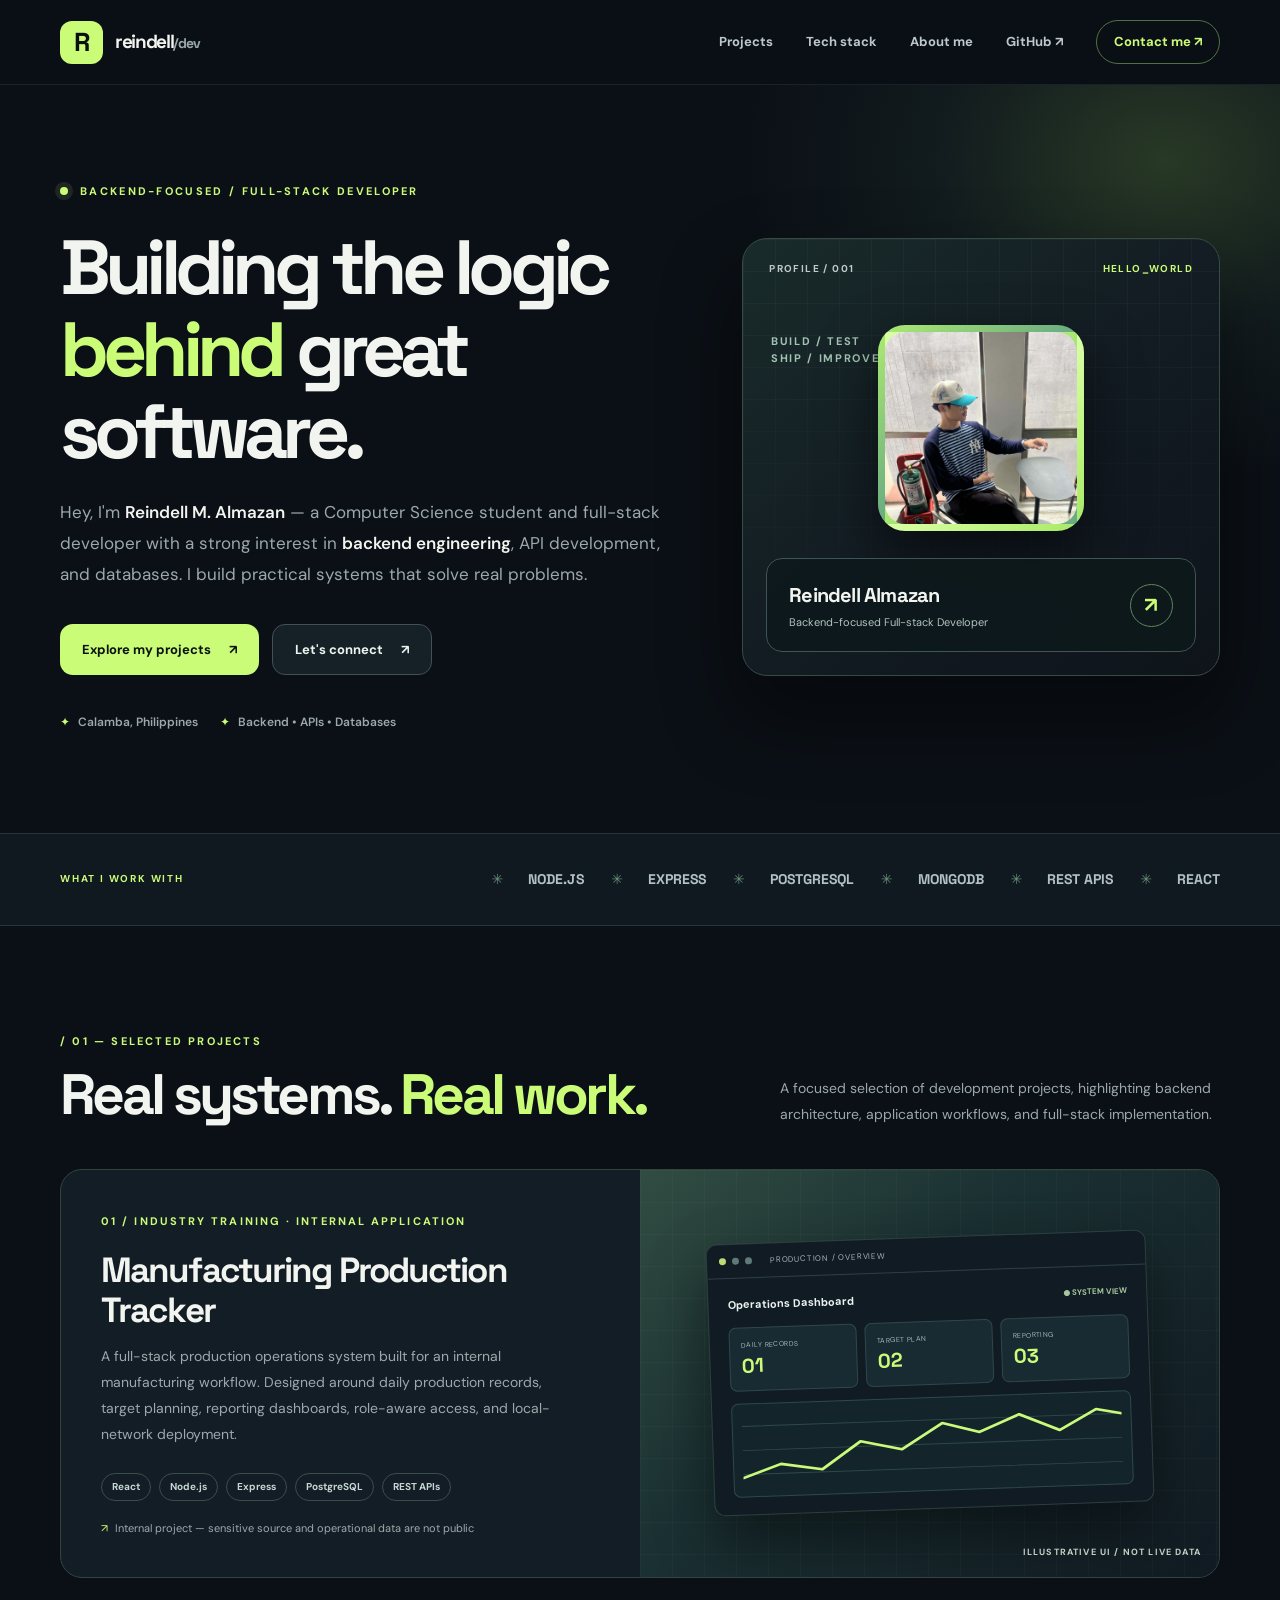
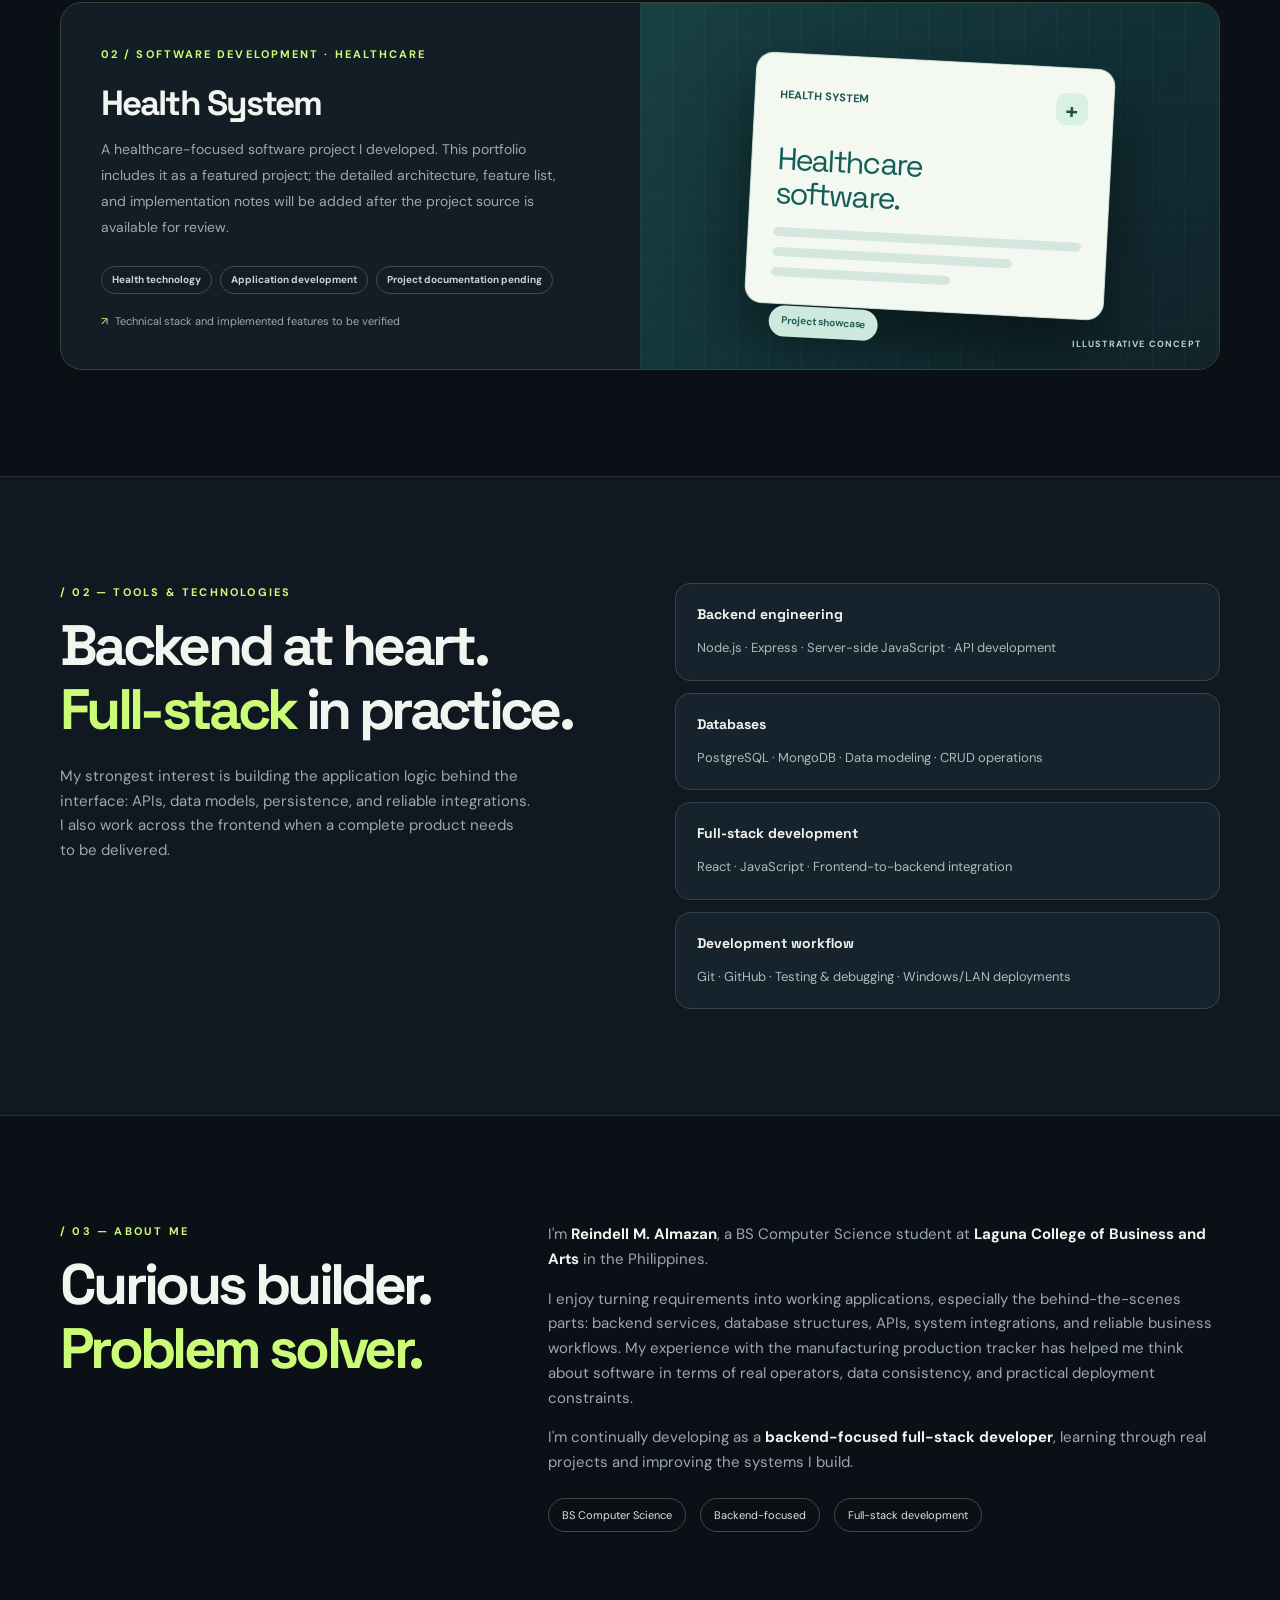
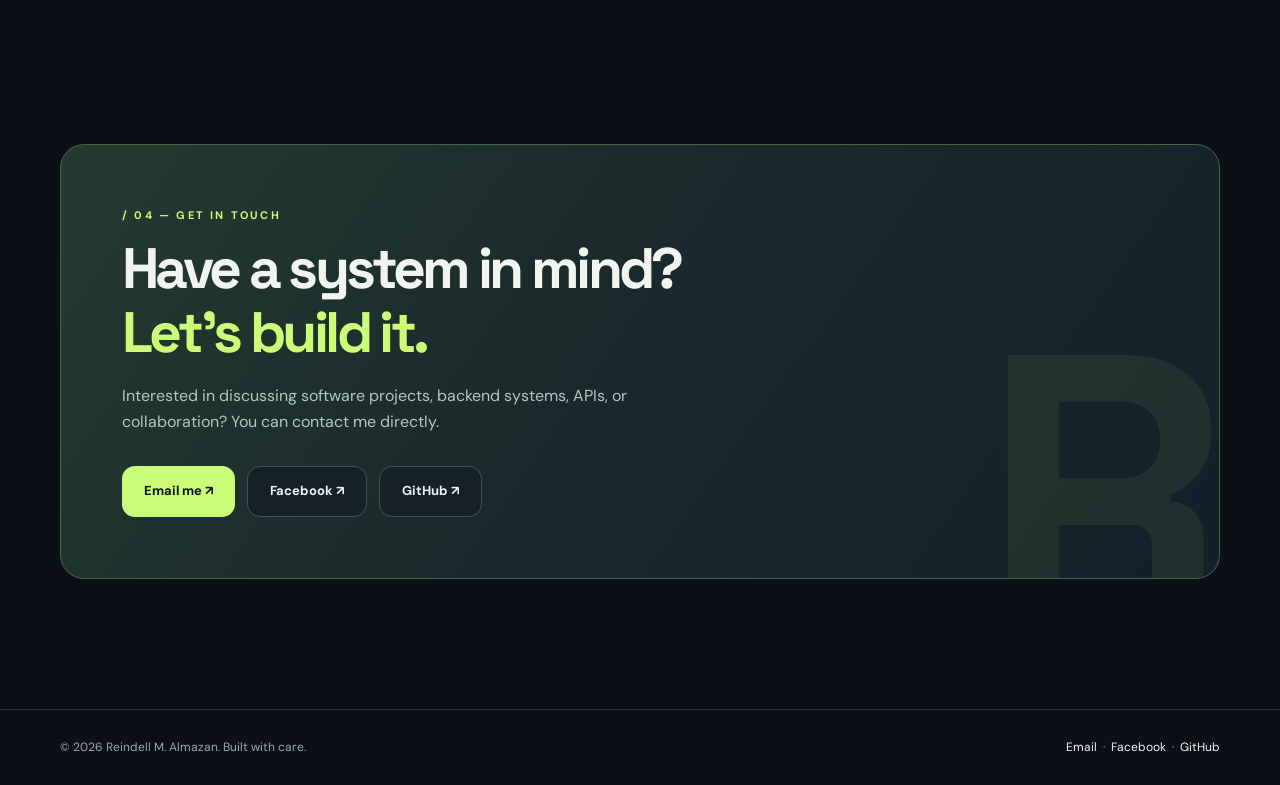
==== index.html @ d836b6d1 "Add files via upload" ====
<!DOCTYPE html>
<html lang="en">
<head>
  <meta charset="utf-8">
  <meta name="viewport" content="width=device-width, initial-scale=1">
  <meta name="theme-color" content="#0b1016">
  <meta name="description" content="Reindell M. Almazan — backend-focused full-stack developer. Explore a manufacturing production tracking system and a health system project.">
  <meta property="og:type" content="website">
  <meta property="og:title" content="Reindell Almazan — Backend-Focused Full-Stack Developer">
  <meta property="og:description" content="Backend engineering. APIs. Databases. Practical full-stack systems.">
  <meta property="og:url" content="https://reindell.github.io/">
  <meta name="color-scheme" content="dark">
  <link rel="canonical" href="https://reindell.github.io/">
  <link rel="preconnect" href="https://fonts.googleapis.com">
  <link rel="preconnect" href="https://fonts.gstatic.com" crossorigin>
  <link href="https://fonts.googleapis.com/css2?family=DM+Sans:wght@400;500;600;700&family=Space+Grotesk:wght@400;500;600;700&display=swap" rel="stylesheet">
  <title>Reindell Almazan — Backend-Focused Full-Stack Developer</title>
  <style>
    :root{--bg:#0b1016;--bg2:#0e161c;--surface:#131d25;--surface2:#18242d;--stroke:#27343c;--ink:#f2f4ef;--muted:#9ba9ac;--lime:#cbfc78;--lime2:#a8e64d;--cyan:#89d8d4;--radius:22px;--font:'DM Sans',system-ui,-apple-system,'Segoe UI',sans-serif;--display:'Space Grotesk',system-ui,sans-serif}
    *,*:before,*:after{box-sizing:border-box}
    html{scroll-behavior:smooth;scroll-padding-top:96px}
    body{margin:0;background:var(--bg);font-family:var(--font);color:var(--ink);line-height:1.65;overflow-x:hidden}
    a{color:inherit}button{font:inherit}img{max-width:100%;display:block}
    ::selection{background:var(--lime);color:var(--bg)}
    :focus-visible{outline:3px solid var(--lime);outline-offset:4px}
    .container{width:min(1160px,calc(100% - 48px));margin:0 auto}
    .skip{position:absolute;top:-70px;left:18px;background:var(--lime);color:var(--bg);padding:12px 16px;z-index:50}.skip:focus{top:14px}
    .site-header{position:sticky;top:0;z-index:30;border-bottom:1px solid rgba(141,170,173,.12);background:rgba(11,16,22,.84);backdrop-filter:blur(18px)}
    .nav{min-height:84px;display:flex;align-items:center;justify-content:space-between;gap:22px}
    .brand{display:inline-flex;align-items:center;gap:12px;text-decoration:none;white-space:nowrap}
    .brand-icon{display:grid;place-items:center;background:var(--lime);color:#08110f;border-radius:12px;width:43px;height:43px;font-family:var(--display);font-size:26px;font-weight:700;line-height:1}
    .brand-text{font-family:var(--display);font-weight:700;font-size:19px;letter-spacing:-.07em}.brand-text span{color:var(--muted);font-size:14px;letter-spacing:-.06em}
    .nav-links{display:flex;align-items:center;gap:33px}.nav-links>a{text-decoration:none;font-size:13px;font-weight:700;color:#bdc9c9;transition:color .2s}.nav-links>a:hover{color:var(--lime)}
    .nav-links .nav-contact{color:var(--lime);border:1px solid #527044;padding:10px 17px;border-radius:100px}
    .menu-toggle{display:none;width:44px;height:44px;color:var(--ink);background:var(--surface);border:1px solid var(--stroke);border-radius:12px;cursor:pointer}
    .menu-toggle svg{width:21px;height:21px;margin:auto}
    .hero{position:relative;padding:97px 0 100px;isolation:isolate;overflow:hidden}
    .hero:before{content:"";position:absolute;z-index:-1;width:850px;height:650px;right:-310px;top:-250px;background:radial-gradient(ellipse,#9ddc6333 0%,#78c49c0f 39%,transparent 70%);pointer-events:none}
    .hero-inner{display:grid;grid-template-columns:minmax(0,1.12fr) minmax(350px,.88fr);gap:74px;align-items:center}
    .eyebrow{font-size:11px;font-weight:700;letter-spacing:.21em;display:flex;align-items:center;gap:12px;color:var(--lime);text-transform:uppercase}
    .signal{width:8px;height:8px;background:var(--lime);border-radius:50%;box-shadow:0 0 0 5px rgba(203,252,120,.1)}
    .hero h1{font-family:var(--display);font-size:clamp(44px,6vw,80px);line-height:1.07;letter-spacing:-.075em;margin:26px 0 24px;font-weight:700}
    .hero h1 span{color:var(--lime)}
    .hero-desc{max-width:600px;font-size:17px;line-height:1.83;color:var(--muted);margin:0}
    .hero-desc strong{color:var(--ink);font-weight:600}
    .hero-actions{display:flex;flex-wrap:wrap;gap:13px;margin-top:34px}
    .btn{display:inline-flex;gap:18px;align-items:center;justify-content:center;min-height:51px;padding:12px 22px;border-radius:13px;text-decoration:none;font-size:13px;font-weight:700;transition:transform .2s,background .2s}
    .btn:hover{transform:translateY(-3px)}.btn-primary{background:var(--lime);color:#0b1311}.btn-primary:hover{background:#d9ff9f}.btn-secondary{border:1px solid #425058;background:#162127;color:#edf4ef}
    .hero-meta{display:flex;flex-wrap:wrap;gap:22px;margin-top:38px;font-size:12px;color:var(--muted);font-weight:600}.hero-meta span:before{content:"✦";color:var(--lime);margin-right:8px}
    .hero-panel{position:relative;min-height:438px;border:1px solid #354b44;border-radius:25px;background:linear-gradient(140deg,#192b2a 0%,#121a22 58%,#0e141a 100%);overflow:hidden;box-shadow:0 38px 80px #0007}
    .hero-panel:before{position:absolute;inset:0;content:"";background-image:linear-gradient(#d5e8dd0a 1px,transparent 1px),linear-gradient(90deg,#d5e8dd0a 1px,transparent 1px);background-size:32px 32px;mask-image:linear-gradient(to bottom,black,transparent);pointer-events:none}
    .panel-top{position:absolute;top:22px;left:26px;right:26px;display:flex;justify-content:space-between;font-size:10px;font-weight:700;letter-spacing:.14em;color:#becbca}
    .panel-top span:nth-child(2){color:var(--lime)}
    .panel-corner{position:absolute;top:94px;left:28px;font-size:11px;color:#a2c3b4;line-height:1.5;letter-spacing:.15em;font-weight:700}
    .profile-photo{position:absolute;top:86px;left:50%;transform:translateX(-50%);width:206px;height:206px;border-radius:27px;overflow:hidden;background:linear-gradient(135deg,#d8ff9f 0%,#a8ec60 44%,#569f76 100%);border:7px solid #e7fae51d;box-shadow:0 24px 55px #0008;display:grid;place-items:center}
    .photo-fallback{font-family:var(--display);font-size:111px;font-weight:700;color:#10261b}
    .profile-photo img{position:absolute;inset:0;width:100%;height:100%;object-fit:cover;opacity:0;transition:opacity .3s}.profile-photo img.loaded{opacity:1}
    .profile-info{position:absolute;bottom:23px;left:23px;right:23px;border:1px solid #3e5551;background:rgba(14,25,28,.90);border-radius:16px;padding:20px 22px;display:flex;align-items:center;justify-content:space-between;gap:16px;backdrop-filter:blur(14px)}
    .profile-info strong{display:block;font-family:var(--display);font-size:20px;letter-spacing:-.04em}.profile-info small{display:block;color:#b0c4be;margin-top:1px;font-size:11px}.profile-info .badge-icon{font-weight:700;border:1px solid #608560;border-radius:50%;display:grid;place-items:center;width:43px;height:43px;color:var(--lime);font-size:21px}
    .expertise-strip{border-block:1px solid var(--stroke);background:#101920}
    .expertise-strip-inner{display:flex;align-items:center;gap:32px;justify-content:space-between;min-height:91px}
    .strip-label{font-size:10px;color:var(--lime);font-weight:700;letter-spacing:.18em;white-space:nowrap}.strip-tags{display:flex;gap:27px;flex-wrap:wrap;justify-content:center}.strip-tags span{font-family:var(--display);font-weight:700;font-size:14px;color:#b2c2c4;white-space:nowrap}.strip-tags span:before{content:"✳";color:#678f76;margin-right:25px}
    section.section{padding:106px 0}
    .section-header{display:flex;gap:40px;justify-content:space-between;align-items:end;margin-bottom:42px}
    .section-label{color:var(--lime);font-size:11px;font-weight:700;letter-spacing:.2em;text-transform:uppercase}
    .section h2{font-family:var(--display);font-weight:700;font-size:clamp(36px,4.5vw,57px);letter-spacing:-.064em;line-height:1.12;margin:13px 0 0}
    .section h2 em{font-style:normal;color:var(--lime)}
    .section-header p{max-width:440px;color:var(--muted);font-size:14px;line-height:1.8;margin:0}
    .work-list{display:grid;gap:24px}
    .project{display:grid;grid-template-columns:1fr 1fr;background:var(--surface);border:1px solid #33443d;border-radius:var(--radius);overflow:hidden;min-height:365px;transition:transform .22s,border-color .22s}
    .project:hover{transform:translateY(-4px);border-color:#86ad60}
    .project-copy{padding:42px 40px 39px;display:flex;flex-direction:column;align-items:start}
    .project-index{color:var(--lime);font-size:11px;letter-spacing:.19em;font-weight:700}.project h3{font-family:var(--display);font-size:clamp(27px,3vw,35px);letter-spacing:-.054em;line-height:1.15;margin:20px 0 14px}.project p{font-size:14px;color:var(--muted);line-height:1.85;margin:0;max-width:470px}
    .chips{display:flex;flex-wrap:wrap;gap:8px;margin-top:auto;padding-top:25px}.chip{border:1px solid #3a4d4d;border-radius:100px;padding:5px 10px;font-size:10px;font-weight:700;color:#c6d7d3}
    .project-note{margin-top:18px;font-size:11px;color:#9aacac}.project-note:before{content:"↗";color:var(--lime);margin-right:7px}
    .project-visual{position:relative;min-height:365px;overflow:hidden;display:grid;place-items:center}
    .production-visual{background:linear-gradient(135deg,#314d42,#1b3133 38%,#111a22)}
    .production-visual:before,.health-visual:before{position:absolute;content:"";inset:0;background-image:linear-gradient(#eaffeb10 1px,transparent 1px),linear-gradient(90deg,#eaffeb10 1px,transparent 1px);background-size:32px 32px;opacity:.45}
    .mock-window{width:min(87%,440px);min-height:252px;z-index:1;background:#101b24;border:1px solid #66847455;border-radius:11px;box-shadow:0 26px 60px #0007;overflow:hidden;transform:rotate(-2deg)}
    .mock-bar{height:34px;border-bottom:1px solid #2c4144;display:flex;gap:6px;align-items:center;padding:0 12px}.mock-bar i{width:7px;height:7px;border-radius:50%;background:#5f7a76}.mock-bar i:first-child{background:#bddc76}.mock-bar small{margin-left:12px;font-size:8px;letter-spacing:.1em;color:#a2b5b3}
    .mock-body{padding:17px 19px}.mock-title{display:flex;justify-content:space-between;gap:8px;align-items:center;color:#ecf2ee;font-size:11px;font-weight:700}.mock-title span{font-size:8px;color:#a6c89c}
    .mock-stats{display:grid;grid-template-columns:repeat(3,1fr);gap:8px;margin-top:14px}.mock-stat{border:1px solid #30474a;background:#182b33;border-radius:7px;padding:11px}.mock-stat small{display:block;color:#9cb5b6;font-size:7px;letter-spacing:.06em}.mock-stat strong{font-family:var(--display);font-size:20px;color:var(--lime);display:block;line-height:1.4}
    .mock-chart{border:1px solid #2d4947;border-radius:7px;margin-top:12px;height:94px;padding:9px;background:#13252b}.mock-chart svg{width:100%;height:100%}
    .visual-caption{position:absolute;bottom:17px;right:18px;font-size:9px;letter-spacing:.13em;color:#c2d2c7;z-index:2;font-weight:700}
    .health-visual{background:linear-gradient(130deg,#183f42 5%,#113036 60%,#122329)}
    .health-window{position:relative;z-index:1;width:min(82%,360px);height:252px;border:1px solid #719b9570;border-radius:18px;background:#f3f8f1;transform:rotate(3deg);box-shadow:0 30px 70px #0008;padding:25px;display:flex;flex-direction:column;gap:18px}
    .health-top{display:flex;align-items:center;justify-content:space-between;color:#1e5451;font-size:11px;font-weight:700}.health-plus{width:32px;height:32px;border-radius:10px;background:#d9f0e4;display:grid;place-items:center;font-size:22px}
    .health-cross{font-family:var(--display);color:#135f58;font-size:31px;letter-spacing:-.06em;line-height:1.1;margin-top:13px}.health-lines i{display:block;background:#d5e5df;height:9px;border-radius:20px;width:100%;margin-bottom:11px}.health-lines i:nth-child(2){width:78%}.health-lines i:nth-child(3){width:58%}
    .health-pill{margin-top:auto;display:inline-block;width:max-content;border-radius:100px;background:#cde8dc;color:#225f58;font-size:10px;font-weight:700;padding:7px 12px}
    .stack-section{background:#101921;border-block:1px solid var(--stroke)}
    .stack-grid{display:grid;grid-template-columns:1fr 1fr;gap:70px}.stack-text p{margin:22px 0 0;color:var(--muted);font-size:15px;max-width:470px}
    .skill-groups{display:grid;gap:12px}.skill-group{border:1px solid #33454a;border-radius:15px;padding:19px 21px;background:#17232c}.skill-group strong{display:block;font-family:var(--display);font-size:14px;margin-bottom:8px}.skill-group span{color:#a8bdbb;font-size:13px}
    .about-grid{display:grid;grid-template-columns:.75fr 1.25fr;gap:85px}.about-text{color:var(--muted);font-size:15px}.about-text p:first-child{margin-top:0}.about-text strong{color:var(--ink)}
    .about-facts{display:flex;flex-wrap:wrap;gap:14px;margin-top:23px}.fact{border:1px solid #3a4b4b;border-radius:100px;color:#d7e5df;font-size:11px;padding:7px 13px}
    .contact-section{padding-bottom:130px!important}.contact-block{position:relative;background:linear-gradient(125deg,#253b31 0%,#1a292b 46%,#141f29 100%);border:1px solid #496349;border-radius:24px;padding:61px;overflow:hidden}.contact-block:after{content:"R";position:absolute;right:30px;bottom:-110px;font:700 390px/1 var(--display);letter-spacing:-.1em;color:#b0e76a12;pointer-events:none}
    .contact-block h2{margin:13px 0 18px;max-width:700px}.contact-block p{color:#b3c8c1;margin:0 0 30px;max-width:600px}.contact-actions{display:flex;flex-wrap:wrap;gap:12px;position:relative;z-index:2}
    .footer{padding:28px 0;border-top:1px solid var(--stroke)}.footer-inner{display:flex;gap:20px;justify-content:space-between;align-items:center;flex-wrap:wrap}.footer p{color:var(--muted);font-size:12px;margin:0}.footer a{color:var(--ink);text-decoration:none}.footer a:hover{color:var(--lime)}
    @media(max-width:900px){.hero-inner{gap:35px;grid-template-columns:1fr 0.87fr}.hero h1{font-size:clamp(40px,6vw,60px)}.hero-panel{min-height:395px}.stack-grid{gap:35px}.about-grid{gap:30px}.project-copy{padding:32px}.expertise-strip-inner{flex-direction:column;align-items:start;gap:10px;padding:22px 0}.strip-tags{justify-content:start;gap:15px}.strip-tags span:before{margin-right:12px}}
    @media(max-width:700px){.container{width:min(100% - 34px,1160px)}.nav{min-height:70px}.menu-toggle{display:grid;place-items:center}.nav-links{display:none;position:absolute;top:69px;left:0;right:0;background:#101a22;padding:21px 24px 24px;border-bottom:1px solid var(--stroke);flex-direction:column;align-items:stretch;gap:17px;box-shadow:0 15px 35px #0006}.nav-links.open{display:flex}.nav-links>a{font-size:15px}.nav-links .nav-contact{width:max-content}.hero{padding:64px 0 65px}.hero-inner{grid-template-columns:1fr;gap:43px}.hero-panel{min-height:395px;width:min(100%,470px);margin:0 auto}.hero h1{font-size:clamp(42px,11vw,62px)}.hero-desc{font-size:15px}.hero-meta{gap:14px}.expertise-strip-inner{min-height:auto}.strip-tags span{font-size:12px}.strip-tags span:before{margin-right:7px}.section-header{display:block}.section-header p{margin-top:17px}.section.section{padding:72px 0}.project{grid-template-columns:1fr}.project-visual{min-height:300px;order:-1}.project-copy{padding:28px}.stack-grid,.about-grid{grid-template-columns:1fr;gap:29px}.contact-block{padding:37px 25px}.contact-section{padding-bottom:70px!important}.contact-block:after{font-size:260px;bottom:-60px}.footer-inner{align-items:flex-start;flex-direction:column;gap:9px}}
    @media(max-width:400px){.brand-text{font-size:17px}.hero-actions .btn{width:100%}.profile-photo{width:190px;height:190px}.hero-panel{min-height:375px}.mock-window{width:90%}.mock-stat{padding:8px}.mock-stat strong{font-size:17px}.contact-actions .btn{width:100%}}
    @media(prefers-reduced-motion:reduce){html{scroll-behavior:auto}*,*:before,*:after{transition:none!important;animation:none!important}}
  </style>
</head>
<body>
  <a class="skip" href="#main">Skip to content</a>
  <header class="site-header" id="top">
    <div class="container nav">
      <a class="brand" href="#top" aria-label="Reindell portfolio home"><span class="brand-icon" aria-hidden="true">R</span><span class="brand-text">reindell<span>/dev</span></span></a>
      <button class="menu-toggle" type="button" aria-expanded="false" aria-controls="nav-links" aria-label="Open navigation menu"><svg viewBox="0 0 24 24" fill="none" stroke="currentColor" stroke-width="2" stroke-linecap="round" aria-hidden="true"><path d="M4 7h16M4 12h16M4 17h16"/></svg></button>
      <nav class="nav-links" id="nav-links" aria-label="Main navigation"><a href="#projects">Projects</a><a href="#tech">Tech stack</a><a href="#about">About me</a><a href="https://github.com/reindell" target="_blank" rel="noopener noreferrer">GitHub ↗</a><a class="nav-contact" href="#contact">Contact me ↗</a></nav>
    </div>
  </header>
  <main id="main">
    <section class="hero" aria-labelledby="hero-heading"><div class="container hero-inner">
      <div>
        <div class="eyebrow"><span class="signal" aria-hidden="true"></span>Backend-focused / Full-stack developer</div>
        <h1 id="hero-heading">Building the logic <span>behind</span> great software.</h1>
        <p class="hero-desc">Hey, I'm <strong>Reindell M. Almazan</strong> — a Computer Science student and full-stack developer with a strong interest in <strong>backend engineering</strong>, API development, and databases. I build practical systems that solve real problems.</p>
        <div class="hero-actions"><a class="btn btn-primary" href="#projects">Explore my projects <span aria-hidden="true">↗</span></a><a class="btn btn-secondary" href="mailto:reindellalmazan29@gmail.com">Let's connect <span aria-hidden="true">↗</span></a></div>
        <div class="hero-meta"><span>Calamba, Philippines</span><span>Backend • APIs • Databases</span></div>
      </div>
      <div class="hero-panel" aria-label="Personal profile visual">
        <div class="panel-top"><span>PROFILE / 001</span><span>HELLO_WORLD</span></div><div class="panel-corner">BUILD / TEST<br>SHIP / IMPROVE</div>
        <div class="profile-photo"><span class="photo-fallback" aria-hidden="true">R</span><img id="profile-photo" src="profile-photo.jpg" alt="Portrait of Reindell M. Almazan" width="206" height="206"></div>
        <div class="profile-info"><div><strong>Reindell Almazan</strong><small>Backend-focused Full-stack Developer</small></div><span class="badge-icon" aria-hidden="true">↗</span></div>
      </div>
    </div></section>
    <div class="expertise-strip"><div class="container expertise-strip-inner"><div class="strip-label">WHAT I WORK WITH</div><div class="strip-tags"><span>NODE.JS</span><span>EXPRESS</span><span>POSTGRESQL</span><span>MONGODB</span><span>REST APIS</span><span>REACT</span></div></div></div>
    <section id="projects" class="section" aria-labelledby="projects-heading"><div class="container">
      <div class="section-header"><div><div class="section-label">/ 01 — Selected projects</div><h2 id="projects-heading">Real systems. <em>Real work.</em></h2></div><p>A focused selection of development projects, highlighting backend architecture, application workflows, and full-stack implementation.</p></div>
      <div class="work-list">
        <article class="project" aria-labelledby="production-title">
          <div class="project-copy"><div class="project-index">01 / INDUSTRY TRAINING · INTERNAL APPLICATION</div><h3 id="production-title">Manufacturing Production Tracker</h3><p>A full-stack production operations system built for an internal manufacturing workflow. Designed around daily production records, target planning, reporting dashboards, role-aware access, and local-network deployment.</p><div class="chips"><span class="chip">React</span><span class="chip">Node.js</span><span class="chip">Express</span><span class="chip">PostgreSQL</span><span class="chip">REST APIs</span></div><div class="project-note">Internal project — sensitive source and operational data are not public</div></div>
          <div class="project-visual production-visual" aria-label="Illustrative dashboard visual, not live operational data">
            <div class="mock-window"><div class="mock-bar"><i></i><i></i><i></i><small>PRODUCTION / OVERVIEW</small></div><div class="mock-body"><div class="mock-title">Operations Dashboard <span>● SYSTEM VIEW</span></div><div class="mock-stats"><div class="mock-stat"><small>DAILY RECORDS</small><strong>01</strong></div><div class="mock-stat"><small>TARGET PLAN</small><strong>02</strong></div><div class="mock-stat"><small>REPORTING</small><strong>03</strong></div></div><div class="mock-chart"><svg viewBox="0 0 360 86" preserveAspectRatio="none" aria-hidden="true"><path d="M0 15H360M0 43H360M0 71H360" stroke="#2d4a4b" stroke-width="1"/><path d="M0 75 L36 60 L75 68 L112 37 L151 48 L190 19 L225 31 L263 12 L301 32 L336 9 L360 15" fill="none" stroke="#c9fa7a" stroke-width="3" stroke-linecap="round" stroke-linejoin="round"/></svg></div></div></div><span class="visual-caption">ILLUSTRATIVE UI / NOT LIVE DATA</span>
          </div>
        </article>
        <article class="project" aria-labelledby="health-title">
          <div class="project-copy"><div class="project-index">02 / SOFTWARE DEVELOPMENT · HEALTHCARE</div><h3 id="health-title">Health System</h3><p>A healthcare-focused software project I developed. This portfolio includes it as a featured project; the detailed architecture, feature list, and implementation notes will be added after the project source is available for review.</p><div class="chips"><span class="chip">Health technology</span><span class="chip">Application development</span><span class="chip">Project documentation pending</span></div><div class="project-note">Technical stack and implemented features to be verified</div></div>
          <div class="project-visual health-visual" aria-label="Illustrative health software visual, not an actual system screenshot"><div class="health-window"><div class="health-top"><span>HEALTH SYSTEM</span><span class="health-plus" aria-hidden="true">+</span></div><div class="health-cross">Healthcare<br>software.</div><div class="health-lines" aria-hidden="true"><i></i><i></i><i></i></div><div class="health-pill">Project showcase</div></div><span class="visual-caption">ILLUSTRATIVE CONCEPT</span></div>
        </article>
      </div>
    </div></section>
    <section class="section stack-section" id="tech" aria-labelledby="tech-heading"><div class="container stack-grid"><div class="stack-text"><div class="section-label">/ 02 — Tools & technologies</div><h2 id="tech-heading">Backend at heart.<br><em>Full-stack</em> in practice.</h2><p>My strongest interest is building the application logic behind the interface: APIs, data models, persistence, and reliable integrations. I also work across the frontend when a complete product needs to be delivered.</p></div><div class="skill-groups"><div class="skill-group"><strong>Backend engineering</strong><span>Node.js · Express · Server-side JavaScript · API development</span></div><div class="skill-group"><strong>Databases</strong><span>PostgreSQL · MongoDB · Data modeling · CRUD operations</span></div><div class="skill-group"><strong>Full-stack development</strong><span>React · JavaScript · Frontend-to-backend integration</span></div><div class="skill-group"><strong>Development workflow</strong><span>Git · GitHub · Testing & debugging · Windows/LAN deployments</span></div></div></div></section>
    <section class="section" id="about" aria-labelledby="about-heading"><div class="container about-grid"><div><div class="section-label">/ 03 — About me</div><h2 id="about-heading">Curious builder.<br><em>Problem solver.</em></h2></div><div class="about-text"><p>I'm <strong>Reindell M. Almazan</strong>, a BS Computer Science student at <strong>Laguna College of Business and Arts</strong> in the Philippines.</p><p>I enjoy turning requirements into working applications, especially the behind-the-scenes parts: backend services, database structures, APIs, system integrations, and reliable business workflows. My experience with the manufacturing production tracker has helped me think about software in terms of real operators, data consistency, and practical deployment constraints.</p><p>I'm continually developing as a <strong>backend-focused full-stack developer</strong>, learning through real projects and improving the systems I build.</p><div class="about-facts"><span class="fact">BS Computer Science</span><span class="fact">Backend-focused</span><span class="fact">Full-stack development</span></div></div></div></section>
    <section class="section contact-section" id="contact" aria-labelledby="contact-heading"><div class="container"><div class="contact-block"><div class="section-label">/ 04 — Get in touch</div><h2 id="contact-heading">Have a system in mind?<br><em>Let's build it.</em></h2><p>Interested in discussing software projects, backend systems, APIs, or collaboration? You can contact me directly.</p><div class="contact-actions"><a class="btn btn-primary" href="mailto:reindellalmazan29@gmail.com">Email me ↗</a><a class="btn btn-secondary" href="https://www.facebook.com/0900209002.r" target="_blank" rel="noopener noreferrer">Facebook ↗</a><a class="btn btn-secondary" href="https://github.com/reindell" target="_blank" rel="noopener noreferrer">GitHub ↗</a></div></div></div></section>
  </main>
  <footer class="footer"><div class="container footer-inner"><p>© <span id="year">2026</span> Reindell M. Almazan. Built with care.</p><p><a href="mailto:reindellalmazan29@gmail.com">Email</a> &nbsp;·&nbsp; <a href="https://www.facebook.com/0900209002.r" target="_blank" rel="noopener noreferrer">Facebook</a> &nbsp;·&nbsp; <a href="https://github.com/reindell" target="_blank" rel="noopener noreferrer">GitHub</a></p></div></footer>
  <script>
    const menuButton = document.querySelector('.menu-toggle');
    const navigation = document.getElementById('nav-links');
    function closeMenu(){navigation.classList.remove('open');menuButton.setAttribute('aria-expanded','false');menuButton.setAttribute('aria-label','Open navigation menu');}
    menuButton.addEventListener('click',()=>{const opened=navigation.classList.toggle('open');menuButton.setAttribute('aria-expanded',String(opened));menuButton.setAttribute('aria-label',opened?'Close navigation menu':'Open navigation menu');});
    navigation.querySelectorAll('a').forEach(link=>link.addEventListener('click',closeMenu));
    document.addEventListener('keydown',e=>{if(e.key==='Escape')closeMenu();});
    const portrait=document.getElementById('profile-photo');
    if(portrait.complete && portrait.naturalWidth>0)portrait.classList.add('loaded');
    portrait.addEventListener('load',()=>portrait.classList.add('loaded'));
    document.getElementById('year').textContent=String(new Date().getFullYear());
  </script>
</body>
</html>
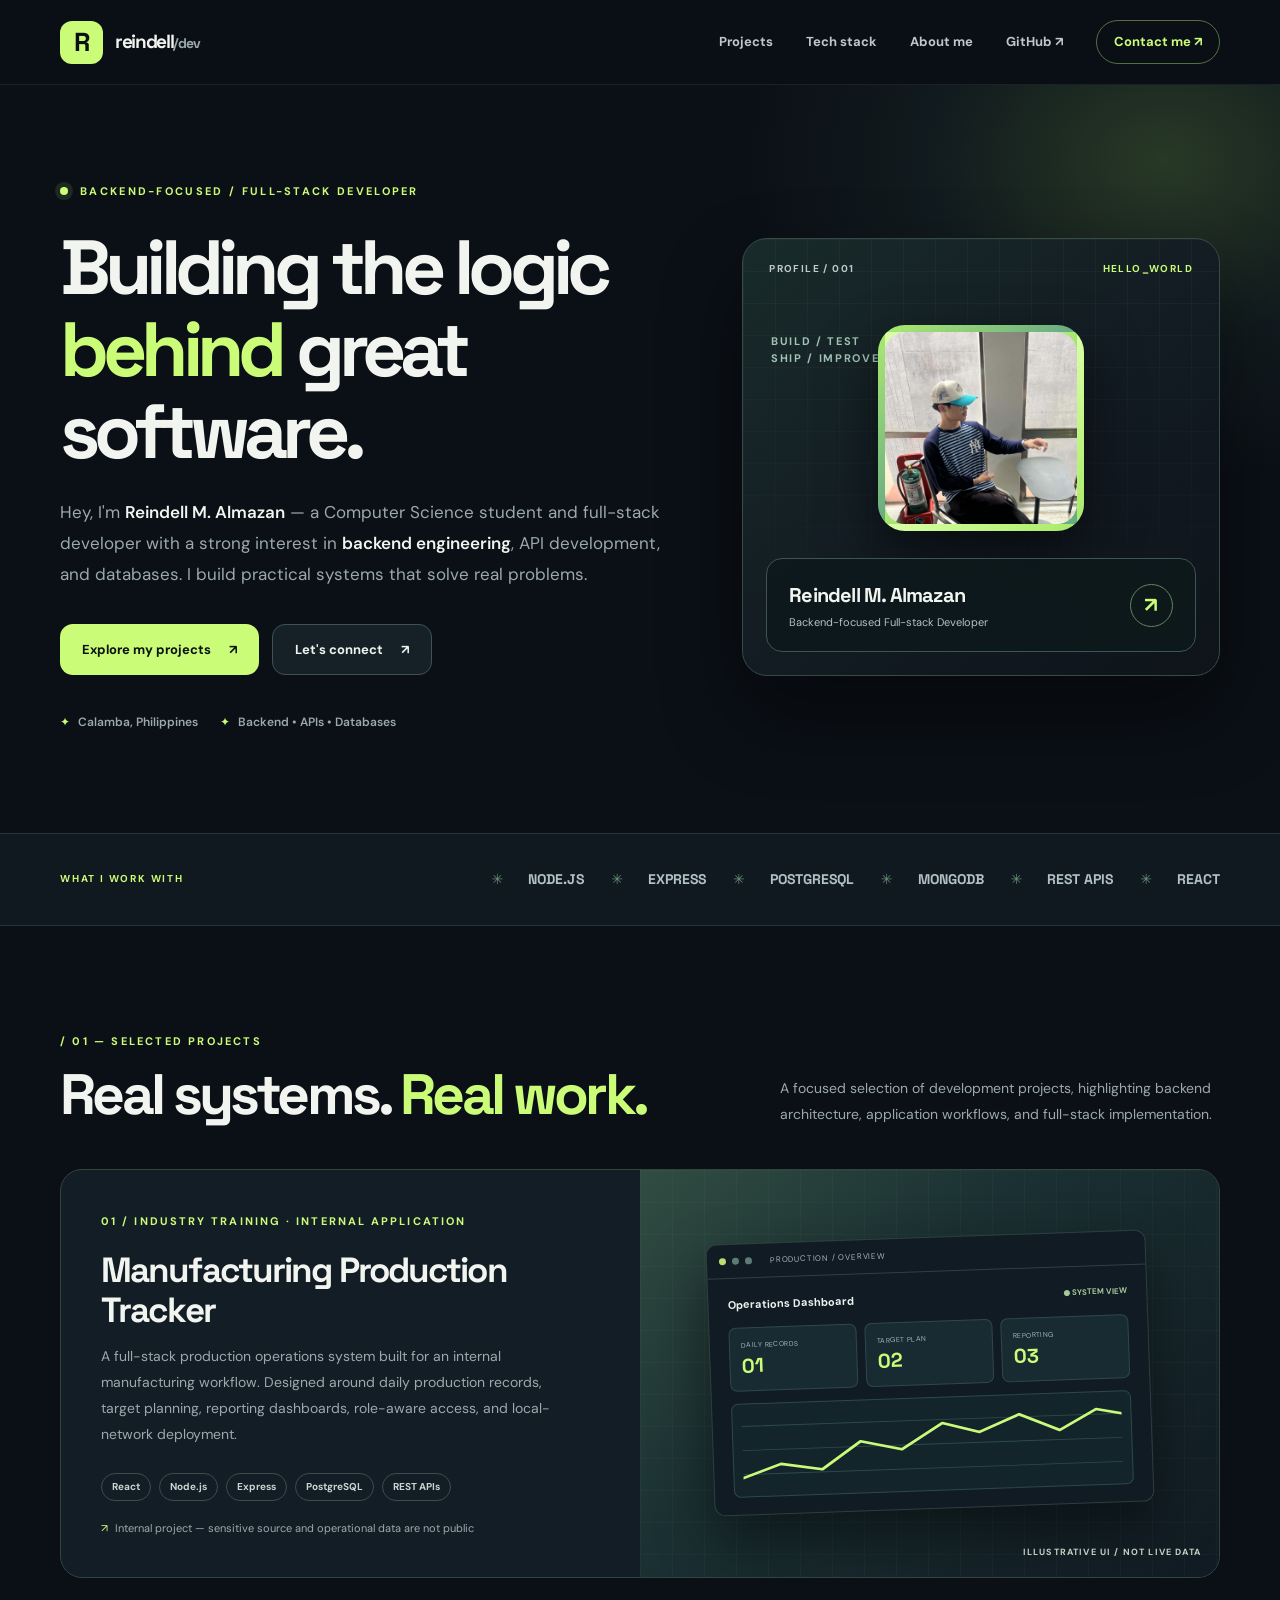
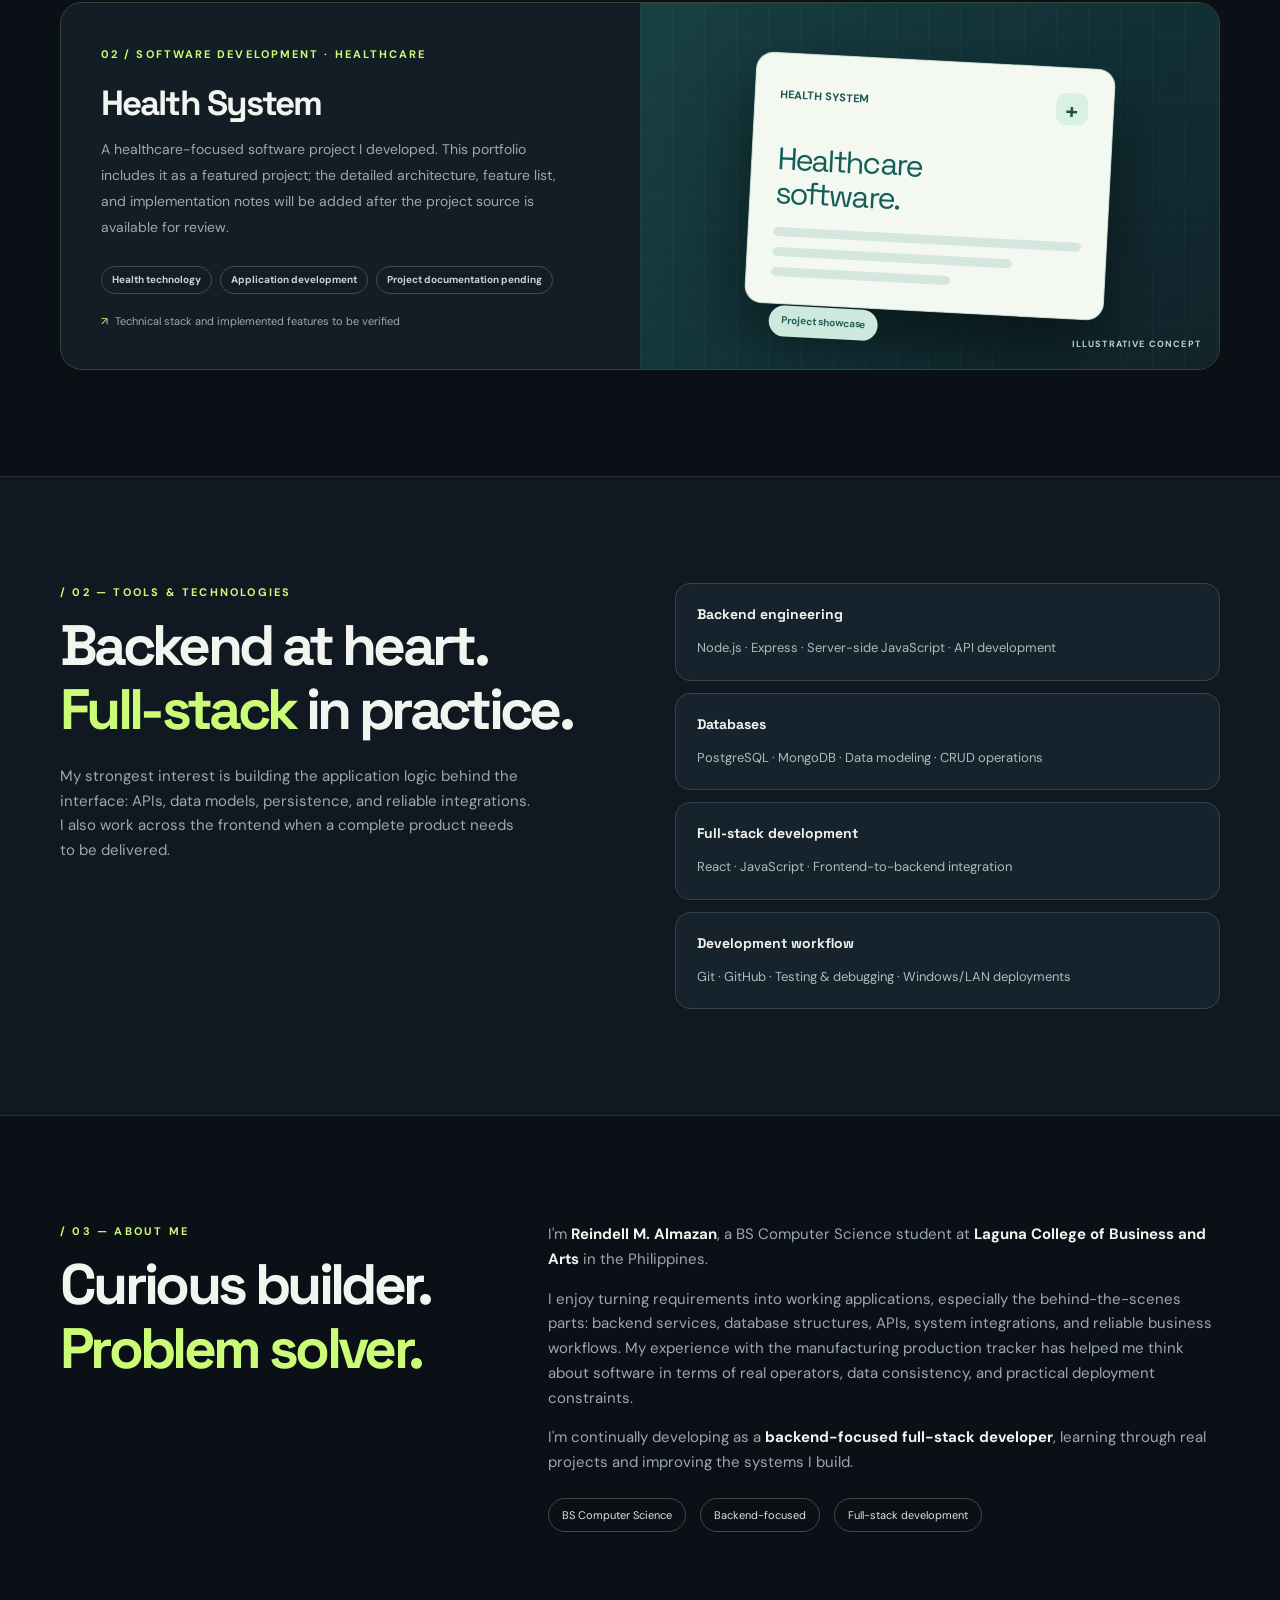
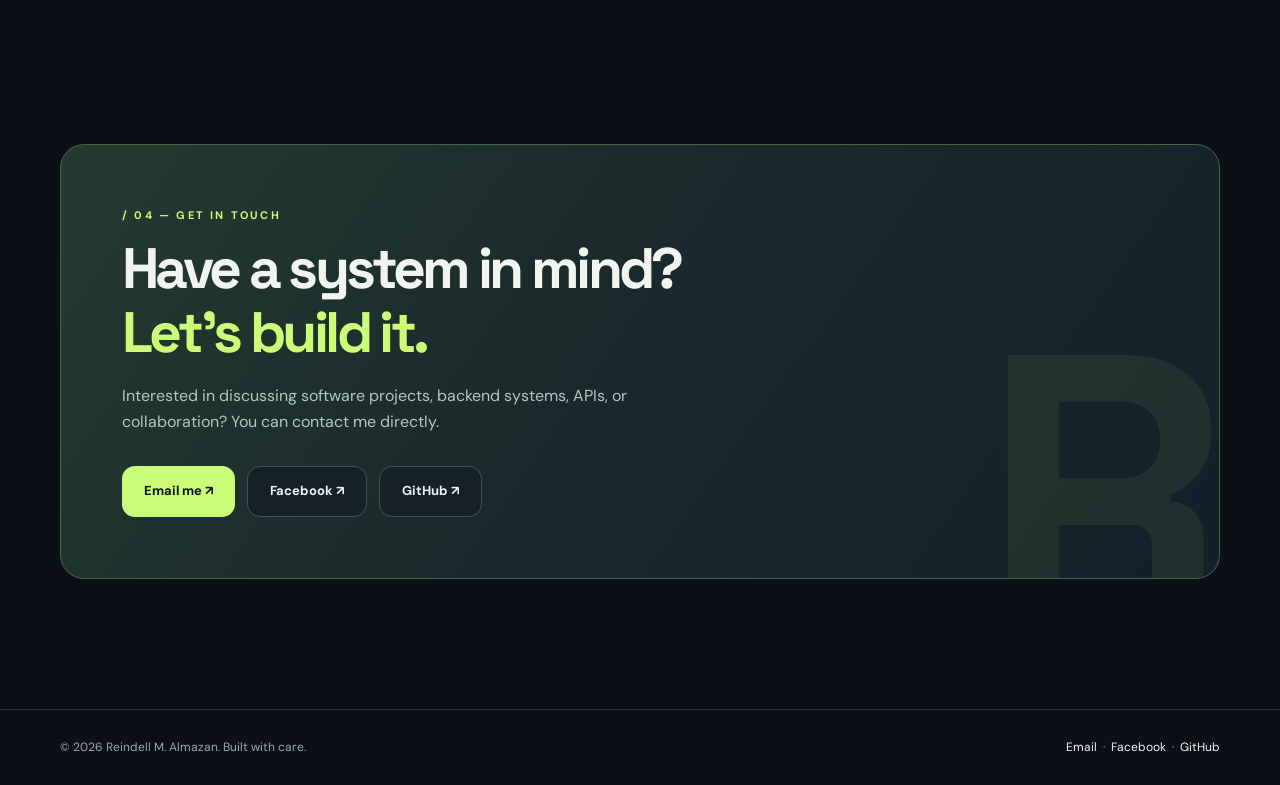
==== commit 59f366de: "Add files via upload" ====
--- a/index.html
+++ b/index.html
@@ -6,7 +6,7 @@
   <meta name="theme-color" content="#0b1016">
   <meta name="description" content="Reindell M. Almazan — backend-focused full-stack developer. Explore a manufacturing production tracking system and a health system project.">
   <meta property="og:type" content="website">
-  <meta property="og:title" content="Reindell Almazan — Backend-Focused Full-Stack Developer">
+  <meta property="og:title" content="Reindell M. Almazan — Backend-Focused Full-Stack Developer">
   <meta property="og:description" content="Backend engineering. APIs. Databases. Practical full-stack systems.">
   <meta property="og:url" content="https://reindell.github.io/">
   <meta name="color-scheme" content="dark">
@@ -14,7 +14,7 @@
   <link rel="preconnect" href="https://fonts.googleapis.com">
   <link rel="preconnect" href="https://fonts.gstatic.com" crossorigin>
   <link href="https://fonts.googleapis.com/css2?family=DM+Sans:wght@400;500;600;700&family=Space+Grotesk:wght@400;500;600;700&display=swap" rel="stylesheet">
-  <title>Reindell Almazan — Backend-Focused Full-Stack Developer</title>
+  <title>Reindell M. Almazan — Backend-Focused Full-Stack Developer</title>
   <style>
     :root{--bg:#0b1016;--bg2:#0e161c;--surface:#131d25;--surface2:#18242d;--stroke:#27343c;--ink:#f2f4ef;--muted:#9ba9ac;--lime:#cbfc78;--lime2:#a8e64d;--cyan:#89d8d4;--radius:22px;--font:'DM Sans',system-ui,-apple-system,'Segoe UI',sans-serif;--display:'Space Grotesk',system-ui,sans-serif}
     *,*:before,*:after{box-sizing:border-box}
@@ -122,7 +122,7 @@
       <div class="hero-panel" aria-label="Personal profile visual">
         <div class="panel-top"><span>PROFILE / 001</span><span>HELLO_WORLD</span></div><div class="panel-corner">BUILD / TEST<br>SHIP / IMPROVE</div>
         <div class="profile-photo"><span class="photo-fallback" aria-hidden="true">R</span><img id="profile-photo" src="profile-photo.jpg" alt="Portrait of Reindell M. Almazan" width="206" height="206"></div>
-        <div class="profile-info"><div><strong>Reindell Almazan</strong><small>Backend-focused Full-stack Developer</small></div><span class="badge-icon" aria-hidden="true">↗</span></div>
+        <div class="profile-info"><div><strong>Reindell M. Almazan</strong><small>Backend-focused Full-stack Developer</small></div><span class="badge-icon" aria-hidden="true">↗</span></div>
       </div>
     </div></section>
     <div class="expertise-strip"><div class="container expertise-strip-inner"><div class="strip-label">WHAT I WORK WITH</div><div class="strip-tags"><span>NODE.JS</span><span>EXPRESS</span><span>POSTGRESQL</span><span>MONGODB</span><span>REST APIS</span><span>REACT</span></div></div></div>
@@ -159,4 +159,4 @@
     document.getElementById('year').textContent=String(new Date().getFullYear());
   </script>
 </body>
-</html>
+</html>
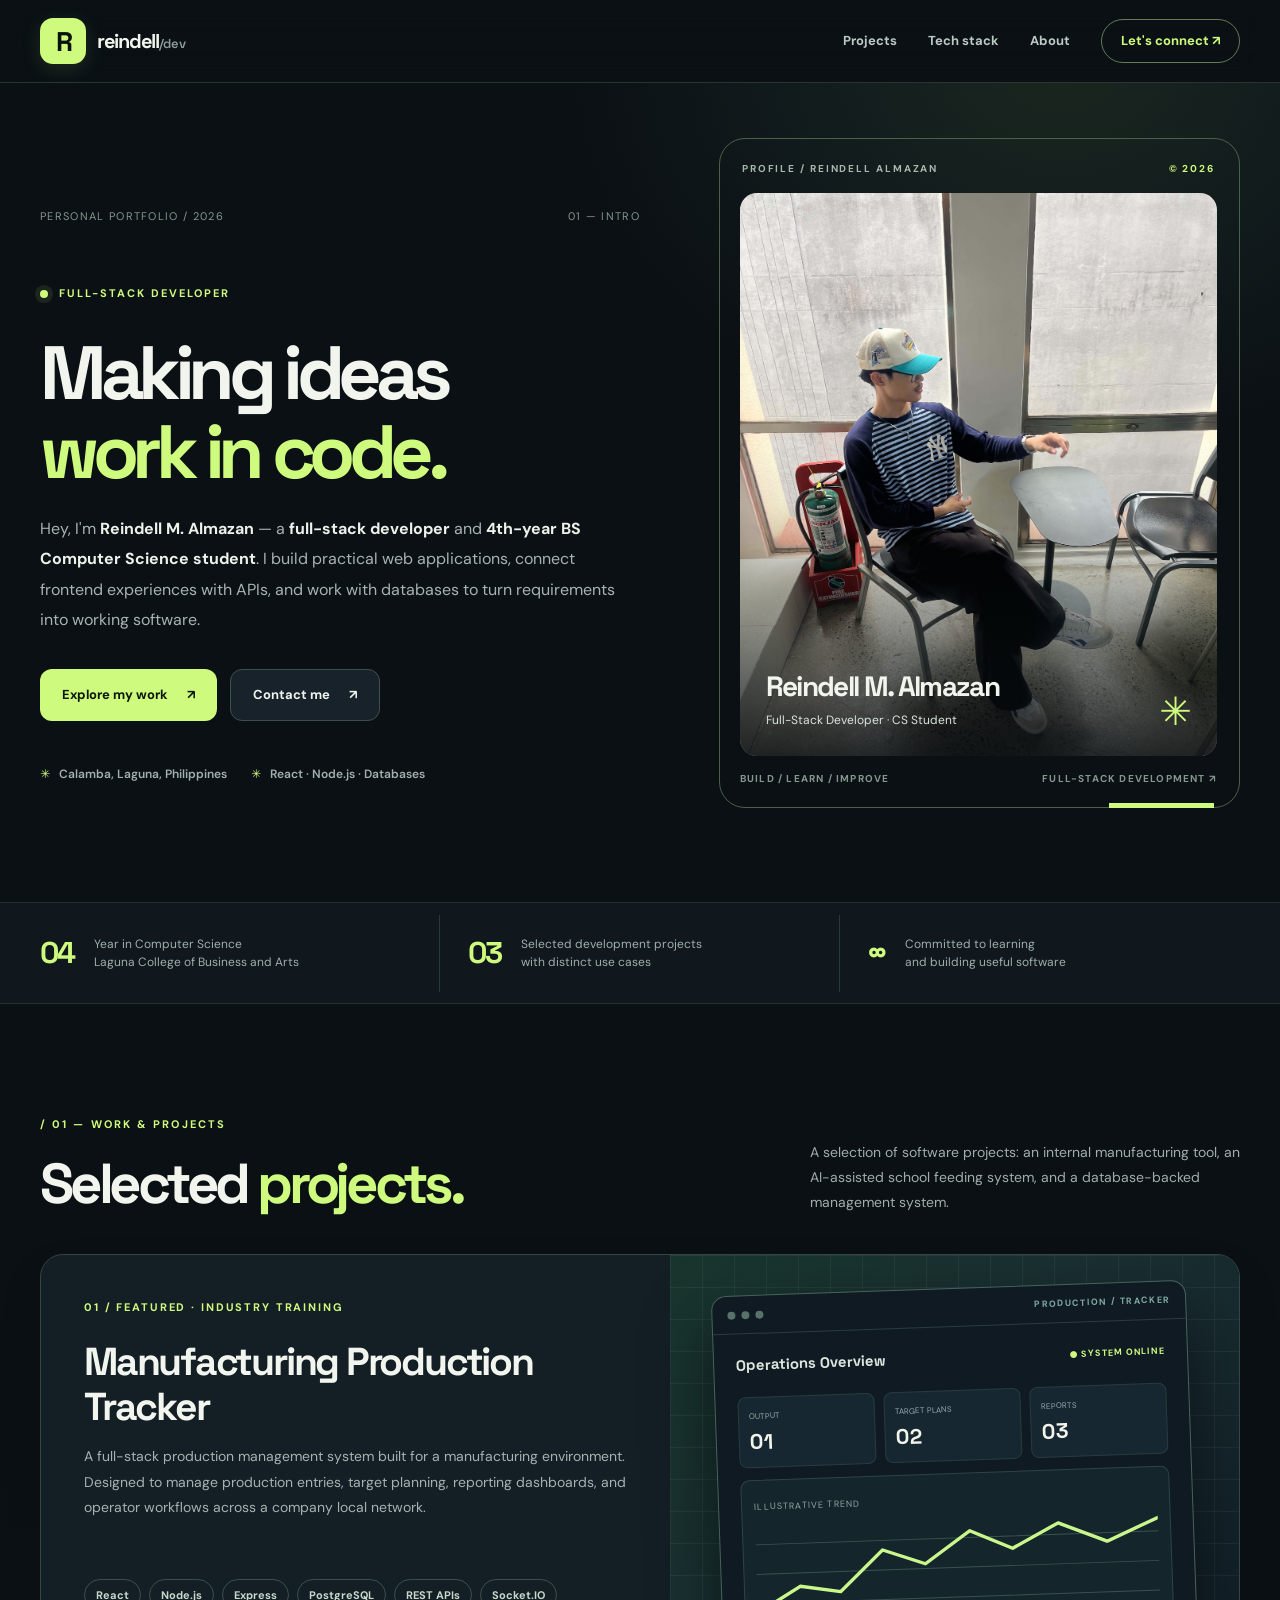
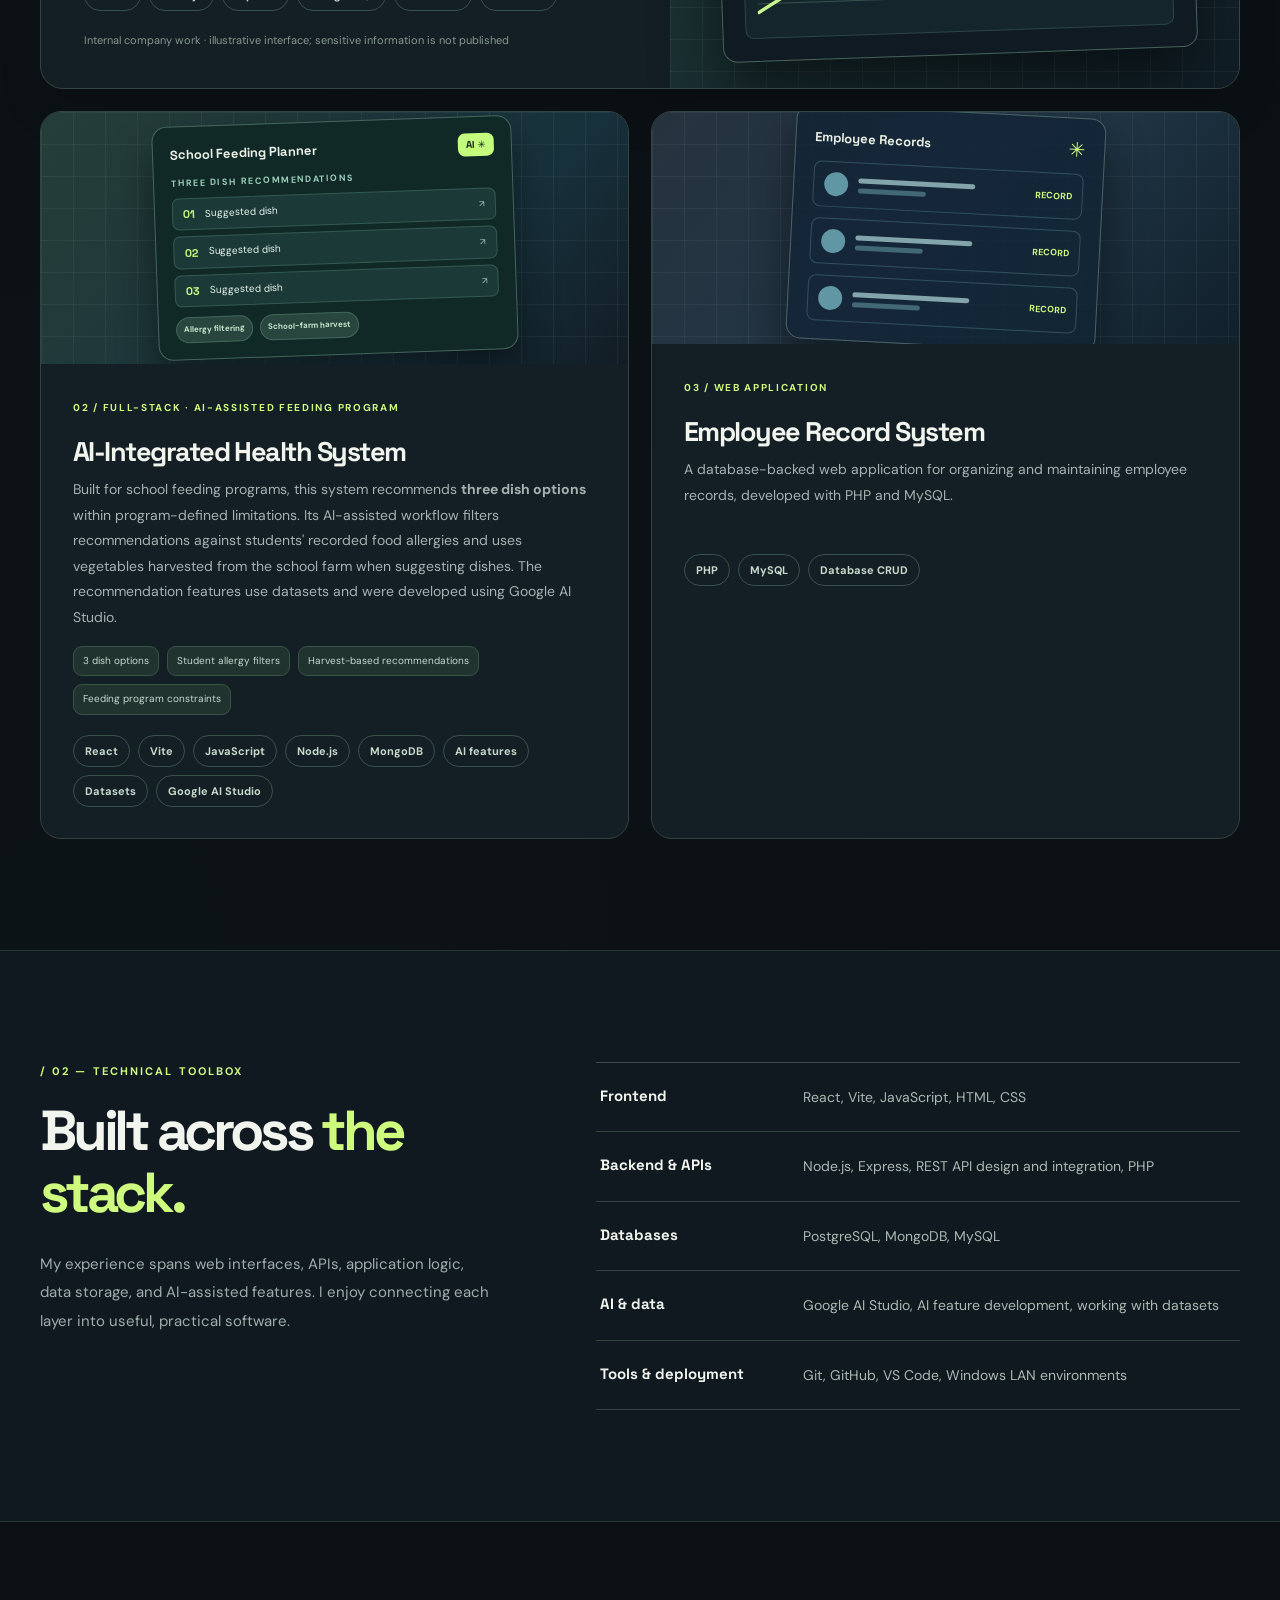
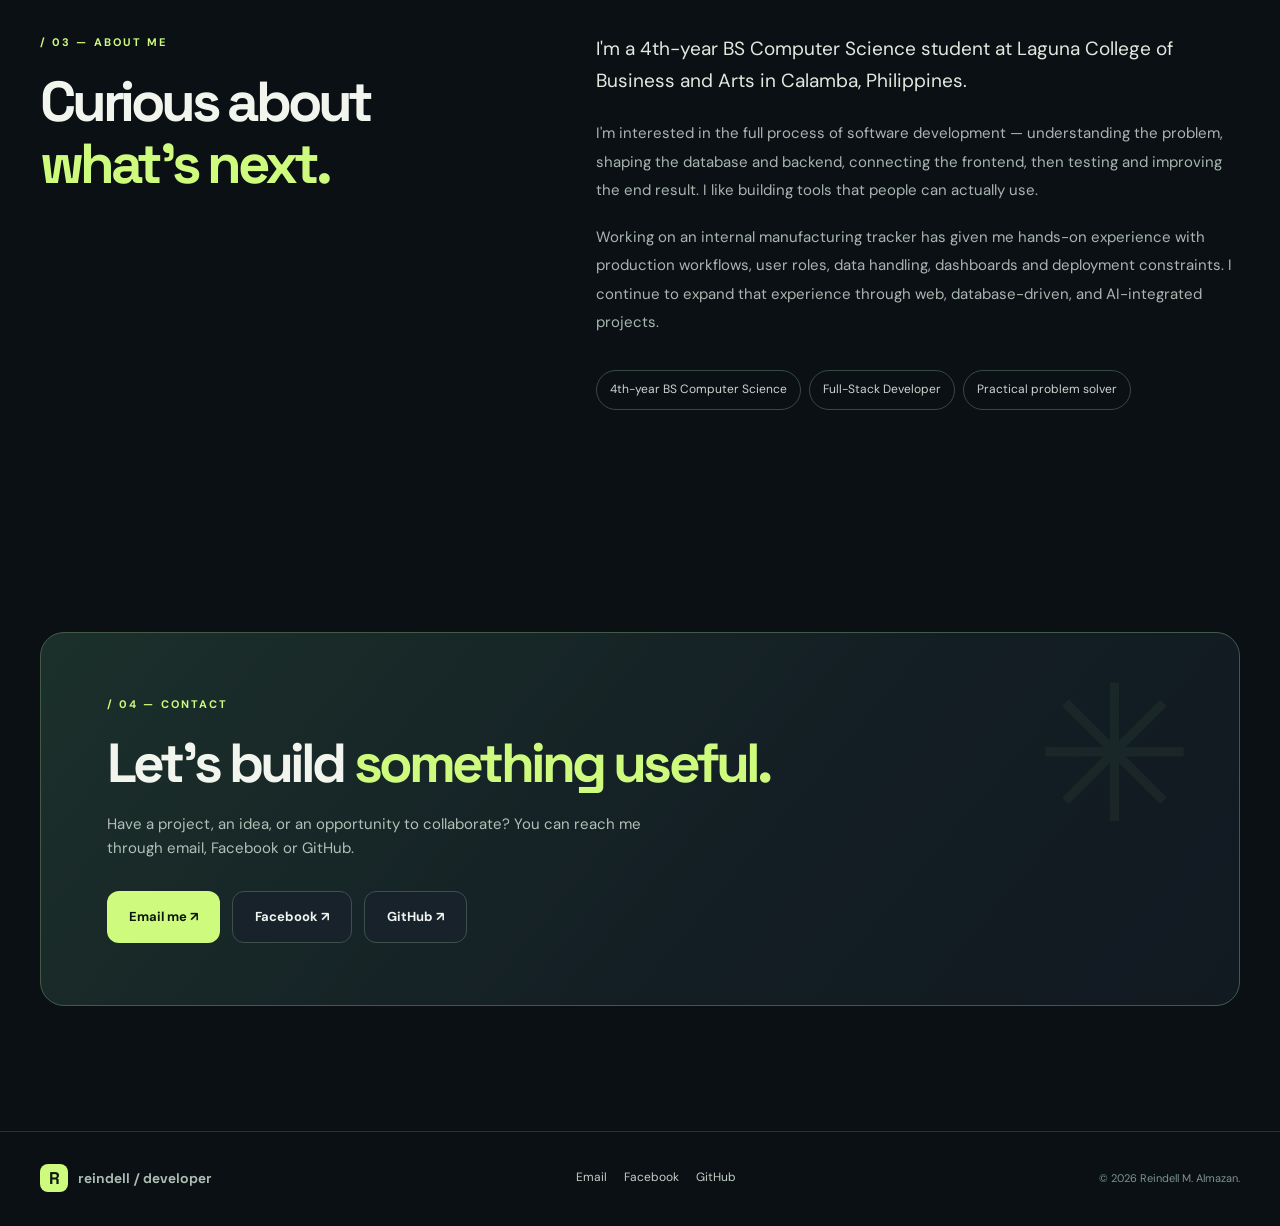
==== commit ba319b18: "Add files via upload" ====
--- a/index.html
+++ b/index.html
@@ -1,162 +1,191 @@
-<!DOCTYPE html>
+<!doctype html>
 <html lang="en">
 <head>
   <meta charset="utf-8">
   <meta name="viewport" content="width=device-width, initial-scale=1">
-  <meta name="theme-color" content="#0b1016">
-  <meta name="description" content="Reindell M. Almazan — backend-focused full-stack developer. Explore a manufacturing production tracking system and a health system project.">
+  <meta name="theme-color" content="#0b1015">
+  <meta name="color-scheme" content="dark">
+  <title>Reindell M. Almazan — Full-Stack Developer</title>
+  <meta name="description" content="Portfolio of Reindell M. Almazan, a full-stack developer and fourth-year BS Computer Science student in the Philippines. Software projects, technology stack, and contact information.">
+  <link rel="canonical" href="https://reindell.github.io/">
   <meta property="og:type" content="website">
-  <meta property="og:title" content="Reindell M. Almazan — Backend-Focused Full-Stack Developer">
-  <meta property="og:description" content="Backend engineering. APIs. Databases. Practical full-stack systems.">
+  <meta property="og:title" content="Reindell M. Almazan — Full-Stack Developer">
+  <meta property="og:description" content="Building practical software, from frontend to APIs and databases.">
   <meta property="og:url" content="https://reindell.github.io/">
-  <meta name="color-scheme" content="dark">
-  <link rel="canonical" href="https://reindell.github.io/">
+  <meta property="og:image" content="https://reindell.github.io/profile-photo.jpg">
   <link rel="preconnect" href="https://fonts.googleapis.com">
   <link rel="preconnect" href="https://fonts.gstatic.com" crossorigin>
   <link href="https://fonts.googleapis.com/css2?family=DM+Sans:wght@400;500;600;700&family=Space+Grotesk:wght@400;500;600;700&display=swap" rel="stylesheet">
-  <title>Reindell M. Almazan — Backend-Focused Full-Stack Developer</title>
   <style>
-    :root{--bg:#0b1016;--bg2:#0e161c;--surface:#131d25;--surface2:#18242d;--stroke:#27343c;--ink:#f2f4ef;--muted:#9ba9ac;--lime:#cbfc78;--lime2:#a8e64d;--cyan:#89d8d4;--radius:22px;--font:'DM Sans',system-ui,-apple-system,'Segoe UI',sans-serif;--display:'Space Grotesk',system-ui,sans-serif}
-    *,*:before,*:after{box-sizing:border-box}
+    :root{--bg:#0b1015;--bg-raised:#111921;--bg-panel:#141e27;--border:#27343a;--border-hi:#40534a;--text:#f1f5ee;--muted:#9faaa8;--muted2:#7f9290;--accent:#cefb7e;--accent-dark:#aee967;--blue:#b3ddd9;--font:'DM Sans',system-ui,-apple-system,'Segoe UI',sans-serif;--heading:'Space Grotesk',system-ui,sans-serif}
+    *,*::before,*::after{box-sizing:border-box}
     html{scroll-behavior:smooth;scroll-padding-top:96px}
-    body{margin:0;background:var(--bg);font-family:var(--font);color:var(--ink);line-height:1.65;overflow-x:hidden}
-    a{color:inherit}button{font:inherit}img{max-width:100%;display:block}
-    ::selection{background:var(--lime);color:var(--bg)}
-    :focus-visible{outline:3px solid var(--lime);outline-offset:4px}
-    .container{width:min(1160px,calc(100% - 48px));margin:0 auto}
-    .skip{position:absolute;top:-70px;left:18px;background:var(--lime);color:var(--bg);padding:12px 16px;z-index:50}.skip:focus{top:14px}
-    .site-header{position:sticky;top:0;z-index:30;border-bottom:1px solid rgba(141,170,173,.12);background:rgba(11,16,22,.84);backdrop-filter:blur(18px)}
-    .nav{min-height:84px;display:flex;align-items:center;justify-content:space-between;gap:22px}
-    .brand{display:inline-flex;align-items:center;gap:12px;text-decoration:none;white-space:nowrap}
-    .brand-icon{display:grid;place-items:center;background:var(--lime);color:#08110f;border-radius:12px;width:43px;height:43px;font-family:var(--display);font-size:26px;font-weight:700;line-height:1}
-    .brand-text{font-family:var(--display);font-weight:700;font-size:19px;letter-spacing:-.07em}.brand-text span{color:var(--muted);font-size:14px;letter-spacing:-.06em}
-    .nav-links{display:flex;align-items:center;gap:33px}.nav-links>a{text-decoration:none;font-size:13px;font-weight:700;color:#bdc9c9;transition:color .2s}.nav-links>a:hover{color:var(--lime)}
-    .nav-links .nav-contact{color:var(--lime);border:1px solid #527044;padding:10px 17px;border-radius:100px}
-    .menu-toggle{display:none;width:44px;height:44px;color:var(--ink);background:var(--surface);border:1px solid var(--stroke);border-radius:12px;cursor:pointer}
-    .menu-toggle svg{width:21px;height:21px;margin:auto}
-    .hero{position:relative;padding:97px 0 100px;isolation:isolate;overflow:hidden}
-    .hero:before{content:"";position:absolute;z-index:-1;width:850px;height:650px;right:-310px;top:-250px;background:radial-gradient(ellipse,#9ddc6333 0%,#78c49c0f 39%,transparent 70%);pointer-events:none}
-    .hero-inner{display:grid;grid-template-columns:minmax(0,1.12fr) minmax(350px,.88fr);gap:74px;align-items:center}
-    .eyebrow{font-size:11px;font-weight:700;letter-spacing:.21em;display:flex;align-items:center;gap:12px;color:var(--lime);text-transform:uppercase}
-    .signal{width:8px;height:8px;background:var(--lime);border-radius:50%;box-shadow:0 0 0 5px rgba(203,252,120,.1)}
-    .hero h1{font-family:var(--display);font-size:clamp(44px,6vw,80px);line-height:1.07;letter-spacing:-.075em;margin:26px 0 24px;font-weight:700}
-    .hero h1 span{color:var(--lime)}
-    .hero-desc{max-width:600px;font-size:17px;line-height:1.83;color:var(--muted);margin:0}
-    .hero-desc strong{color:var(--ink);font-weight:600}
-    .hero-actions{display:flex;flex-wrap:wrap;gap:13px;margin-top:34px}
-    .btn{display:inline-flex;gap:18px;align-items:center;justify-content:center;min-height:51px;padding:12px 22px;border-radius:13px;text-decoration:none;font-size:13px;font-weight:700;transition:transform .2s,background .2s}
-    .btn:hover{transform:translateY(-3px)}.btn-primary{background:var(--lime);color:#0b1311}.btn-primary:hover{background:#d9ff9f}.btn-secondary{border:1px solid #425058;background:#162127;color:#edf4ef}
-    .hero-meta{display:flex;flex-wrap:wrap;gap:22px;margin-top:38px;font-size:12px;color:var(--muted);font-weight:600}.hero-meta span:before{content:"✦";color:var(--lime);margin-right:8px}
-    .hero-panel{position:relative;min-height:438px;border:1px solid #354b44;border-radius:25px;background:linear-gradient(140deg,#192b2a 0%,#121a22 58%,#0e141a 100%);overflow:hidden;box-shadow:0 38px 80px #0007}
-    .hero-panel:before{position:absolute;inset:0;content:"";background-image:linear-gradient(#d5e8dd0a 1px,transparent 1px),linear-gradient(90deg,#d5e8dd0a 1px,transparent 1px);background-size:32px 32px;mask-image:linear-gradient(to bottom,black,transparent);pointer-events:none}
-    .panel-top{position:absolute;top:22px;left:26px;right:26px;display:flex;justify-content:space-between;font-size:10px;font-weight:700;letter-spacing:.14em;color:#becbca}
-    .panel-top span:nth-child(2){color:var(--lime)}
-    .panel-corner{position:absolute;top:94px;left:28px;font-size:11px;color:#a2c3b4;line-height:1.5;letter-spacing:.15em;font-weight:700}
-    .profile-photo{position:absolute;top:86px;left:50%;transform:translateX(-50%);width:206px;height:206px;border-radius:27px;overflow:hidden;background:linear-gradient(135deg,#d8ff9f 0%,#a8ec60 44%,#569f76 100%);border:7px solid #e7fae51d;box-shadow:0 24px 55px #0008;display:grid;place-items:center}
-    .photo-fallback{font-family:var(--display);font-size:111px;font-weight:700;color:#10261b}
-    .profile-photo img{position:absolute;inset:0;width:100%;height:100%;object-fit:cover;opacity:0;transition:opacity .3s}.profile-photo img.loaded{opacity:1}
-    .profile-info{position:absolute;bottom:23px;left:23px;right:23px;border:1px solid #3e5551;background:rgba(14,25,28,.90);border-radius:16px;padding:20px 22px;display:flex;align-items:center;justify-content:space-between;gap:16px;backdrop-filter:blur(14px)}
-    .profile-info strong{display:block;font-family:var(--display);font-size:20px;letter-spacing:-.04em}.profile-info small{display:block;color:#b0c4be;margin-top:1px;font-size:11px}.profile-info .badge-icon{font-weight:700;border:1px solid #608560;border-radius:50%;display:grid;place-items:center;width:43px;height:43px;color:var(--lime);font-size:21px}
-    .expertise-strip{border-block:1px solid var(--stroke);background:#101920}
-    .expertise-strip-inner{display:flex;align-items:center;gap:32px;justify-content:space-between;min-height:91px}
-    .strip-label{font-size:10px;color:var(--lime);font-weight:700;letter-spacing:.18em;white-space:nowrap}.strip-tags{display:flex;gap:27px;flex-wrap:wrap;justify-content:center}.strip-tags span{font-family:var(--display);font-weight:700;font-size:14px;color:#b2c2c4;white-space:nowrap}.strip-tags span:before{content:"✳";color:#678f76;margin-right:25px}
-    section.section{padding:106px 0}
-    .section-header{display:flex;gap:40px;justify-content:space-between;align-items:end;margin-bottom:42px}
-    .section-label{color:var(--lime);font-size:11px;font-weight:700;letter-spacing:.2em;text-transform:uppercase}
-    .section h2{font-family:var(--display);font-weight:700;font-size:clamp(36px,4.5vw,57px);letter-spacing:-.064em;line-height:1.12;margin:13px 0 0}
-    .section h2 em{font-style:normal;color:var(--lime)}
-    .section-header p{max-width:440px;color:var(--muted);font-size:14px;line-height:1.8;margin:0}
-    .work-list{display:grid;gap:24px}
-    .project{display:grid;grid-template-columns:1fr 1fr;background:var(--surface);border:1px solid #33443d;border-radius:var(--radius);overflow:hidden;min-height:365px;transition:transform .22s,border-color .22s}
-    .project:hover{transform:translateY(-4px);border-color:#86ad60}
-    .project-copy{padding:42px 40px 39px;display:flex;flex-direction:column;align-items:start}
-    .project-index{color:var(--lime);font-size:11px;letter-spacing:.19em;font-weight:700}.project h3{font-family:var(--display);font-size:clamp(27px,3vw,35px);letter-spacing:-.054em;line-height:1.15;margin:20px 0 14px}.project p{font-size:14px;color:var(--muted);line-height:1.85;margin:0;max-width:470px}
-    .chips{display:flex;flex-wrap:wrap;gap:8px;margin-top:auto;padding-top:25px}.chip{border:1px solid #3a4d4d;border-radius:100px;padding:5px 10px;font-size:10px;font-weight:700;color:#c6d7d3}
-    .project-note{margin-top:18px;font-size:11px;color:#9aacac}.project-note:before{content:"↗";color:var(--lime);margin-right:7px}
-    .project-visual{position:relative;min-height:365px;overflow:hidden;display:grid;place-items:center}
-    .production-visual{background:linear-gradient(135deg,#314d42,#1b3133 38%,#111a22)}
-    .production-visual:before,.health-visual:before{position:absolute;content:"";inset:0;background-image:linear-gradient(#eaffeb10 1px,transparent 1px),linear-gradient(90deg,#eaffeb10 1px,transparent 1px);background-size:32px 32px;opacity:.45}
-    .mock-window{width:min(87%,440px);min-height:252px;z-index:1;background:#101b24;border:1px solid #66847455;border-radius:11px;box-shadow:0 26px 60px #0007;overflow:hidden;transform:rotate(-2deg)}
-    .mock-bar{height:34px;border-bottom:1px solid #2c4144;display:flex;gap:6px;align-items:center;padding:0 12px}.mock-bar i{width:7px;height:7px;border-radius:50%;background:#5f7a76}.mock-bar i:first-child{background:#bddc76}.mock-bar small{margin-left:12px;font-size:8px;letter-spacing:.1em;color:#a2b5b3}
-    .mock-body{padding:17px 19px}.mock-title{display:flex;justify-content:space-between;gap:8px;align-items:center;color:#ecf2ee;font-size:11px;font-weight:700}.mock-title span{font-size:8px;color:#a6c89c}
-    .mock-stats{display:grid;grid-template-columns:repeat(3,1fr);gap:8px;margin-top:14px}.mock-stat{border:1px solid #30474a;background:#182b33;border-radius:7px;padding:11px}.mock-stat small{display:block;color:#9cb5b6;font-size:7px;letter-spacing:.06em}.mock-stat strong{font-family:var(--display);font-size:20px;color:var(--lime);display:block;line-height:1.4}
-    .mock-chart{border:1px solid #2d4947;border-radius:7px;margin-top:12px;height:94px;padding:9px;background:#13252b}.mock-chart svg{width:100%;height:100%}
-    .visual-caption{position:absolute;bottom:17px;right:18px;font-size:9px;letter-spacing:.13em;color:#c2d2c7;z-index:2;font-weight:700}
-    .health-visual{background:linear-gradient(130deg,#183f42 5%,#113036 60%,#122329)}
-    .health-window{position:relative;z-index:1;width:min(82%,360px);height:252px;border:1px solid #719b9570;border-radius:18px;background:#f3f8f1;transform:rotate(3deg);box-shadow:0 30px 70px #0008;padding:25px;display:flex;flex-direction:column;gap:18px}
-    .health-top{display:flex;align-items:center;justify-content:space-between;color:#1e5451;font-size:11px;font-weight:700}.health-plus{width:32px;height:32px;border-radius:10px;background:#d9f0e4;display:grid;place-items:center;font-size:22px}
-    .health-cross{font-family:var(--display);color:#135f58;font-size:31px;letter-spacing:-.06em;line-height:1.1;margin-top:13px}.health-lines i{display:block;background:#d5e5df;height:9px;border-radius:20px;width:100%;margin-bottom:11px}.health-lines i:nth-child(2){width:78%}.health-lines i:nth-child(3){width:58%}
-    .health-pill{margin-top:auto;display:inline-block;width:max-content;border-radius:100px;background:#cde8dc;color:#225f58;font-size:10px;font-weight:700;padding:7px 12px}
-    .stack-section{background:#101921;border-block:1px solid var(--stroke)}
-    .stack-grid{display:grid;grid-template-columns:1fr 1fr;gap:70px}.stack-text p{margin:22px 0 0;color:var(--muted);font-size:15px;max-width:470px}
-    .skill-groups{display:grid;gap:12px}.skill-group{border:1px solid #33454a;border-radius:15px;padding:19px 21px;background:#17232c}.skill-group strong{display:block;font-family:var(--display);font-size:14px;margin-bottom:8px}.skill-group span{color:#a8bdbb;font-size:13px}
-    .about-grid{display:grid;grid-template-columns:.75fr 1.25fr;gap:85px}.about-text{color:var(--muted);font-size:15px}.about-text p:first-child{margin-top:0}.about-text strong{color:var(--ink)}
-    .about-facts{display:flex;flex-wrap:wrap;gap:14px;margin-top:23px}.fact{border:1px solid #3a4b4b;border-radius:100px;color:#d7e5df;font-size:11px;padding:7px 13px}
-    .contact-section{padding-bottom:130px!important}.contact-block{position:relative;background:linear-gradient(125deg,#253b31 0%,#1a292b 46%,#141f29 100%);border:1px solid #496349;border-radius:24px;padding:61px;overflow:hidden}.contact-block:after{content:"R";position:absolute;right:30px;bottom:-110px;font:700 390px/1 var(--display);letter-spacing:-.1em;color:#b0e76a12;pointer-events:none}
-    .contact-block h2{margin:13px 0 18px;max-width:700px}.contact-block p{color:#b3c8c1;margin:0 0 30px;max-width:600px}.contact-actions{display:flex;flex-wrap:wrap;gap:12px;position:relative;z-index:2}
-    .footer{padding:28px 0;border-top:1px solid var(--stroke)}.footer-inner{display:flex;gap:20px;justify-content:space-between;align-items:center;flex-wrap:wrap}.footer p{color:var(--muted);font-size:12px;margin:0}.footer a{color:var(--ink);text-decoration:none}.footer a:hover{color:var(--lime)}
-    @media(max-width:900px){.hero-inner{gap:35px;grid-template-columns:1fr 0.87fr}.hero h1{font-size:clamp(40px,6vw,60px)}.hero-panel{min-height:395px}.stack-grid{gap:35px}.about-grid{gap:30px}.project-copy{padding:32px}.expertise-strip-inner{flex-direction:column;align-items:start;gap:10px;padding:22px 0}.strip-tags{justify-content:start;gap:15px}.strip-tags span:before{margin-right:12px}}
-    @media(max-width:700px){.container{width:min(100% - 34px,1160px)}.nav{min-height:70px}.menu-toggle{display:grid;place-items:center}.nav-links{display:none;position:absolute;top:69px;left:0;right:0;background:#101a22;padding:21px 24px 24px;border-bottom:1px solid var(--stroke);flex-direction:column;align-items:stretch;gap:17px;box-shadow:0 15px 35px #0006}.nav-links.open{display:flex}.nav-links>a{font-size:15px}.nav-links .nav-contact{width:max-content}.hero{padding:64px 0 65px}.hero-inner{grid-template-columns:1fr;gap:43px}.hero-panel{min-height:395px;width:min(100%,470px);margin:0 auto}.hero h1{font-size:clamp(42px,11vw,62px)}.hero-desc{font-size:15px}.hero-meta{gap:14px}.expertise-strip-inner{min-height:auto}.strip-tags span{font-size:12px}.strip-tags span:before{margin-right:7px}.section-header{display:block}.section-header p{margin-top:17px}.section.section{padding:72px 0}.project{grid-template-columns:1fr}.project-visual{min-height:300px;order:-1}.project-copy{padding:28px}.stack-grid,.about-grid{grid-template-columns:1fr;gap:29px}.contact-block{padding:37px 25px}.contact-section{padding-bottom:70px!important}.contact-block:after{font-size:260px;bottom:-60px}.footer-inner{align-items:flex-start;flex-direction:column;gap:9px}}
-    @media(max-width:400px){.brand-text{font-size:17px}.hero-actions .btn{width:100%}.profile-photo{width:190px;height:190px}.hero-panel{min-height:375px}.mock-window{width:90%}.mock-stat{padding:8px}.mock-stat strong{font-size:17px}.contact-actions .btn{width:100%}}
-    @media(prefers-reduced-motion:reduce){html{scroll-behavior:auto}*,*:before,*:after{transition:none!important;animation:none!important}}
+    body{margin:0;background:var(--bg);color:var(--text);font:400 15px/1.65 var(--font);-webkit-font-smoothing:antialiased;overflow-x:hidden}
+    a{color:inherit}button{font:inherit}img{display:block;max-width:100%} ::selection{background:var(--accent);color:var(--bg)}
+    :focus-visible{outline:3px solid var(--accent);outline-offset:4px}
+    .container{width:min(1220px,calc(100% - 80px));margin-inline:auto}
+    .skip-link{position:absolute;left:16px;top:-80px;background:var(--accent);color:var(--bg);padding:12px 17px;z-index:80;text-decoration:none;font-weight:700}.skip-link:focus{top:12px}
+    .header{position:sticky;top:0;z-index:40;background:rgba(11,16,21,.88);backdrop-filter:blur(18px);border-bottom:1px solid #28362f}
+    .nav{display:flex;align-items:center;justify-content:space-between;gap:24px;height:82px}
+    .brand{display:inline-flex;align-items:center;gap:11px;text-decoration:none;min-width:max-content}
+    .brand-mark{display:grid;place-items:center;width:46px;height:46px;background:var(--accent);color:#09130e;border-radius:13px;font:700 27px/1 var(--heading);letter-spacing:-.08em;box-shadow:0 5px 20px #baff7420}
+    .brand-name{font:700 20px/1 var(--heading);letter-spacing:-.065em}.brand-name span{color:#8e9d9c;font-size:13px;font-weight:600;letter-spacing:-.025em}
+    .nav-links{display:flex;align-items:center;gap:31px}.nav-links a{font-size:13px;font-weight:700;text-decoration:none;color:#bdc9c5;transition:color .2s}.nav-links a:hover{color:var(--accent)}
+    .nav-links .nav-cta{border:1px solid #657a57;border-radius:100px;padding:10px 19px;color:var(--accent)}
+    .nav-toggle{display:none;align-items:center;justify-content:center;width:44px;height:44px;background:#162128;color:var(--text);border:1px solid #34483e;border-radius:12px;cursor:pointer}
+    .nav-toggle svg{height:22px;width:22px}
+    .eyebrow{display:inline-flex;align-items:center;gap:11px;letter-spacing:.18em;text-transform:uppercase;font:700 11px/1.5 var(--font);color:var(--accent)}
+    .eyebrow-dot{width:8px;height:8px;background:var(--accent);border-radius:50%;box-shadow:0 0 0 5px rgba(206,251,126,.09)}
+    .hero{position:relative;isolation:isolate;padding:55px 0 94px;overflow:hidden}
+    .hero::before{content:"";position:absolute;z-index:-1;width:1000px;height:780px;top:-410px;right:-280px;background:radial-gradient(ellipse at center,#57774736 0%,#4d82601a 35%,transparent 69%);pointer-events:none}
+    .hero-grid{display:grid;grid-template-columns:minmax(0,1.08fr) minmax(0,.92fr);align-items:center;gap:67px}
+    .hero-copy{padding-top:45px}
+    .hero-index{display:flex;align-items:center;justify-content:space-between;max-width:600px;color:#85968f;font-size:11px;letter-spacing:.12em;text-transform:uppercase;margin-bottom:56px}
+    .hero h1{font:700 clamp(56px,5.9vw,90px)/1.035 var(--heading);letter-spacing:-.085em;margin:29px 0 23px;max-width:720px}
+    .hero h1 .line{display:block}.hero h1 .accent{color:var(--accent)}
+    .hero-description{font-size:16px;line-height:1.91;color:#a7b3b1;max-width:580px;margin:0}
+    .hero-description strong{color:#ecf1e9;font-weight:700}
+    .hero-actions{display:flex;align-items:center;flex-wrap:wrap;gap:13px;margin-top:33px}
+    .button{display:inline-flex;align-items:center;justify-content:center;gap:19px;min-height:52px;padding:13px 22px;border-radius:12px;font:700 13px/1.5 var(--font);text-decoration:none;transition:transform .2s,background .2s,border-color .2s}
+    .button:hover{transform:translateY(-3px)}.button-primary{background:var(--accent);color:#0c170d}.button-primary:hover{background:#dfffaa}.button-secondary{background:#18222a;color:#eff4f0;border:1px solid #3e504d}.button-secondary:hover{border-color:#91b975}
+    .hero-details{display:flex;flex-wrap:wrap;gap:24px;margin-top:44px;color:#a2b1ae;font-size:12px;font-weight:600}.hero-details span::before{content:"✳";color:var(--accent);margin-right:9px}
+    .portrait-wrap{position:relative;padding:23px 23px 21px 21px;margin-left:auto;width:100%;max-width:540px}
+    .portrait-wrap::before{content:"";position:absolute;inset:0;border:1px solid #49614a;border-radius:26px;pointer-events:none}
+    .portrait-wrap::after{content:"";position:absolute;bottom:0;right:26px;width:105px;height:5px;background:var(--accent)}
+    .portrait-label{display:flex;justify-content:space-between;align-items:center;gap:15px;margin-bottom:15px;padding:0 2px;font-size:10px;font-weight:700;letter-spacing:.19em;color:#a7b8ad}
+    .portrait-label span:last-child{color:var(--accent)}
+    .portrait-frame{position:relative;border-radius:17px;overflow:hidden;height:clamp(440px,44vw,594px);background:#27312d}
+    .portrait-frame::after{content:"";position:absolute;inset:45% 0 0;background:linear-gradient(transparent,rgba(9,14,17,.06) 20%,rgba(8,13,16,.85) 100%);pointer-events:none}
+    .portrait-frame img{width:100%;height:100%;object-fit:cover;object-position:center 45%}
+    .portrait-text{position:absolute;z-index:2;bottom:25px;left:26px;right:25px;display:flex;justify-content:space-between;align-items:end;gap:8px}
+    .portrait-text strong{font:700 28px/1 var(--heading);letter-spacing:-.06em}.portrait-text span{display:block;font-size:12px;color:#dbe5de;margin-top:7px}.portrait-text .portrait-star{font:400 39px/1 var(--heading);color:var(--accent)}
+    .portrait-bottom{display:flex;justify-content:space-between;gap:15px;padding-top:15px;color:#85988c;font-size:10px;font-weight:700;letter-spacing:.12em}
+    .stat-strip{background:#10171d;border-top:1px solid #23312d;border-bottom:1px solid #23312d}
+    .stat-grid{min-height:100px;display:grid;grid-template-columns:1fr 1fr 1fr;align-items:center}
+    .stat-cell{padding:20px 28px;display:flex;align-items:center;gap:20px;border-right:1px solid #2b3937}.stat-cell:first-child{padding-left:0}.stat-cell:last-child{border-right:0}
+    .stat-figure{font:700 30px/1 var(--heading);letter-spacing:-.065em;color:var(--accent);white-space:nowrap}.stat-detail{font-size:12px;line-height:1.55;color:#9fafaa}
+    .section{padding:111px 0}.section-heading{margin:0;font:700 clamp(36px,4.4vw,58px)/1.1 var(--heading);letter-spacing:-.075em}.section-heading span{color:var(--accent)}
+    .section-label{display:block;font-weight:700;letter-spacing:.19em;text-transform:uppercase;color:var(--accent);font-size:11px;margin-bottom:20px}
+    .section-top{display:flex;align-items:end;justify-content:space-between;gap:45px;margin-bottom:39px}.section-intro{max-width:430px;color:#a0adaa;font-size:14px;line-height:1.8;margin:0}
+    .projects{background:radial-gradient(ellipse at 8% 100%,#1b30261a,transparent 54%)}
+    .project-featured{display:grid;grid-template-columns:minmax(0,1.05fr) minmax(0,.95fr);background:#141e25;border:1px solid #344641;border-radius:23px;overflow:hidden;min-height:414px;box-shadow:0 22px 45px #0000001a}
+    .project-copy{padding:43px 43px 39px;display:flex;flex-direction:column;align-items:start}
+    .project-number{font-size:11px;font-weight:700;letter-spacing:.17em;text-transform:uppercase;color:var(--accent)}
+    .project-copy h3,.compact-copy h3{font:700 clamp(27px,3.15vw,39px)/1.15 var(--heading);letter-spacing:-.057em;margin:24px 0 14px}
+    .project-copy p,.compact-copy p{color:#a4b3b1;line-height:1.83;font-size:14px;margin:0}
+    .tags{display:flex;flex-wrap:wrap;gap:8px;margin-top:auto;padding-top:27px}.tag{border:1px solid #385148;padding:6px 11px;border-radius:100px;color:#c6d9cb;font-size:11px;font-weight:700}
+    .project-subtext{font-size:11px;color:#85988e;margin-top:20px}
+    .production-art{display:flex;align-items:center;justify-content:center;position:relative;min-height:414px;padding:33px;background:linear-gradient(135deg,#18352d,#1a2f32 46%,#101d26)}
+    .production-art::before,.health-art::before,.employee-art::before{position:absolute;inset:0;content:"";background-image:linear-gradient(#ffffff0d 1px,transparent 1px),linear-gradient(90deg,#ffffff0d 1px,transparent 1px);background-size:32px 32px}
+    .dashboard-preview{position:relative;width:100%;max-width:475px;transform:rotate(-2deg);background:#101a23;border:1px solid #466359;border-radius:15px;box-shadow:0 30px 65px #0008;overflow:hidden}
+    .browser-top{height:38px;border-bottom:1px solid #263e3c;display:flex;align-items:center;gap:6px;padding:0 15px}.browser-top i{display:block;width:8px;height:8px;background:#57726b;border-radius:50%}.browser-top span{margin-left:auto;color:#7faaa3;font-size:9px;letter-spacing:.15em;font-weight:700}
+    .dash-body{padding:22px}.dash-title{display:flex;align-items:center;justify-content:space-between;gap:8px;color:#dde7df;font:700 15px/1.2 var(--heading)}.dash-title small{font:700 9px var(--font);letter-spacing:.1em;color:var(--accent)}
+    .dash-stats{display:grid;grid-template-columns:repeat(3,1fr);gap:9px;margin-top:23px}.dash-stat{background:#172731;border:1px solid #263b42;border-radius:8px;padding:12px 10px}.dash-stat small{display:block;font-size:8px;color:#94a9ab}.dash-stat b{display:block;font:700 21px var(--heading);color:#f2f4ea;margin-top:5px}
+    .chart-panel{margin-top:12px;padding:12px;border:1px solid #2c4445;background:#14262b;border-radius:9px}.chart-title{font-size:9px;letter-spacing:.13em;color:#90a7a3}.chart-panel svg{width:100%;height:105px;display:block;margin-top:3px}
+    .secondary-projects{display:grid;grid-template-columns:repeat(2,minmax(0,1fr));gap:22px;margin-top:22px}
+    .compact-card{overflow:hidden;background:#141e25;border:1px solid #33443e;border-radius:21px;transition:transform .2s,border-color .2s}.compact-card:hover{transform:translateY(-4px);border-color:#7caa76}
+    .compact-art{height:232px;display:flex;align-items:center;justify-content:center;position:relative;overflow:hidden}.health-art{background:linear-gradient(130deg,#263e38,#17313c 70%,#121c24)}.employee-art{background:linear-gradient(130deg,#26333f,#203444 60%,#10202b)}
+    .health-ui,.employee-ui{position:relative;border:1px solid #77988e88;background:#112a2dcf;box-shadow:0 22px 40px #0007;border-radius:15px;width:min(75%,310px);padding:18px 19px;transform:rotate(-3deg)}
+    .health-ui-head,.employee-ui-head{display:flex;align-items:center;justify-content:space-between;color:#e9eee5;font:700 13px var(--heading)}.health-ui-head span{display:grid;place-items:center;width:28px;height:28px;border-radius:8px;background:#c4fc7d;color:#14271a;font-size:19px}
+    .health-ui{transform:rotate(-2deg);width:min(82%,360px);padding:16px 17px;border-color:#8bb9a36b;background:#102927}
+    .health-ui-head span{width:auto;height:auto;display:inline-flex;gap:4px;font-size:10px;padding:5px 8px;border-radius:7px;white-space:nowrap}
+    .health-visual-caption{font-size:9px;letter-spacing:.16em;font-weight:700;color:#9bcfb9;margin:10px 0 7px}
+    .health-options{display:grid;gap:6px}
+    .health-option{display:flex;align-items:center;gap:10px;padding:7px 10px;background:#1b3a37;border:1px solid #335952;border-radius:7px;font-size:10px;color:#e7f4eb}
+    .health-option b{font:700 11px var(--heading);color:var(--accent)}
+    .health-option span{margin-left:auto;color:#a3c7b3;font-size:9px}
+    .health-filters{display:flex;gap:7px;margin-top:10px;flex-wrap:wrap}
+    .health-filters span{border:1px solid #44675a;background:#28463e;border-radius:99px;color:#c5e6cd;font-size:8px;font-weight:700;padding:5px 7px}
+    .health-feature-list{display:flex;flex-wrap:wrap;gap:8px;margin-top:15px}
+    .health-feature-list span{font-size:10px;color:#c4d9d1;padding:6px 9px;background:#21332e;border:1px solid #365346;border-radius:9px}
+    .health-art{min-height:252px;height:252px}
+    .employee-ui{transform:rotate(3deg);background:#122536d9}.employee-ui-head span{font-size:20px;color:var(--accent)}.employee-row{margin-top:11px;display:flex;gap:10px;align-items:center;padding:10px;border:1px solid #31505d;border-radius:8px}.employee-row .avatar{width:24px;height:24px;border-radius:50%;background:#6196a5}.employee-row .lines{display:grid;gap:5px;flex:1}.employee-row .lines i{display:block;width:70%;height:5px;border-radius:8px;background:#82a4aa}.employee-row .lines i:last-child{width:41%;background:#426876}.employee-row b{color:var(--accent);font:700 9px var(--font)}
+    .compact-copy{padding:30px 32px 31px}.compact-copy .project-number{font-size:10px}.compact-copy h3{font-size:27px;margin:17px 0 10px}.compact-copy p{min-height:77px}.compact-copy .tags{padding-top:20px}
+    .stack{border-block:1px solid #243731;background:#101920}.stack-layout{display:grid;grid-template-columns:.85fr 1.15fr;gap:80px}.stack-copy p{color:#9eaeab;line-height:1.9;max-width:455px;margin-top:26px}.skill-table{border-top:1px solid #385047}.skill-row{display:grid;grid-template-columns:175px 1fr;gap:28px;border-bottom:1px solid #33453c;padding:23px 4px}.skill-row strong{font:700 15px var(--heading)}.skill-row span{font-size:14px;line-height:1.6;color:#aab9b2}
+    .about-layout{display:grid;grid-template-columns:.85fr 1.15fr;gap:80px}.about-lead{color:#e1e9df;font-size:19px;line-height:1.7;margin:0 0 22px}.about-body p:not(.about-lead){color:#a9b6b0;line-height:1.9;margin:0 0 18px}.about-chips{display:flex;flex-wrap:wrap;gap:8px;padding-top:15px}.about-chips span{border:1px solid #344b44;color:#c8d6ce;padding:9px 13px;font-size:12px;border-radius:999px}
+    .contact{padding-bottom:125px}.contact-box{position:relative;overflow:hidden;background:linear-gradient(130deg,#1c302b,#131e24 60%,#111921);border:1px solid #425b49;border-radius:24px;padding:62px 66px}.contact-box::after{content:"✳";position:absolute;right:45px;top:27px;font:400 190px/1 var(--heading);color:#a3e57b0e;pointer-events:none}.contact-box h2{margin:9px 0 17px;font:700 clamp(38px,4.3vw,58px)/1.12 var(--heading);letter-spacing:-.07em}.contact-box h2 span{color:var(--accent)}.contact-box p{max-width:560px;color:#b3c0b7;margin:0}.contact-actions{display:flex;flex-wrap:wrap;gap:12px;margin-top:30px;position:relative;z-index:1}
+    .footer{border-top:1px solid #283630;padding:32px 0 34px}.footer-inner{display:flex;align-items:center;justify-content:space-between;gap:20px}.footer-brand{display:inline-flex;align-items:center;gap:10px;text-decoration:none;font:700 14px var(--heading);color:#adbdb1}.footer-logo{display:grid;place-items:center;width:28px;height:28px;border-radius:8px;background:var(--accent);color:#0c1911;font:700 17px var(--heading)}.footer-copy{font-size:11px;color:#7c948b}.footer-links{display:flex;gap:17px}.footer-links a{color:#c1d0c6;text-decoration:none;font-size:12px}.footer-links a:hover{color:var(--accent)}
+    @media(max-width:1100px){.container{width:min(1220px,calc(100% - 54px))}.hero-grid{gap:30px}.hero h1{font-size:clamp(49px,6vw,72px)}.hero-index{margin-bottom:29px}.portrait-wrap{max-width:465px}.portrait-frame{height:525px}.project-copy{padding:32px}.stack-layout,.about-layout{gap:45px}}
+    @media(max-width:830px){.hero{padding:37px 0 75px}.hero-grid{grid-template-columns:1fr;gap:55px}.hero-copy{padding-top:10px}.hero h1{max-width:780px;font-size:clamp(48px,9vw,82px)}.hero-index{max-width:none}.portrait-wrap{max-width:570px;width:100%;margin:0 auto}.portrait-frame{height:min(77vw,640px)}.project-featured{grid-template-columns:1fr}.production-art{min-height:330px;order:-1}.section-top{align-items:start;flex-direction:column;gap:17px}.stack-layout,.about-layout{grid-template-columns:1fr;gap:35px}.contact-box{padding:47px}.stat-cell{gap:11px;padding:19px}.stat-figure{font-size:27px}}
+    @media(max-width:680px){.container{width:calc(100% - 36px)}.nav{height:72px}.brand-mark{width:41px;height:41px;font-size:25px}.brand-name{font-size:18px}.nav-toggle{display:flex}.nav-links{display:none;position:absolute;top:72px;left:0;right:0;background:#111b21;border-bottom:1px solid #365246;padding:22px 18px 27px;box-shadow:0 18px 30px #0008;flex-direction:column;gap:20px;align-items:stretch}.nav-links.is-open{display:flex}.nav-links a{font-size:15px}.nav-links .nav-cta{text-align:center}.hero{padding:24px 0 61px}.hero-index{margin-bottom:26px;font-size:9px}.hero h1{font-size:clamp(46px,11vw,65px);margin:22px 0}.hero-description{font-size:15px}.hero-details{gap:9px 21px;margin-top:30px}.portrait-wrap{padding:14px}.portrait-label{font-size:9px}.portrait-frame{height:min(110vw,580px)}.portrait-text strong{font-size:24px}.stat-grid{grid-template-columns:1fr}.stat-cell{border-right:0;border-bottom:1px solid #293c34;padding:15px 0}.stat-cell:last-child{border-bottom:0}.stat-figure{width:54px;font-size:27px}.section{padding:76px 0}.section-top{margin-bottom:28px}.section-heading{font-size:clamp(35px,9vw,47px)}.secondary-projects{grid-template-columns:1fr;gap:17px}.compact-copy p{min-height:0}.skill-row{grid-template-columns:1fr;gap:9px;padding:17px 2px}.contact{padding-bottom:80px}.contact-box{padding:36px 26px}.contact-box h2{font-size:clamp(35px,9vw,48px)}.contact-actions .button{flex:1 1 auto}.footer-inner{flex-wrap:wrap}.footer-copy{order:3;width:100%}.footer-links{margin-left:auto}}
+    @media(max-width:420px){.hero h1{font-size:46px}.hero-actions .button{width:100%}.hero-details{display:grid}.portrait-frame{height:450px}.portrait-text{left:17px;bottom:18px}.portrait-text strong{font-size:21px}.project-copy{padding:28px 23px}.project-copy h3{font-size:30px}.compact-copy{padding:25px 23px}.dashboard-preview{transform:none}.dash-body{padding:12px}.dash-title{font-size:12px}.dash-stat b{font-size:17px}.production-art{padding:19px;min-height:290px}.contact-box{padding:34px 23px}}
+    @media(prefers-reduced-motion:reduce){html{scroll-behavior:auto}.button,.compact-card{transition:none}}
   </style>
 </head>
 <body>
-  <a class="skip" href="#main">Skip to content</a>
-  <header class="site-header" id="top">
+  <a href="#main" class="skip-link">Skip to main content</a>
+  <header class="header" id="top">
     <div class="container nav">
-      <a class="brand" href="#top" aria-label="Reindell portfolio home"><span class="brand-icon" aria-hidden="true">R</span><span class="brand-text">reindell<span>/dev</span></span></a>
-      <button class="menu-toggle" type="button" aria-expanded="false" aria-controls="nav-links" aria-label="Open navigation menu"><svg viewBox="0 0 24 24" fill="none" stroke="currentColor" stroke-width="2" stroke-linecap="round" aria-hidden="true"><path d="M4 7h16M4 12h16M4 17h16"/></svg></button>
-      <nav class="nav-links" id="nav-links" aria-label="Main navigation"><a href="#projects">Projects</a><a href="#tech">Tech stack</a><a href="#about">About me</a><a href="https://github.com/reindell" target="_blank" rel="noopener noreferrer">GitHub ↗</a><a class="nav-contact" href="#contact">Contact me ↗</a></nav>
+      <a class="brand" href="#top" aria-label="Reindell M. Almazan — home"><span class="brand-mark" aria-hidden="true">R</span><span class="brand-name">reindell<span>/dev</span></span></a>
+      <button class="nav-toggle" id="nav-toggle" type="button" aria-controls="nav-links" aria-expanded="false" aria-label="Open navigation menu"><svg viewBox="0 0 24 24" fill="none" stroke="currentColor" stroke-width="1.8" stroke-linecap="round" aria-hidden="true"><path d="M4 7h16M4 12h16M4 17h16"/></svg></button>
+      <nav class="nav-links" id="nav-links" aria-label="Main navigation"><a href="#projects">Projects</a><a href="#stack">Tech stack</a><a href="#about">About</a><a class="nav-cta" href="#contact">Let's connect ↗</a></nav>
     </div>
   </header>
   <main id="main">
-    <section class="hero" aria-labelledby="hero-heading"><div class="container hero-inner">
-      <div>
-        <div class="eyebrow"><span class="signal" aria-hidden="true"></span>Backend-focused / Full-stack developer</div>
-        <h1 id="hero-heading">Building the logic <span>behind</span> great software.</h1>
-        <p class="hero-desc">Hey, I'm <strong>Reindell M. Almazan</strong> — a Computer Science student and full-stack developer with a strong interest in <strong>backend engineering</strong>, API development, and databases. I build practical systems that solve real problems.</p>
-        <div class="hero-actions"><a class="btn btn-primary" href="#projects">Explore my projects <span aria-hidden="true">↗</span></a><a class="btn btn-secondary" href="mailto:reindellalmazan29@gmail.com">Let's connect <span aria-hidden="true">↗</span></a></div>
-        <div class="hero-meta"><span>Calamba, Philippines</span><span>Backend • APIs • Databases</span></div>
+    <section class="hero" aria-labelledby="hero-heading">
+      <div class="container hero-grid">
+        <div class="hero-copy">
+          <div class="hero-index"><span>PERSONAL PORTFOLIO / 2026</span><span>01 — INTRO</span></div>
+          <div class="eyebrow"><span class="eyebrow-dot" aria-hidden="true"></span>FULL-STACK DEVELOPER</div>
+          <h1 id="hero-heading"><span class="line">Making ideas</span><span class="line accent">work in code.</span></h1>
+          <p class="hero-description">Hey, I'm <strong>Reindell M. Almazan</strong> — a <strong>full-stack developer</strong> and <strong>4th-year BS Computer Science student</strong>. I build practical web applications, connect frontend experiences with APIs, and work with databases to turn requirements into working software.</p>
+          <div class="hero-actions"><a class="button button-primary" href="#projects">Explore my work <span aria-hidden="true">↗</span></a><a class="button button-secondary" href="mailto:reindellalmazan29@gmail.com">Contact me <span aria-hidden="true">↗</span></a></div>
+          <div class="hero-details"><span>Calamba, Laguna, Philippines</span><span>React · Node.js · Databases</span></div>
+        </div>
+        <div class="portrait-wrap" aria-label="Profile photo of Reindell M. Almazan">
+          <div class="portrait-label"><span>PROFILE / REINDELL ALMAZAN</span><span>© 2026</span></div>
+          <div class="portrait-frame"><img src="profile-photo.jpg" width="1200" height="1600" alt="Reindell M. Almazan seated by a window, wearing a cap and striped shirt" fetchpriority="high"><div class="portrait-text"><div><strong>Reindell M. Almazan</strong><span>Full-Stack Developer · CS Student</span></div><span class="portrait-star" aria-hidden="true">✳</span></div></div>
+          <div class="portrait-bottom"><span>BUILD / LEARN / IMPROVE</span><span>FULL-STACK DEVELOPMENT ↗</span></div>
+        </div>
       </div>
-      <div class="hero-panel" aria-label="Personal profile visual">
-        <div class="panel-top"><span>PROFILE / 001</span><span>HELLO_WORLD</span></div><div class="panel-corner">BUILD / TEST<br>SHIP / IMPROVE</div>
-        <div class="profile-photo"><span class="photo-fallback" aria-hidden="true">R</span><img id="profile-photo" src="profile-photo.jpg" alt="Portrait of Reindell M. Almazan" width="206" height="206"></div>
-        <div class="profile-info"><div><strong>Reindell M. Almazan</strong><small>Backend-focused Full-stack Developer</small></div><span class="badge-icon" aria-hidden="true">↗</span></div>
-      </div>
-    </div></section>
-    <div class="expertise-strip"><div class="container expertise-strip-inner"><div class="strip-label">WHAT I WORK WITH</div><div class="strip-tags"><span>NODE.JS</span><span>EXPRESS</span><span>POSTGRESQL</span><span>MONGODB</span><span>REST APIS</span><span>REACT</span></div></div></div>
-    <section id="projects" class="section" aria-labelledby="projects-heading"><div class="container">
-      <div class="section-header"><div><div class="section-label">/ 01 — Selected projects</div><h2 id="projects-heading">Real systems. <em>Real work.</em></h2></div><p>A focused selection of development projects, highlighting backend architecture, application workflows, and full-stack implementation.</p></div>
-      <div class="work-list">
-        <article class="project" aria-labelledby="production-title">
-          <div class="project-copy"><div class="project-index">01 / INDUSTRY TRAINING · INTERNAL APPLICATION</div><h3 id="production-title">Manufacturing Production Tracker</h3><p>A full-stack production operations system built for an internal manufacturing workflow. Designed around daily production records, target planning, reporting dashboards, role-aware access, and local-network deployment.</p><div class="chips"><span class="chip">React</span><span class="chip">Node.js</span><span class="chip">Express</span><span class="chip">PostgreSQL</span><span class="chip">REST APIs</span></div><div class="project-note">Internal project — sensitive source and operational data are not public</div></div>
-          <div class="project-visual production-visual" aria-label="Illustrative dashboard visual, not live operational data">
-            <div class="mock-window"><div class="mock-bar"><i></i><i></i><i></i><small>PRODUCTION / OVERVIEW</small></div><div class="mock-body"><div class="mock-title">Operations Dashboard <span>● SYSTEM VIEW</span></div><div class="mock-stats"><div class="mock-stat"><small>DAILY RECORDS</small><strong>01</strong></div><div class="mock-stat"><small>TARGET PLAN</small><strong>02</strong></div><div class="mock-stat"><small>REPORTING</small><strong>03</strong></div></div><div class="mock-chart"><svg viewBox="0 0 360 86" preserveAspectRatio="none" aria-hidden="true"><path d="M0 15H360M0 43H360M0 71H360" stroke="#2d4a4b" stroke-width="1"/><path d="M0 75 L36 60 L75 68 L112 37 L151 48 L190 19 L225 31 L263 12 L301 32 L336 9 L360 15" fill="none" stroke="#c9fa7a" stroke-width="3" stroke-linecap="round" stroke-linejoin="round"/></svg></div></div></div><span class="visual-caption">ILLUSTRATIVE UI / NOT LIVE DATA</span>
+    </section>
+    <div class="stat-strip" aria-label="Portfolio focus"><div class="container stat-grid"><div class="stat-cell"><span class="stat-figure">04</span><span class="stat-detail">Year in Computer Science<br>Laguna College of Business and Arts</span></div><div class="stat-cell"><span class="stat-figure">03</span><span class="stat-detail">Selected development projects<br>with distinct use cases</span></div><div class="stat-cell"><span class="stat-figure">∞</span><span class="stat-detail">Committed to learning<br>and building useful software</span></div></div></div>
+    <section class="section projects" id="projects" aria-labelledby="projects-heading"><div class="container">
+      <div class="section-top"><div><span class="section-label">/ 01 — Work & projects</span><h2 class="section-heading" id="projects-heading">Selected <span>projects.</span></h2></div><p class="section-intro">A selection of software projects: an internal manufacturing tool, an AI-assisted school feeding system, and a database-backed management system.</p></div>
+      <article class="project-featured" aria-labelledby="project-manufacturing"><div class="project-copy"><span class="project-number">01 / FEATURED · INDUSTRY TRAINING</span><h3 id="project-manufacturing">Manufacturing Production Tracker</h3><p>A full-stack production management system built for a manufacturing environment. Designed to manage production entries, target planning, reporting dashboards, and operator workflows across a company local network.</p><div class="tags"><span class="tag">React</span><span class="tag">Node.js</span><span class="tag">Express</span><span class="tag">PostgreSQL</span><span class="tag">REST APIs</span><span class="tag">Socket.IO</span></div><div class="project-subtext">Internal company work · illustrative interface; sensitive information is not published</div></div>
+      <div class="production-art" aria-label="Illustrative preview of a production operations dashboard"><div class="dashboard-preview"><div class="browser-top"><i></i><i></i><i></i><span>PRODUCTION / TRACKER</span></div><div class="dash-body"><div class="dash-title">Operations Overview <small>● SYSTEM ONLINE</small></div><div class="dash-stats"><div class="dash-stat"><small>OUTPUT</small><b>01</b></div><div class="dash-stat"><small>TARGET PLANS</small><b>02</b></div><div class="dash-stat"><small>REPORTS</small><b>03</b></div></div><div class="chart-panel"><span class="chart-title">ILLUSTRATIVE TREND</span><svg viewBox="0 0 400 110" fill="none" preserveAspectRatio="none" aria-hidden="true"><path d="M0 25H400M0 56H400M0 87H400" stroke="#39514d" stroke-width="1"/><path d="M1 96L43 70L83 77L126 35L168 51L213 18L255 38L301 13L349 34L400 11" stroke="#c9f78b" stroke-width="3.5" stroke-linecap="round" stroke-linejoin="round"/></svg></div></div></div></div></article>
+      <div class="secondary-projects">
+        <article class="compact-card" aria-labelledby="project-health">
+          <div class="compact-art health-art" aria-label="Illustrative three-dish school feeding planner interface; not a real system screenshot">
+            <div class="health-ui">
+              <div class="health-ui-head">School Feeding Planner <span>AI ✳</span></div>
+              <div class="health-visual-caption">THREE DISH RECOMMENDATIONS</div>
+              <div class="health-options" aria-hidden="true">
+                <div class="health-option"><b>01</b> Suggested dish <span>↗</span></div>
+                <div class="health-option"><b>02</b> Suggested dish <span>↗</span></div>
+                <div class="health-option"><b>03</b> Suggested dish <span>↗</span></div>
+              </div>
+              <div class="health-filters"><span>Allergy filtering</span><span>School-farm harvest</span></div>
+            </div>
+          </div>
+          <div class="compact-copy">
+            <span class="project-number">02 / FULL-STACK · AI-ASSISTED FEEDING PROGRAM</span>
+            <h3 id="project-health">AI-Integrated Health System</h3>
+            <p>Built for school feeding programs, this system recommends <strong>three dish options</strong> within program-defined limitations. Its AI-assisted workflow filters recommendations against students' recorded food allergies and uses vegetables harvested from the school farm when suggesting dishes. The recommendation features use datasets and were developed using Google AI Studio.</p>
+            <div class="health-feature-list" aria-label="Health System features"><span>3 dish options</span><span>Student allergy filters</span><span>Harvest-based recommendations</span><span>Feeding program constraints</span></div>
+            <div class="tags"><span class="tag">React</span><span class="tag">Vite</span><span class="tag">JavaScript</span><span class="tag">Node.js</span><span class="tag">MongoDB</span><span class="tag">AI features</span><span class="tag">Datasets</span><span class="tag">Google AI Studio</span></div>
           </div>
         </article>
-        <article class="project" aria-labelledby="health-title">
-          <div class="project-copy"><div class="project-index">02 / SOFTWARE DEVELOPMENT · HEALTHCARE</div><h3 id="health-title">Health System</h3><p>A healthcare-focused software project I developed. This portfolio includes it as a featured project; the detailed architecture, feature list, and implementation notes will be added after the project source is available for review.</p><div class="chips"><span class="chip">Health technology</span><span class="chip">Application development</span><span class="chip">Project documentation pending</span></div><div class="project-note">Technical stack and implemented features to be verified</div></div>
-          <div class="project-visual health-visual" aria-label="Illustrative health software visual, not an actual system screenshot"><div class="health-window"><div class="health-top"><span>HEALTH SYSTEM</span><span class="health-plus" aria-hidden="true">+</span></div><div class="health-cross">Healthcare<br>software.</div><div class="health-lines" aria-hidden="true"><i></i><i></i><i></i></div><div class="health-pill">Project showcase</div></div><span class="visual-caption">ILLUSTRATIVE CONCEPT</span></div>
-        </article>
-      </div>
-    </div></section>
-    <section class="section stack-section" id="tech" aria-labelledby="tech-heading"><div class="container stack-grid"><div class="stack-text"><div class="section-label">/ 02 — Tools & technologies</div><h2 id="tech-heading">Backend at heart.<br><em>Full-stack</em> in practice.</h2><p>My strongest interest is building the application logic behind the interface: APIs, data models, persistence, and reliable integrations. I also work across the frontend when a complete product needs to be delivered.</p></div><div class="skill-groups"><div class="skill-group"><strong>Backend engineering</strong><span>Node.js · Express · Server-side JavaScript · API development</span></div><div class="skill-group"><strong>Databases</strong><span>PostgreSQL · MongoDB · Data modeling · CRUD operations</span></div><div class="skill-group"><strong>Full-stack development</strong><span>React · JavaScript · Frontend-to-backend integration</span></div><div class="skill-group"><strong>Development workflow</strong><span>Git · GitHub · Testing & debugging · Windows/LAN deployments</span></div></div></div></section>
-    <section class="section" id="about" aria-labelledby="about-heading"><div class="container about-grid"><div><div class="section-label">/ 03 — About me</div><h2 id="about-heading">Curious builder.<br><em>Problem solver.</em></h2></div><div class="about-text"><p>I'm <strong>Reindell M. Almazan</strong>, a BS Computer Science student at <strong>Laguna College of Business and Arts</strong> in the Philippines.</p><p>I enjoy turning requirements into working applications, especially the behind-the-scenes parts: backend services, database structures, APIs, system integrations, and reliable business workflows. My experience with the manufacturing production tracker has helped me think about software in terms of real operators, data consistency, and practical deployment constraints.</p><p>I'm continually developing as a <strong>backend-focused full-stack developer</strong>, learning through real projects and improving the systems I build.</p><div class="about-facts"><span class="fact">BS Computer Science</span><span class="fact">Backend-focused</span><span class="fact">Full-stack development</span></div></div></div></section>
-    <section class="section contact-section" id="contact" aria-labelledby="contact-heading"><div class="container"><div class="contact-block"><div class="section-label">/ 04 — Get in touch</div><h2 id="contact-heading">Have a system in mind?<br><em>Let's build it.</em></h2><p>Interested in discussing software projects, backend systems, APIs, or collaboration? You can contact me directly.</p><div class="contact-actions"><a class="btn btn-primary" href="mailto:reindellalmazan29@gmail.com">Email me ↗</a><a class="btn btn-secondary" href="https://www.facebook.com/0900209002.r" target="_blank" rel="noopener noreferrer">Facebook ↗</a><a class="btn btn-secondary" href="https://github.com/reindell" target="_blank" rel="noopener noreferrer">GitHub ↗</a></div></div></div></section>
+        <article class="compact-card" aria-labelledby="project-employee"><div class="compact-art employee-art" aria-label="Illustrative employee management interface"><div class="employee-ui"><div class="employee-ui-head">Employee Records <span aria-hidden="true">✳</span></div><div class="employee-row"><i class="avatar"></i><div class="lines"><i></i><i></i></div><b>RECORD</b></div><div class="employee-row"><i class="avatar"></i><div class="lines"><i></i><i></i></div><b>RECORD</b></div><div class="employee-row"><i class="avatar"></i><div class="lines"><i></i><i></i></div><b>RECORD</b></div></div></div><div class="compact-copy"><span class="project-number">03 / WEB APPLICATION</span><h3 id="project-employee">Employee Record System</h3><p>A database-backed web application for organizing and maintaining employee records, developed with PHP and MySQL.</p><div class="tags"><span class="tag">PHP</span><span class="tag">MySQL</span><span class="tag">Database CRUD</span></div></div></article>
+      </div></div></section>
+    <section class="section stack" id="stack" aria-labelledby="stack-heading"><div class="container stack-layout"><div class="stack-copy"><span class="section-label">/ 02 — Technical toolbox</span><h2 class="section-heading" id="stack-heading">Built across <span>the stack.</span></h2><p>My experience spans web interfaces, APIs, application logic, data storage, and AI-assisted features. I enjoy connecting each layer into useful, practical software.</p></div><div class="skill-table" aria-label="Technologies I use"><div class="skill-row"><strong>Frontend</strong><span>React, Vite, JavaScript, HTML, CSS</span></div><div class="skill-row"><strong>Backend & APIs</strong><span>Node.js, Express, REST API design and integration, PHP</span></div><div class="skill-row"><strong>Databases</strong><span>PostgreSQL, MongoDB, MySQL</span></div><div class="skill-row"><strong>AI & data</strong><span>Google AI Studio, AI feature development, working with datasets</span></div><div class="skill-row"><strong>Tools & deployment</strong><span>Git, GitHub, VS Code, Windows LAN environments</span></div></div></div></section>
+    <section class="section" id="about" aria-labelledby="about-heading"><div class="container about-layout"><div><span class="section-label">/ 03 — About me</span><h2 class="section-heading" id="about-heading">Curious about <span>what's next.</span></h2></div><div class="about-body"><p class="about-lead">I'm a 4th-year BS Computer Science student at Laguna College of Business and Arts in Calamba, Philippines.</p><p>I'm interested in the full process of software development — understanding the problem, shaping the database and backend, connecting the frontend, then testing and improving the end result. I like building tools that people can actually use.</p><p>Working on an internal manufacturing tracker has given me hands-on experience with production workflows, user roles, data handling, dashboards and deployment constraints. I continue to expand that experience through web, database-driven, and AI-integrated projects.</p><div class="about-chips"><span>4th-year BS Computer Science</span><span>Full-Stack Developer</span><span>Practical problem solver</span></div></div></div></section>
+    <section class="section contact" id="contact" aria-labelledby="contact-heading"><div class="container"><div class="contact-box"><span class="section-label">/ 04 — Contact</span><h2 id="contact-heading">Let's build <span>something useful.</span></h2><p>Have a project, an idea, or an opportunity to collaborate? You can reach me through email, Facebook or GitHub.</p><div class="contact-actions"><a class="button button-primary" href="mailto:reindellalmazan29@gmail.com">Email me ↗</a><a class="button button-secondary" href="https://www.facebook.com/0900209002.r" target="_blank" rel="noopener noreferrer">Facebook ↗</a><a class="button button-secondary" href="https://github.com/reindell" target="_blank" rel="noopener noreferrer">GitHub ↗</a></div></div></div></section>
   </main>
-  <footer class="footer"><div class="container footer-inner"><p>© <span id="year">2026</span> Reindell M. Almazan. Built with care.</p><p><a href="mailto:reindellalmazan29@gmail.com">Email</a> &nbsp;·&nbsp; <a href="https://www.facebook.com/0900209002.r" target="_blank" rel="noopener noreferrer">Facebook</a> &nbsp;·&nbsp; <a href="https://github.com/reindell" target="_blank" rel="noopener noreferrer">GitHub</a></p></div></footer>
+  <footer class="footer"><div class="container footer-inner"><a href="#top" class="footer-brand"><span class="footer-logo" aria-hidden="true">R</span> reindell / developer</a><div class="footer-links"><a href="mailto:reindellalmazan29@gmail.com">Email</a><a href="https://www.facebook.com/0900209002.r" target="_blank" rel="noopener noreferrer">Facebook</a><a href="https://github.com/reindell" target="_blank" rel="noopener noreferrer">GitHub</a></div><span class="footer-copy">© <span id="year">2026</span> Reindell M. Almazan.</span></div></footer>
   <script>
-    const menuButton = document.querySelector('.menu-toggle');
-    const navigation = document.getElementById('nav-links');
-    function closeMenu(){navigation.classList.remove('open');menuButton.setAttribute('aria-expanded','false');menuButton.setAttribute('aria-label','Open navigation menu');}
-    menuButton.addEventListener('click',()=>{const opened=navigation.classList.toggle('open');menuButton.setAttribute('aria-expanded',String(opened));menuButton.setAttribute('aria-label',opened?'Close navigation menu':'Open navigation menu');});
-    navigation.querySelectorAll('a').forEach(link=>link.addEventListener('click',closeMenu));
-    document.addEventListener('keydown',e=>{if(e.key==='Escape')closeMenu();});
-    const portrait=document.getElementById('profile-photo');
-    if(portrait.complete && portrait.naturalWidth>0)portrait.classList.add('loaded');
-    portrait.addEventListener('load',()=>portrait.classList.add('loaded'));
-    document.getElementById('year').textContent=String(new Date().getFullYear());
+    (()=>{
+      const toggle=document.getElementById('nav-toggle');
+      const nav=document.getElementById('nav-links');
+      if(toggle&&nav){
+        const close=()=>{nav.classList.remove('is-open');toggle.setAttribute('aria-expanded','false');toggle.setAttribute('aria-label','Open navigation menu');};
+        toggle.addEventListener('click',()=>{const opened=nav.classList.toggle('is-open');toggle.setAttribute('aria-expanded',String(opened));toggle.setAttribute('aria-label',opened?'Close navigation menu':'Open navigation menu');});
+        nav.querySelectorAll('a').forEach(a=>a.addEventListener('click',close));
+        document.addEventListener('keydown',e=>{if(e.key==='Escape')close();});
+        document.addEventListener('click',e=>{if(nav.classList.contains('is-open')&&!nav.contains(e.target)&&!toggle.contains(e.target))close();});
+      }
+      const year=document.getElementById('year');if(year)year.textContent=String(new Date().getFullYear());
+    })();
   </script>
 </body>
-</html>+</html>
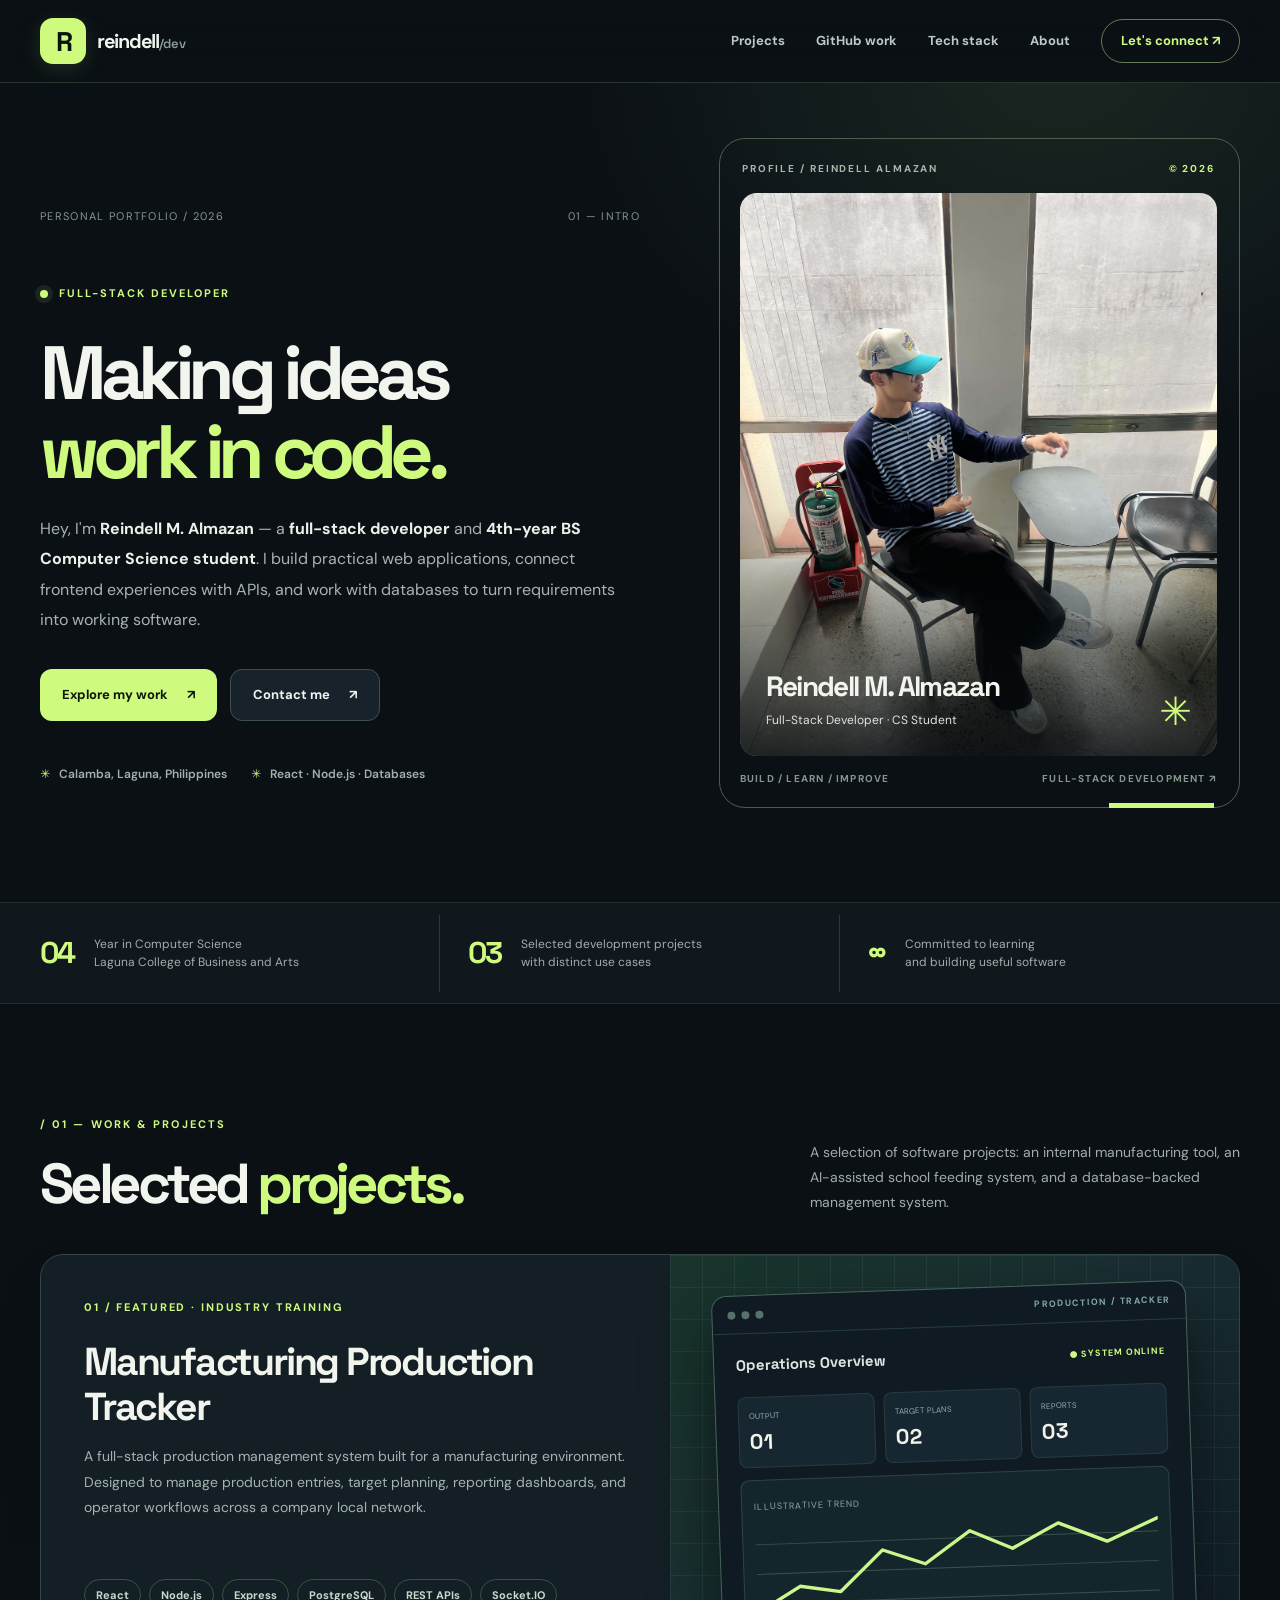
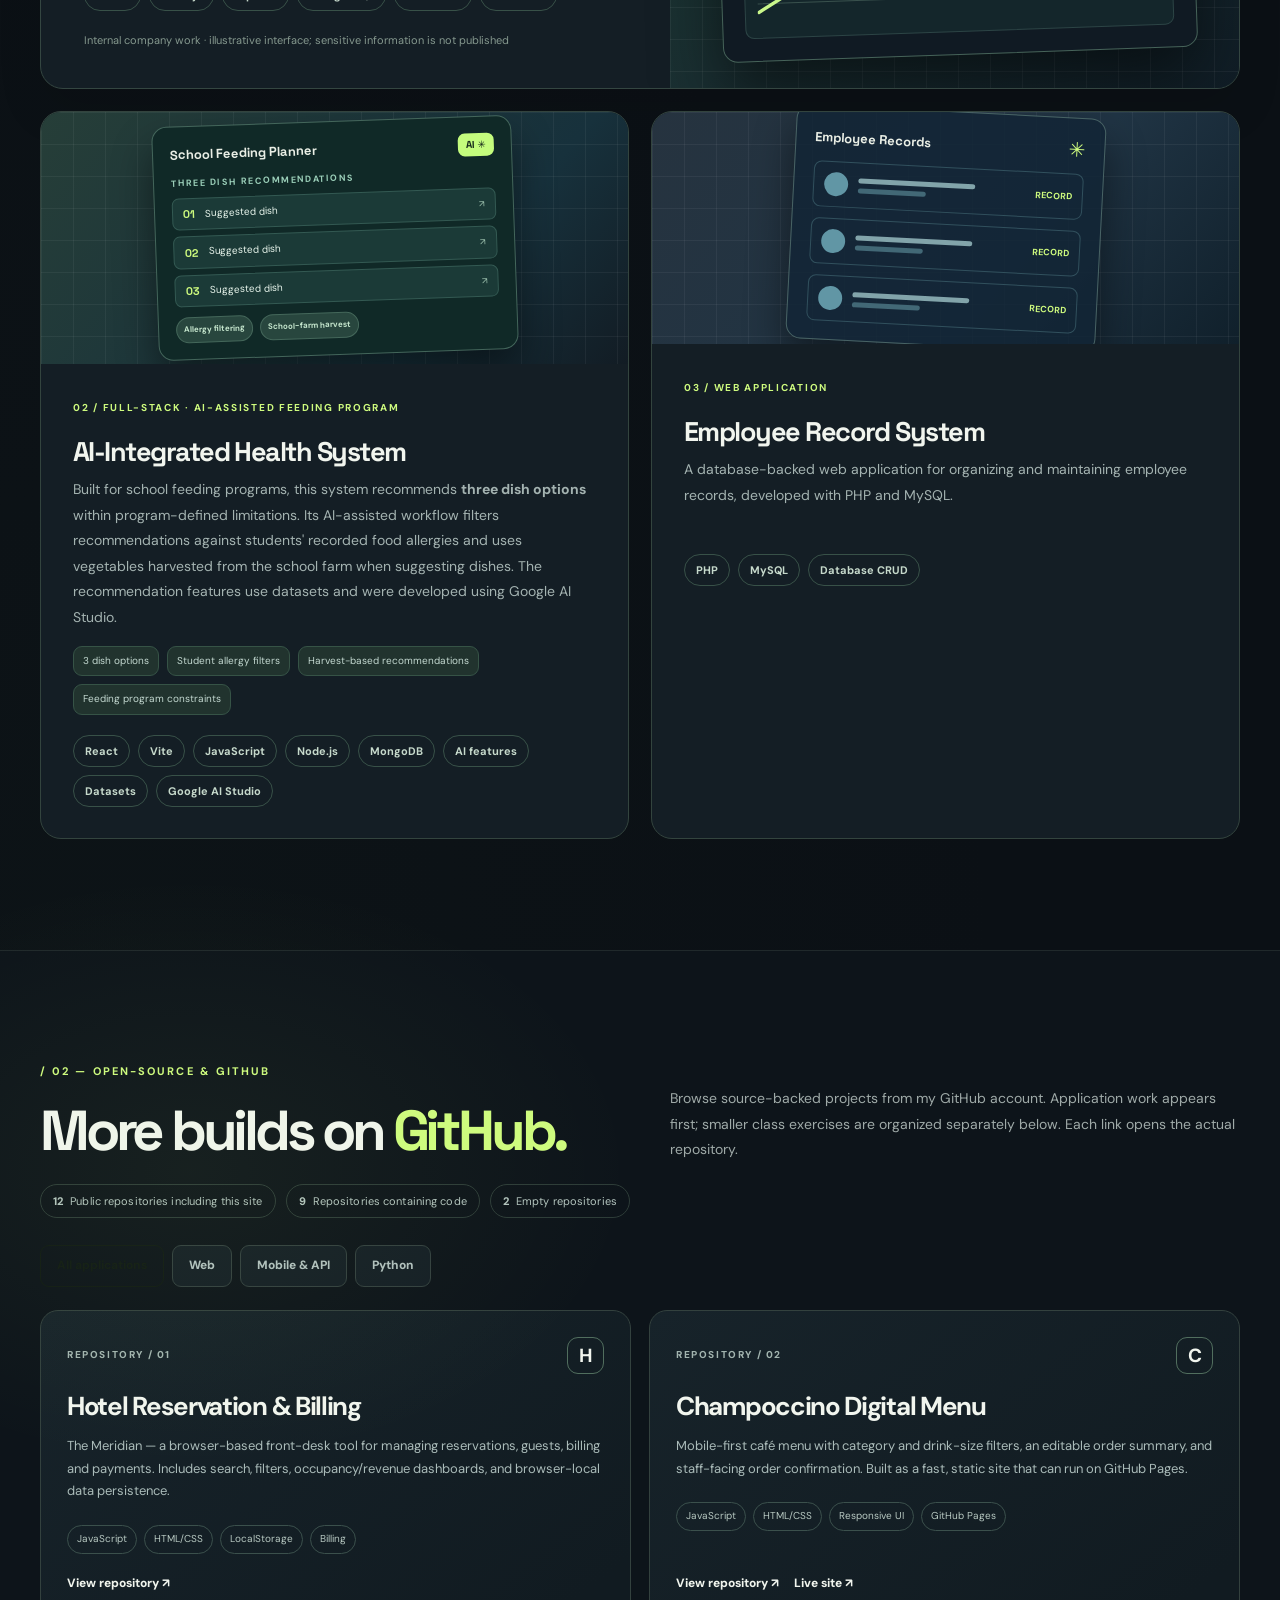
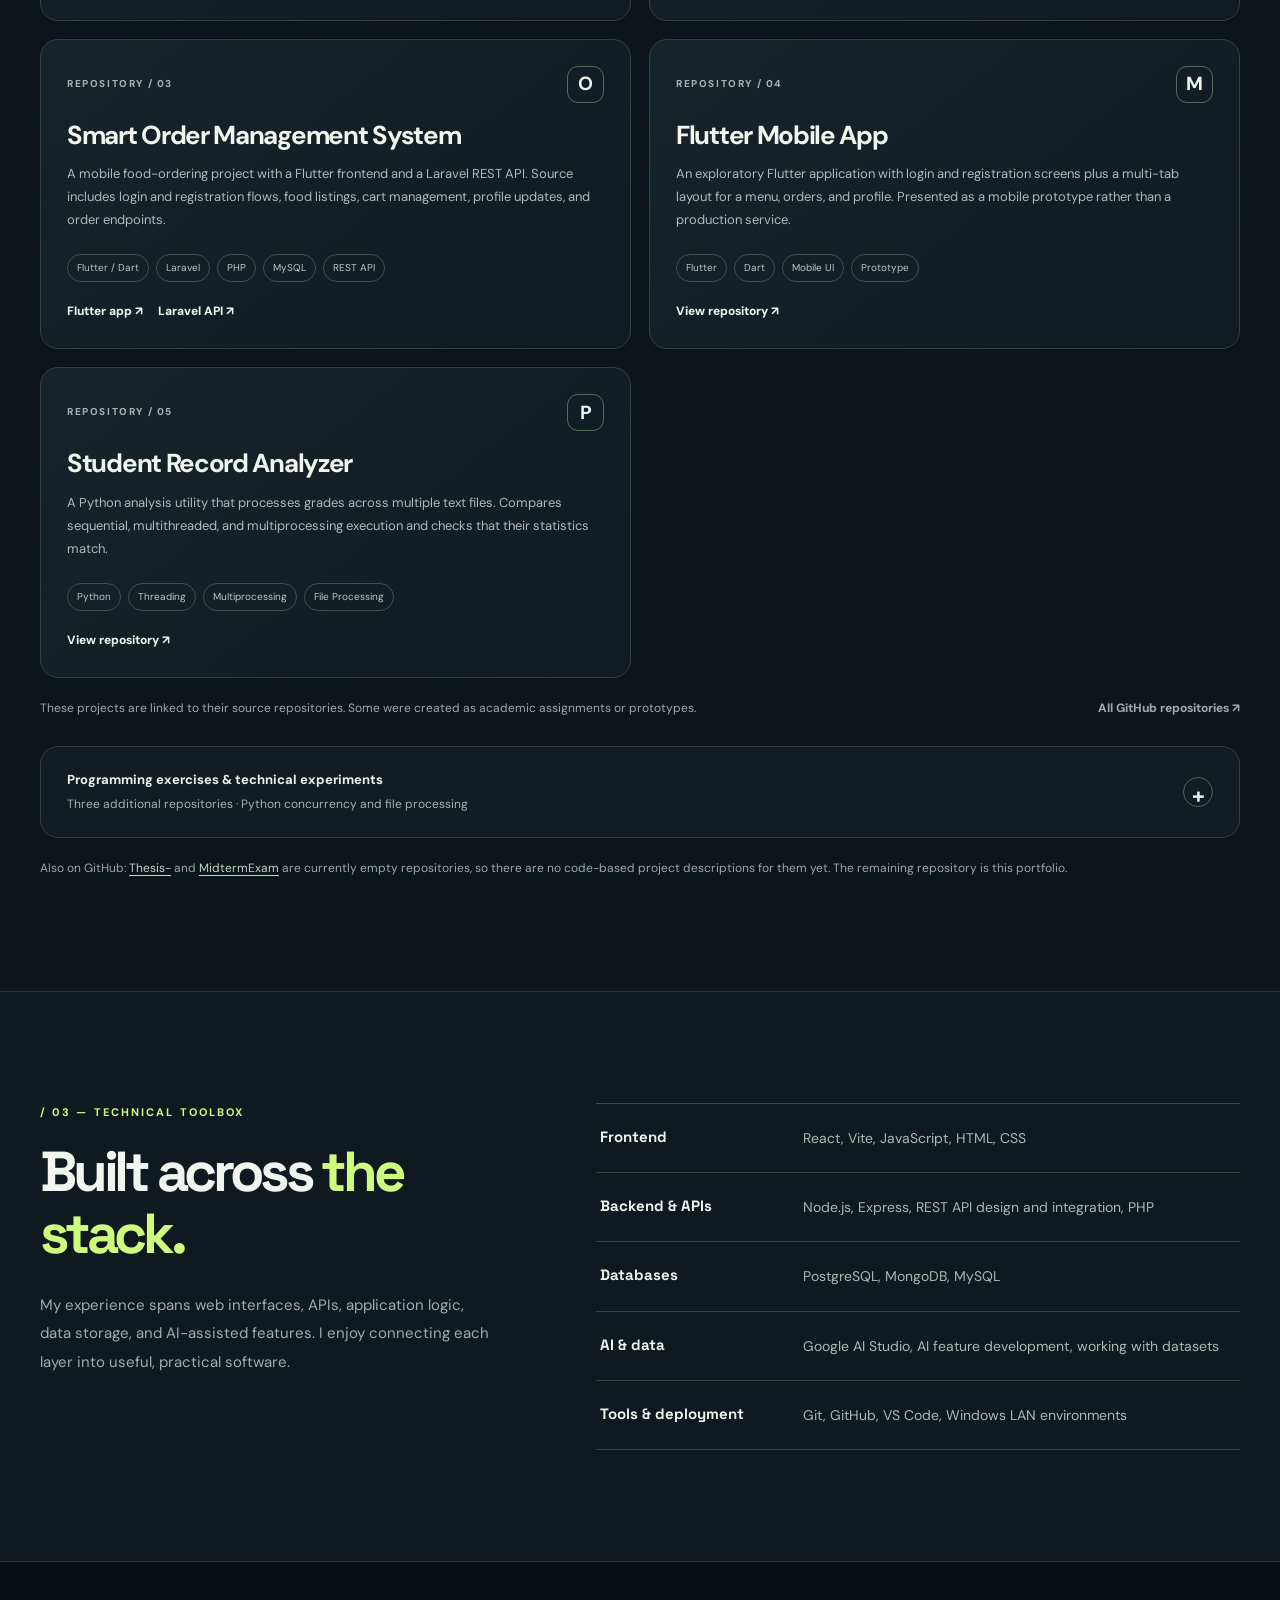
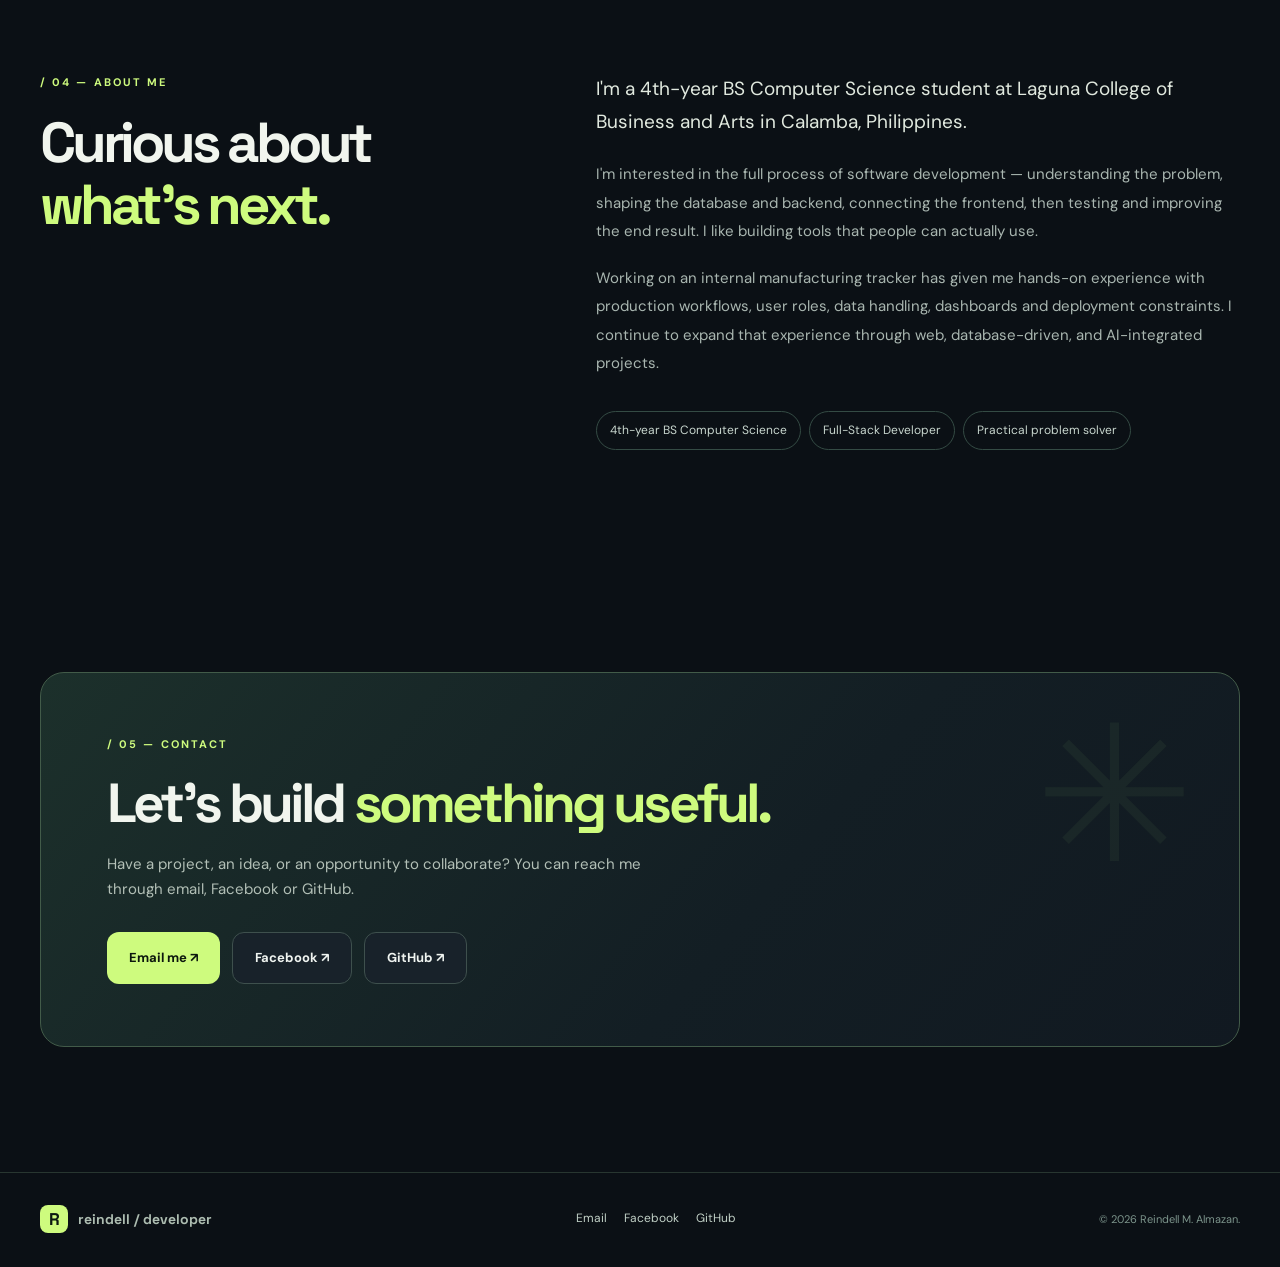
==== commit 2edd7b41: "Add files via upload" ====
--- a/index.html
+++ b/index.html
@@ -110,6 +110,54 @@
     @media(max-width:680px){.container{width:calc(100% - 36px)}.nav{height:72px}.brand-mark{width:41px;height:41px;font-size:25px}.brand-name{font-size:18px}.nav-toggle{display:flex}.nav-links{display:none;position:absolute;top:72px;left:0;right:0;background:#111b21;border-bottom:1px solid #365246;padding:22px 18px 27px;box-shadow:0 18px 30px #0008;flex-direction:column;gap:20px;align-items:stretch}.nav-links.is-open{display:flex}.nav-links a{font-size:15px}.nav-links .nav-cta{text-align:center}.hero{padding:24px 0 61px}.hero-index{margin-bottom:26px;font-size:9px}.hero h1{font-size:clamp(46px,11vw,65px);margin:22px 0}.hero-description{font-size:15px}.hero-details{gap:9px 21px;margin-top:30px}.portrait-wrap{padding:14px}.portrait-label{font-size:9px}.portrait-frame{height:min(110vw,580px)}.portrait-text strong{font-size:24px}.stat-grid{grid-template-columns:1fr}.stat-cell{border-right:0;border-bottom:1px solid #293c34;padding:15px 0}.stat-cell:last-child{border-bottom:0}.stat-figure{width:54px;font-size:27px}.section{padding:76px 0}.section-top{margin-bottom:28px}.section-heading{font-size:clamp(35px,9vw,47px)}.secondary-projects{grid-template-columns:1fr;gap:17px}.compact-copy p{min-height:0}.skill-row{grid-template-columns:1fr;gap:9px;padding:17px 2px}.contact{padding-bottom:80px}.contact-box{padding:36px 26px}.contact-box h2{font-size:clamp(35px,9vw,48px)}.contact-actions .button{flex:1 1 auto}.footer-inner{flex-wrap:wrap}.footer-copy{order:3;width:100%}.footer-links{margin-left:auto}}
     @media(max-width:420px){.hero h1{font-size:46px}.hero-actions .button{width:100%}.hero-details{display:grid}.portrait-frame{height:450px}.portrait-text{left:17px;bottom:18px}.portrait-text strong{font-size:21px}.project-copy{padding:28px 23px}.project-copy h3{font-size:30px}.compact-copy{padding:25px 23px}.dashboard-preview{transform:none}.dash-body{padding:12px}.dash-title{font-size:12px}.dash-stat b{font-size:17px}.production-art{padding:19px;min-height:290px}.contact-box{padding:34px 23px}}
     @media(prefers-reduced-motion:reduce){html{scroll-behavior:auto}.button,.compact-card{transition:none}}
+
+/* GitHub repositories — intentionally separate from featured professional projects */
+.sr-only{position:absolute;width:1px;height:1px;margin:-1px;clip:rect(0,0,0,0);white-space:nowrap;overflow:hidden;padding:0;border:0}
+.github-section{background:#0d141a;position:relative;border-top:1px solid rgba(190,221,194,.10)}
+.github-section:before{content:"";position:absolute;left:-20vw;top:-80px;width:70vw;height:600px;background:radial-gradient(ellipse,rgba(199,247,132,.055),transparent 70%);pointer-events:none}
+.github-headline{display:flex;align-items:end;justify-content:space-between;gap:32px;margin-bottom:22px}
+.github-summary{max-width:570px;color:var(--muted);margin:0;font-size:14px;line-height:1.8}
+.github-counters{display:flex;gap:10px;flex-wrap:wrap;margin:0 0 27px}
+.github-counters span{display:inline-flex;gap:7px;align-items:center;padding:7px 12px;border:1px solid #2d3c38;border-radius:999px;color:#b3c4be;font-size:11px;letter-spacing:.01em}
+.github-counters strong{color:var(--lime);font-weight:800}
+.github-filters{display:flex;gap:8px;flex-wrap:wrap;margin:0 0 23px}
+.github-filter{cursor:pointer;color:#b1c0be;background:#141e25;border:1px solid #33403f;border-radius:9px;padding:10px 16px;font-size:12px;font-weight:800;transition:border .2s,background .2s,color .2s}
+.github-filter:hover{border-color:#7e996b;color:#fff}
+.github-filter[aria-pressed="true"]{color:#111b13;background:var(--lime);border-color:var(--lime)}
+.github-grid{display:grid;grid-template-columns:repeat(2,minmax(0,1fr));gap:18px}
+.gh-card{min-width:0;min-height:289px;padding:26px;display:flex;flex-direction:column;border:1px solid #33413e;border-radius:18px;background:linear-gradient(142deg,#17232a 0%,#111b21 92%);transition:transform .2s,border-color .2s,box-shadow .2s}
+.gh-card:hover{transform:translateY(-4px);border-color:#96b776;box-shadow:0 20px 45px rgba(0,0,0,.22)}
+.gh-card[hidden]{display:none!important}
+.gh-card-top{display:flex;align-items:center;justify-content:space-between;margin-bottom:17px}
+.gh-card-id{color:#a2b4af;font-size:10px;font-weight:800;letter-spacing:.16em}
+.gh-card-icon{width:37px;height:37px;border-radius:11px;border:1px solid #516e5e;display:grid;place-items:center;color:var(--lime);font-family:var(--display);font-size:19px;font-weight:700}
+.gh-card h3{font-family:var(--display);font-size:clamp(20px,2.2vw,26px);letter-spacing:-.05em;line-height:1.22;margin:0 0 12px}
+.gh-card p{font-size:13px;line-height:1.76;margin:0;color:#aabbb9;max-width:570px}
+.gh-tags{display:flex;gap:7px;flex-wrap:wrap;margin:22px 0 20px}
+.gh-tags span{display:inline-block;border:1px solid #3b504c;border-radius:999px;color:#b8c9c2;font-size:10px;padding:5px 9px;white-space:nowrap}
+.gh-card-links{display:flex;align-items:center;gap:15px;flex-wrap:wrap;margin-top:auto}
+.gh-card-links a{font-size:12px;font-weight:800;color:var(--lime);text-decoration:none;white-space:nowrap}
+.gh-card-links a:hover{text-decoration:underline;text-underline-offset:4px}
+.github-bottom{display:flex;justify-content:space-between;align-items:center;gap:12px;margin:21px 0 0;font-size:12px;color:var(--muted)}
+.github-bottom a{color:var(--lime);font-weight:800;text-decoration:none}
+.github-archive{margin-top:27px;border:1px solid #32413d;border-radius:18px;background:#121c22;overflow:hidden}
+.github-archive summary{cursor:pointer;display:flex;justify-content:space-between;align-items:center;gap:18px;padding:22px 26px;list-style:none;font-size:13px;font-weight:800;color:#e8eee7}
+.github-archive summary::-webkit-details-marker{display:none}
+.github-archive summary .archive-copy{display:block;color:#a2b4b0;font-weight:400;font-size:12px;margin-top:5px}
+.github-archive summary .archive-plus{width:30px;height:30px;border-radius:50%;border:1px solid #516457;display:grid;place-items:center;color:var(--lime);font-size:22px;flex:0 0 30px;transition:transform .2s}
+.github-archive[open] .archive-plus{transform:rotate(45deg)}
+.archive-list{padding:4px 26px 24px;border-top:1px solid #2d3b38}
+.archive-entry{display:flex;align-items:start;justify-content:space-between;gap:20px;padding:18px 0;border-bottom:1px solid #293733}
+.archive-entry:last-child{border-bottom:0}
+.archive-entry strong{font-size:13px;display:block;margin-bottom:4px}
+.archive-entry p{font-size:12px;line-height:1.6;color:#a3b6b1;margin:0}
+.archive-entry a{font-size:12px;font-weight:800;text-decoration:none;color:var(--lime);white-space:nowrap}
+.archive-entry a:hover{text-decoration:underline}
+.empty-repositories{margin:20px 0 0;font-size:12px;line-height:1.8;color:#99aaa6}
+.empty-repositories a{color:#c1d5c5;text-underline-offset:3px}
+@media(max-width:780px){.github-headline{display:block}.github-summary{margin-top:14px}.github-grid{grid-template-columns:1fr}.gh-card{min-height:260px}}
+@media(max-width:460px){.gh-card{padding:22px}.github-archive summary{padding:19px}.archive-list{padding:4px 19px 22px}.archive-entry{display:block}.archive-entry a{display:inline-block;margin-top:10px}.github-bottom{align-items:start;flex-direction:column}}
+
   </style>
 </head>
 <body>
@@ -118,7 +166,7 @@
     <div class="container nav">
       <a class="brand" href="#top" aria-label="Reindell M. Almazan — home"><span class="brand-mark" aria-hidden="true">R</span><span class="brand-name">reindell<span>/dev</span></span></a>
       <button class="nav-toggle" id="nav-toggle" type="button" aria-controls="nav-links" aria-expanded="false" aria-label="Open navigation menu"><svg viewBox="0 0 24 24" fill="none" stroke="currentColor" stroke-width="1.8" stroke-linecap="round" aria-hidden="true"><path d="M4 7h16M4 12h16M4 17h16"/></svg></button>
-      <nav class="nav-links" id="nav-links" aria-label="Main navigation"><a href="#projects">Projects</a><a href="#stack">Tech stack</a><a href="#about">About</a><a class="nav-cta" href="#contact">Let's connect ↗</a></nav>
+      <nav class="nav-links" id="nav-links" aria-label="Main navigation"><a href="#projects">Projects</a><a href="#github-work">GitHub work</a><a href="#stack">Tech stack</a><a href="#about">About</a><a class="nav-cta" href="#contact">Let's connect ↗</a></nav>
     </div>
   </header>
   <main id="main">
@@ -168,9 +216,41 @@
         </article>
         <article class="compact-card" aria-labelledby="project-employee"><div class="compact-art employee-art" aria-label="Illustrative employee management interface"><div class="employee-ui"><div class="employee-ui-head">Employee Records <span aria-hidden="true">✳</span></div><div class="employee-row"><i class="avatar"></i><div class="lines"><i></i><i></i></div><b>RECORD</b></div><div class="employee-row"><i class="avatar"></i><div class="lines"><i></i><i></i></div><b>RECORD</b></div><div class="employee-row"><i class="avatar"></i><div class="lines"><i></i><i></i></div><b>RECORD</b></div></div></div><div class="compact-copy"><span class="project-number">03 / WEB APPLICATION</span><h3 id="project-employee">Employee Record System</h3><p>A database-backed web application for organizing and maintaining employee records, developed with PHP and MySQL.</p><div class="tags"><span class="tag">PHP</span><span class="tag">MySQL</span><span class="tag">Database CRUD</span></div></div></article>
       </div></div></section>
-    <section class="section stack" id="stack" aria-labelledby="stack-heading"><div class="container stack-layout"><div class="stack-copy"><span class="section-label">/ 02 — Technical toolbox</span><h2 class="section-heading" id="stack-heading">Built across <span>the stack.</span></h2><p>My experience spans web interfaces, APIs, application logic, data storage, and AI-assisted features. I enjoy connecting each layer into useful, practical software.</p></div><div class="skill-table" aria-label="Technologies I use"><div class="skill-row"><strong>Frontend</strong><span>React, Vite, JavaScript, HTML, CSS</span></div><div class="skill-row"><strong>Backend & APIs</strong><span>Node.js, Express, REST API design and integration, PHP</span></div><div class="skill-row"><strong>Databases</strong><span>PostgreSQL, MongoDB, MySQL</span></div><div class="skill-row"><strong>AI & data</strong><span>Google AI Studio, AI feature development, working with datasets</span></div><div class="skill-row"><strong>Tools & deployment</strong><span>Git, GitHub, VS Code, Windows LAN environments</span></div></div></div></section>
-    <section class="section" id="about" aria-labelledby="about-heading"><div class="container about-layout"><div><span class="section-label">/ 03 — About me</span><h2 class="section-heading" id="about-heading">Curious about <span>what's next.</span></h2></div><div class="about-body"><p class="about-lead">I'm a 4th-year BS Computer Science student at Laguna College of Business and Arts in Calamba, Philippines.</p><p>I'm interested in the full process of software development — understanding the problem, shaping the database and backend, connecting the frontend, then testing and improving the end result. I like building tools that people can actually use.</p><p>Working on an internal manufacturing tracker has given me hands-on experience with production workflows, user roles, data handling, dashboards and deployment constraints. I continue to expand that experience through web, database-driven, and AI-integrated projects.</p><div class="about-chips"><span>4th-year BS Computer Science</span><span>Full-Stack Developer</span><span>Practical problem solver</span></div></div></div></section>
-    <section class="section contact" id="contact" aria-labelledby="contact-heading"><div class="container"><div class="contact-box"><span class="section-label">/ 04 — Contact</span><h2 id="contact-heading">Let's build <span>something useful.</span></h2><p>Have a project, an idea, or an opportunity to collaborate? You can reach me through email, Facebook or GitHub.</p><div class="contact-actions"><a class="button button-primary" href="mailto:reindellalmazan29@gmail.com">Email me ↗</a><a class="button button-secondary" href="https://www.facebook.com/0900209002.r" target="_blank" rel="noopener noreferrer">Facebook ↗</a><a class="button button-secondary" href="https://github.com/reindell" target="_blank" rel="noopener noreferrer">GitHub ↗</a></div></div></div></section>
+<section class="section github-section" id="github-work" aria-labelledby="github-heading">
+  <div class="container">
+    <div class="github-headline"><div><span class="section-label">/ 02 — Open-source & GitHub</span><h2 class="section-heading" id="github-heading">More builds on <span>GitHub.</span></h2></div><p class="github-summary">Browse source-backed projects from my GitHub account. Application work appears first; smaller class exercises are organized separately below. Each link opens the actual repository.</p></div>
+    <div class="github-counters" aria-label="GitHub repository summary"><span><strong>12</strong> Public repositories including this site</span><span><strong>9</strong> Repositories containing code</span><span><strong>2</strong> Empty repositories</span></div>
+    <div class="github-filters" role="group" aria-label="Filter GitHub projects"><button class="github-filter" type="button" data-gh-filter="all" aria-pressed="true">All applications</button><button class="github-filter" type="button" data-gh-filter="web" aria-pressed="false">Web</button><button class="github-filter" type="button" data-gh-filter="mobile" aria-pressed="false">Mobile &amp; API</button><button class="github-filter" type="button" data-gh-filter="python" aria-pressed="false">Python</button></div>
+    <p id="github-filter-status" class="sr-only" aria-live="polite" aria-atomic="true"></p>
+    <div class="github-grid"><article class="gh-card" data-gh-group="web" aria-label="Hotel Reservation & Billing">
+    <div class="gh-card-top"><span class="gh-card-id">REPOSITORY / 01</span><span class="gh-card-icon" aria-hidden="true">H</span></div>
+    <h3>Hotel Reservation & Billing</h3><p>The Meridian — a browser-based front-desk tool for managing reservations, guests, billing and payments. Includes search, filters, occupancy/revenue dashboards, and browser-local data persistence.</p>
+    <div class="gh-tags"><span>JavaScript</span><span>HTML/CSS</span><span>LocalStorage</span><span>Billing</span></div><div class="gh-card-links"><a href="https://github.com/reindell/modern-javascript-hotel-reservation" target="_blank" rel="noopener noreferrer">View repository ↗</a></div>
+  </article><article class="gh-card" data-gh-group="web" aria-label="Champoccino Digital Menu">
+    <div class="gh-card-top"><span class="gh-card-id">REPOSITORY / 02</span><span class="gh-card-icon" aria-hidden="true">C</span></div>
+    <h3>Champoccino Digital Menu</h3><p>Mobile-first café menu with category and drink-size filters, an editable order summary, and staff-facing order confirmation. Built as a fast, static site that can run on GitHub Pages.</p>
+    <div class="gh-tags"><span>JavaScript</span><span>HTML/CSS</span><span>Responsive UI</span><span>GitHub Pages</span></div><div class="gh-card-links"><a href="https://github.com/reindell/champoccino" target="_blank" rel="noopener noreferrer">View repository ↗</a><a href="https://reindell.github.io/champoccino/" target="_blank" rel="noopener noreferrer">Live site ↗</a></div>
+  </article><article class="gh-card" data-gh-group="mobile" aria-label="Smart Order Management System">
+    <div class="gh-card-top"><span class="gh-card-id">REPOSITORY / 03</span><span class="gh-card-icon" aria-hidden="true">O</span></div>
+    <h3>Smart Order Management System</h3><p>A mobile food-ordering project with a Flutter frontend and a Laravel REST API. Source includes login and registration flows, food listings, cart management, profile updates, and order endpoints.</p>
+    <div class="gh-tags"><span>Flutter / Dart</span><span>Laravel</span><span>PHP</span><span>MySQL</span><span>REST API</span></div><div class="gh-card-links"><a href="https://github.com/reindell/Flutter-Dart-Laravel-API-Final-Exam" target="_blank" rel="noopener noreferrer">Flutter app ↗</a><a href="https://github.com/reindell/Laravel-Final-Exam" target="_blank" rel="noopener noreferrer">Laravel API ↗</a></div>
+  </article><article class="gh-card" data-gh-group="mobile" aria-label="Flutter Mobile App">
+    <div class="gh-card-top"><span class="gh-card-id">REPOSITORY / 04</span><span class="gh-card-icon" aria-hidden="true">M</span></div>
+    <h3>Flutter Mobile App</h3><p>An exploratory Flutter application with login and registration screens plus a multi-tab layout for a menu, orders, and profile. Presented as a mobile prototype rather than a production service.</p>
+    <div class="gh-tags"><span>Flutter</span><span>Dart</span><span>Mobile UI</span><span>Prototype</span></div><div class="gh-card-links"><a href="https://github.com/reindell/MOBILEAPPPALMAZAN" target="_blank" rel="noopener noreferrer">View repository ↗</a></div>
+  </article><article class="gh-card" data-gh-group="python" aria-label="Student Record Analyzer">
+    <div class="gh-card-top"><span class="gh-card-id">REPOSITORY / 05</span><span class="gh-card-icon" aria-hidden="true">P</span></div>
+    <h3>Student Record Analyzer</h3><p>A Python analysis utility that processes grades across multiple text files. Compares sequential, multithreaded, and multiprocessing execution and checks that their statistics match.</p>
+    <div class="gh-tags"><span>Python</span><span>Threading</span><span>Multiprocessing</span><span>File Processing</span></div><div class="gh-card-links"><a href="https://github.com/reindell/student-record-analyzer" target="_blank" rel="noopener noreferrer">View repository ↗</a></div>
+  </article></div>
+    <div class="github-bottom"><span>These projects are linked to their source repositories. Some were created as academic assignments or prototypes.</span><a href="https://github.com/reindell?tab=repositories" target="_blank" rel="noopener noreferrer">All GitHub repositories ↗</a></div>
+    <details class="github-archive"><summary><span>Programming exercises &amp; technical experiments<span class="archive-copy">Three additional repositories · Python concurrency and file processing</span></span><span class="archive-plus" aria-hidden="true">+</span></summary><div class="archive-list"><div class="archive-entry"><div><strong>Investigating Race Conditions Using Python Threads</strong><p>Python lab investigating race conditions and thread synchronization using threading.Lock.</p></div><a href="https://github.com/reindell/Investigating-Race-Conditions-Using-Python-Threads" target="_blank" rel="noopener noreferrer">Repository ↗</a></div><div class="archive-entry"><div><strong>Multi-threaded File Copier & Matrix Multiplication</strong><p>Python coursework comparing sequential copying with threading and matrix multiplication with multiprocessing.</p></div><a href="https://github.com/reindell/Laboratory-Activity-3-Multi-threaded-File-Copier" target="_blank" rel="noopener noreferrer">Repository ↗</a></div><div class="archive-entry"><div><strong>Parallel File Processing Examination</strong><p>Python exercise analyzing text files with sequential, threaded, and multiprocessing workflows.</p></div><a href="https://github.com/reindell/Laboratory-Practical-Examination-" target="_blank" rel="noopener noreferrer">Repository ↗</a></div></div></details>
+    <p class="empty-repositories">Also on GitHub: <a href="https://github.com/reindell/Thesis-" target="_blank" rel="noopener noreferrer">Thesis-</a> and <a href="https://github.com/reindell/MidtermExam" target="_blank" rel="noopener noreferrer">MidtermExam</a> are currently empty repositories, so there are no code-based project descriptions for them yet. The remaining repository is this portfolio.</p>
+  </div>
+</section>
+    <section class="section stack" id="stack" aria-labelledby="stack-heading"><div class="container stack-layout"><div class="stack-copy"><span class="section-label">/ 03 — Technical toolbox</span><h2 class="section-heading" id="stack-heading">Built across <span>the stack.</span></h2><p>My experience spans web interfaces, APIs, application logic, data storage, and AI-assisted features. I enjoy connecting each layer into useful, practical software.</p></div><div class="skill-table" aria-label="Technologies I use"><div class="skill-row"><strong>Frontend</strong><span>React, Vite, JavaScript, HTML, CSS</span></div><div class="skill-row"><strong>Backend & APIs</strong><span>Node.js, Express, REST API design and integration, PHP</span></div><div class="skill-row"><strong>Databases</strong><span>PostgreSQL, MongoDB, MySQL</span></div><div class="skill-row"><strong>AI & data</strong><span>Google AI Studio, AI feature development, working with datasets</span></div><div class="skill-row"><strong>Tools & deployment</strong><span>Git, GitHub, VS Code, Windows LAN environments</span></div></div></div></section>
+    <section class="section" id="about" aria-labelledby="about-heading"><div class="container about-layout"><div><span class="section-label">/ 04 — About me</span><h2 class="section-heading" id="about-heading">Curious about <span>what's next.</span></h2></div><div class="about-body"><p class="about-lead">I'm a 4th-year BS Computer Science student at Laguna College of Business and Arts in Calamba, Philippines.</p><p>I'm interested in the full process of software development — understanding the problem, shaping the database and backend, connecting the frontend, then testing and improving the end result. I like building tools that people can actually use.</p><p>Working on an internal manufacturing tracker has given me hands-on experience with production workflows, user roles, data handling, dashboards and deployment constraints. I continue to expand that experience through web, database-driven, and AI-integrated projects.</p><div class="about-chips"><span>4th-year BS Computer Science</span><span>Full-Stack Developer</span><span>Practical problem solver</span></div></div></div></section>
+    <section class="section contact" id="contact" aria-labelledby="contact-heading"><div class="container"><div class="contact-box"><span class="section-label">/ 05 — Contact</span><h2 id="contact-heading">Let's build <span>something useful.</span></h2><p>Have a project, an idea, or an opportunity to collaborate? You can reach me through email, Facebook or GitHub.</p><div class="contact-actions"><a class="button button-primary" href="mailto:reindellalmazan29@gmail.com">Email me ↗</a><a class="button button-secondary" href="https://www.facebook.com/0900209002.r" target="_blank" rel="noopener noreferrer">Facebook ↗</a><a class="button button-secondary" href="https://github.com/reindell" target="_blank" rel="noopener noreferrer">GitHub ↗</a></div></div></div></section>
   </main>
   <footer class="footer"><div class="container footer-inner"><a href="#top" class="footer-brand"><span class="footer-logo" aria-hidden="true">R</span> reindell / developer</a><div class="footer-links"><a href="mailto:reindellalmazan29@gmail.com">Email</a><a href="https://www.facebook.com/0900209002.r" target="_blank" rel="noopener noreferrer">Facebook</a><a href="https://github.com/reindell" target="_blank" rel="noopener noreferrer">GitHub</a></div><span class="footer-copy">© <span id="year">2026</span> Reindell M. Almazan.</span></div></footer>
   <script>
@@ -187,5 +267,23 @@
       const year=document.getElementById('year');if(year)year.textContent=String(new Date().getFullYear());
     })();
   </script>
+<script>
+  (() => {
+    const buttons=[...document.querySelectorAll('[data-gh-filter]')];
+    const cards=[...document.querySelectorAll('[data-gh-group]')];
+    const status=document.getElementById('github-filter-status');
+    buttons.forEach(button=>button.addEventListener('click',()=>{
+      const filter=button.dataset.ghFilter;
+      let count=0;
+      for(const card of cards){
+        const visible=filter==='all'||card.dataset.ghGroup===filter;
+        card.hidden=!visible;
+        if(visible)count++;
+      }
+      buttons.forEach(b=>b.setAttribute('aria-pressed',String(b===button)));
+      if(status)status.textContent=`Showing ${count} ${count===1?'project':'projects'} in ${button.textContent.trim()}.`;
+    }));
+  })();
+</script>
 </body>
 </html>
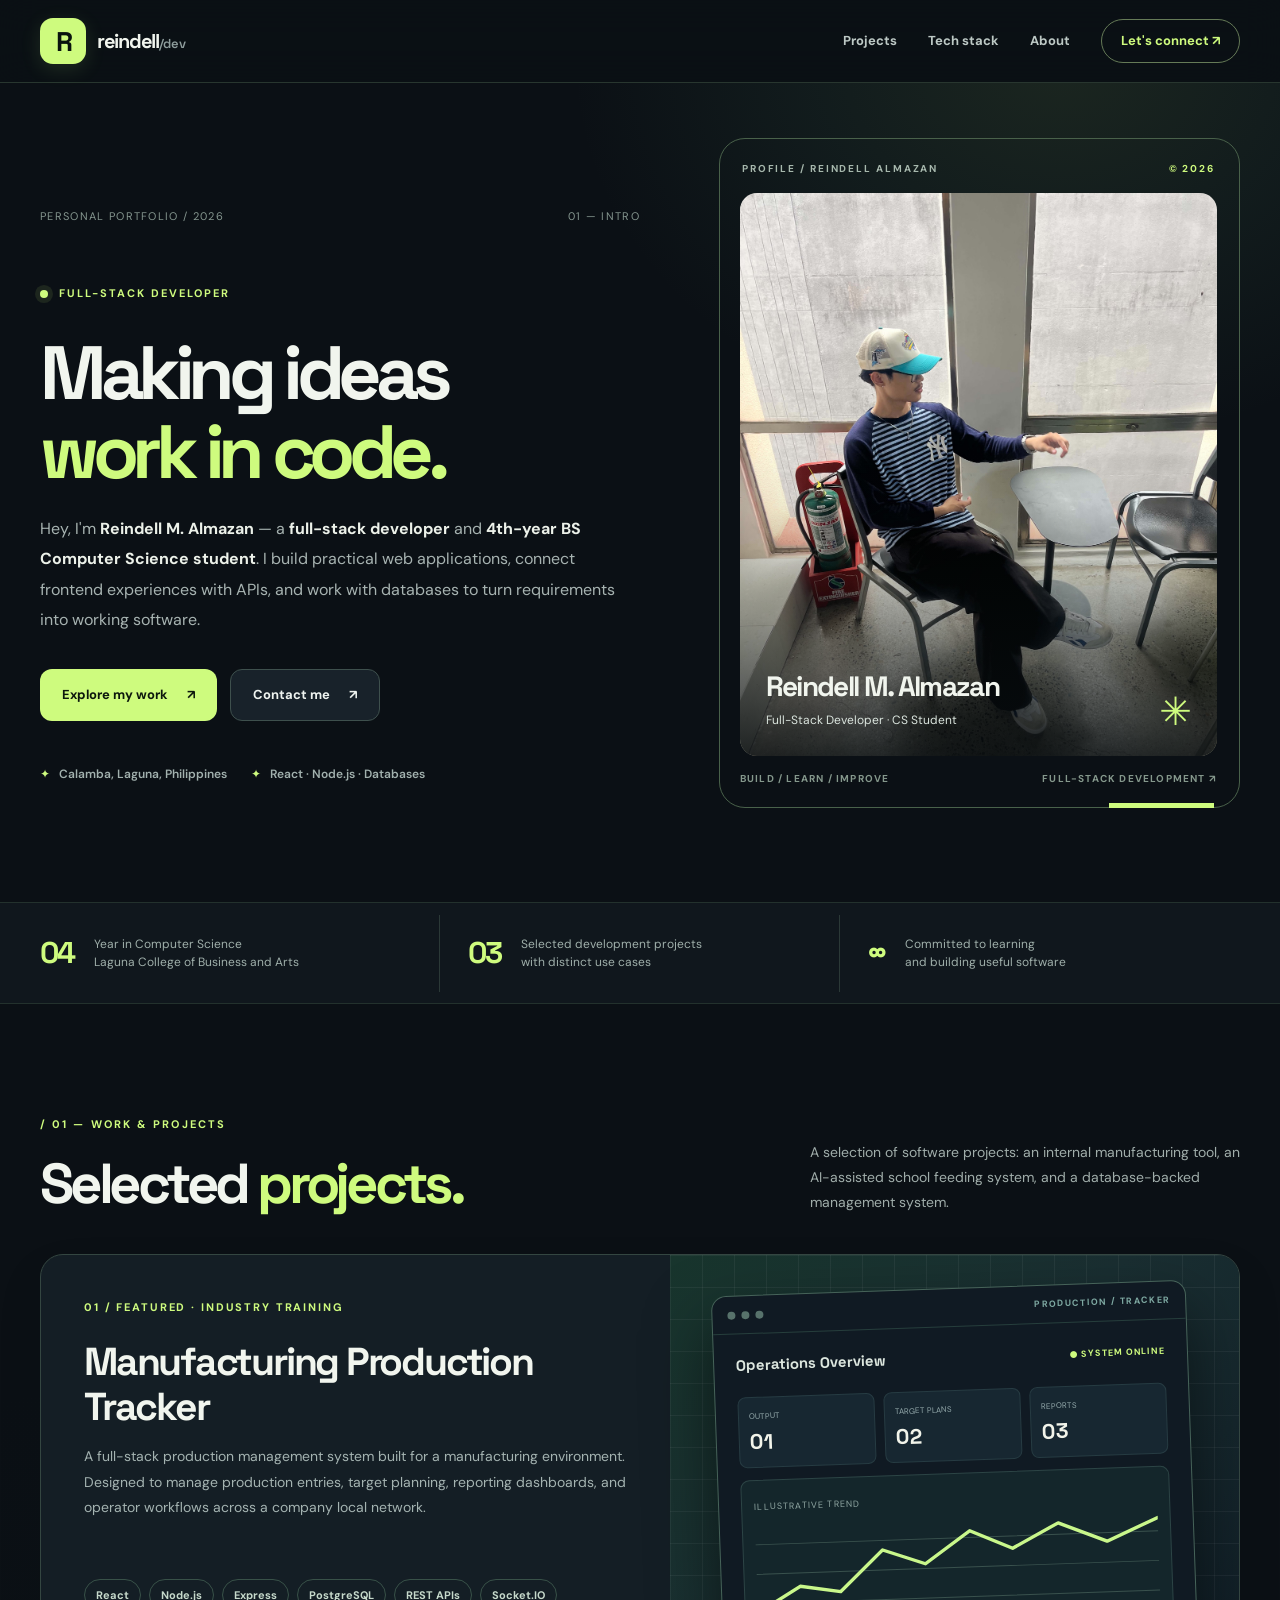
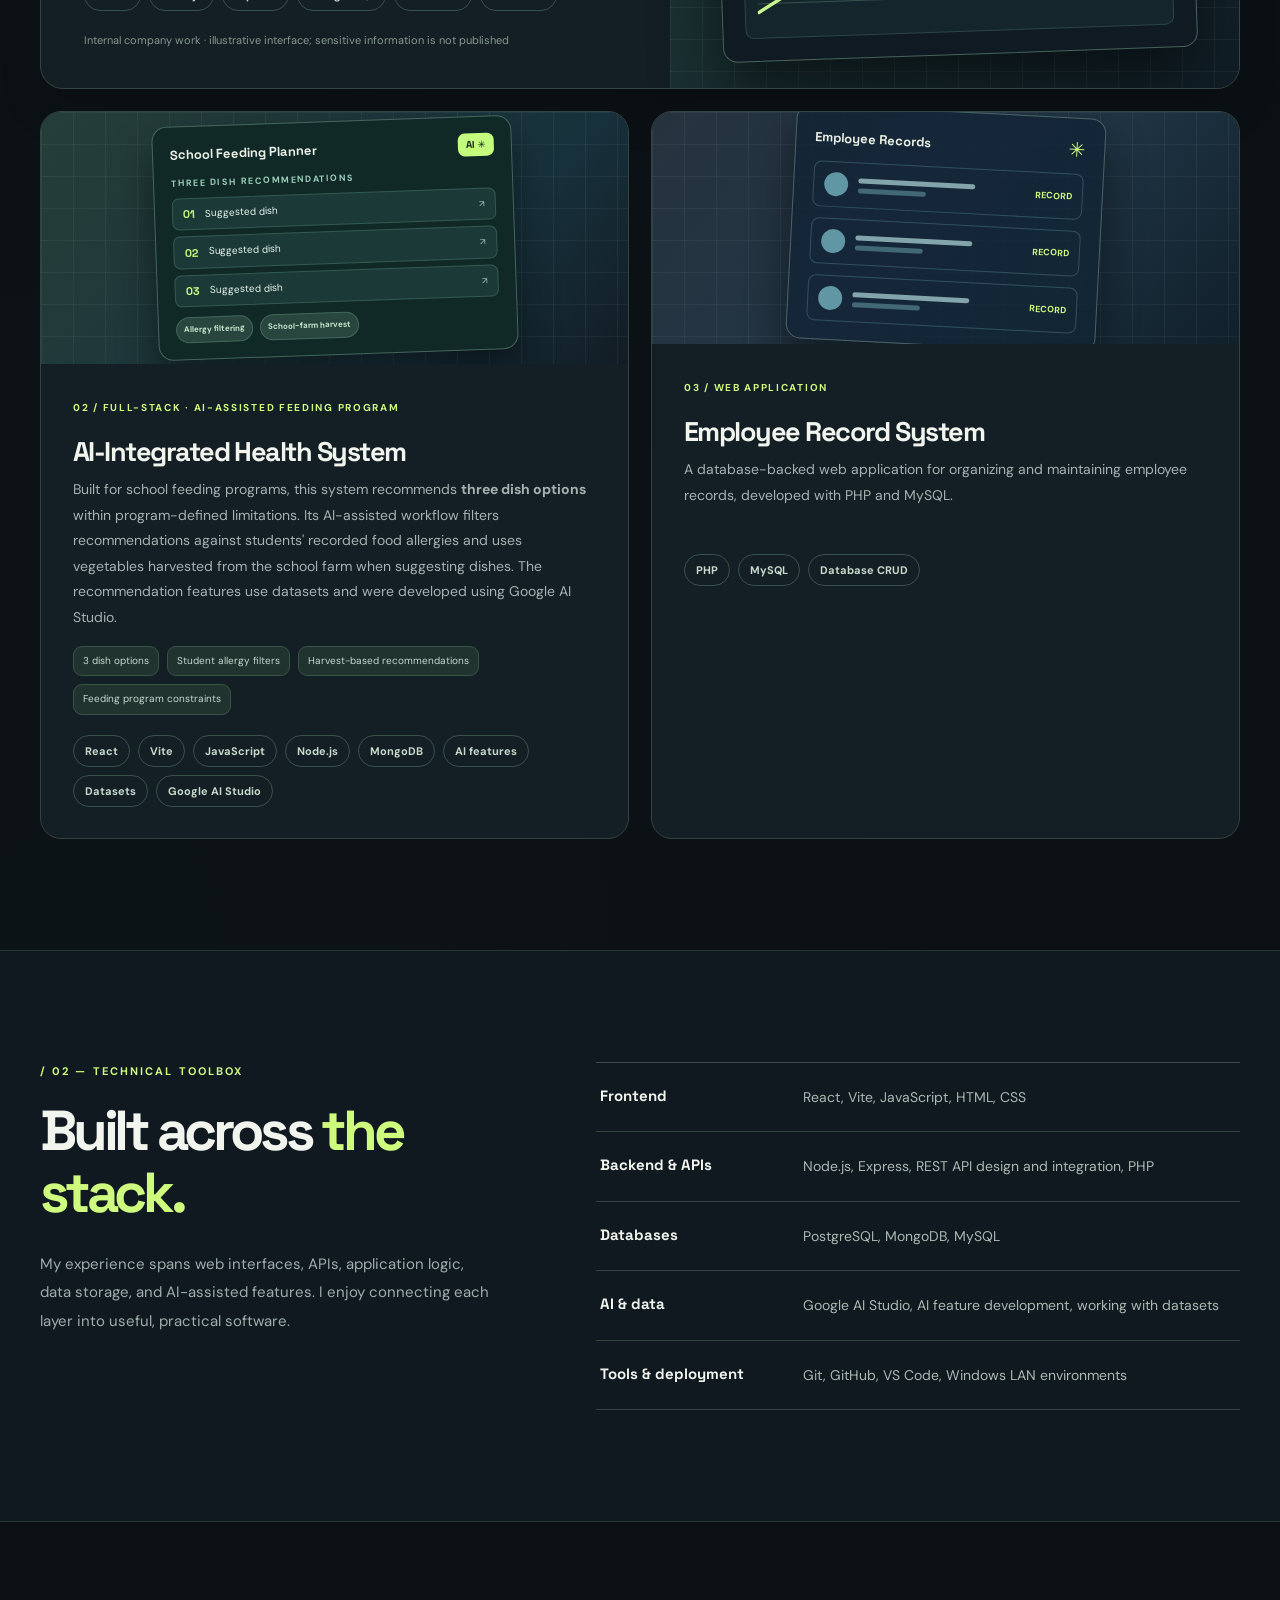
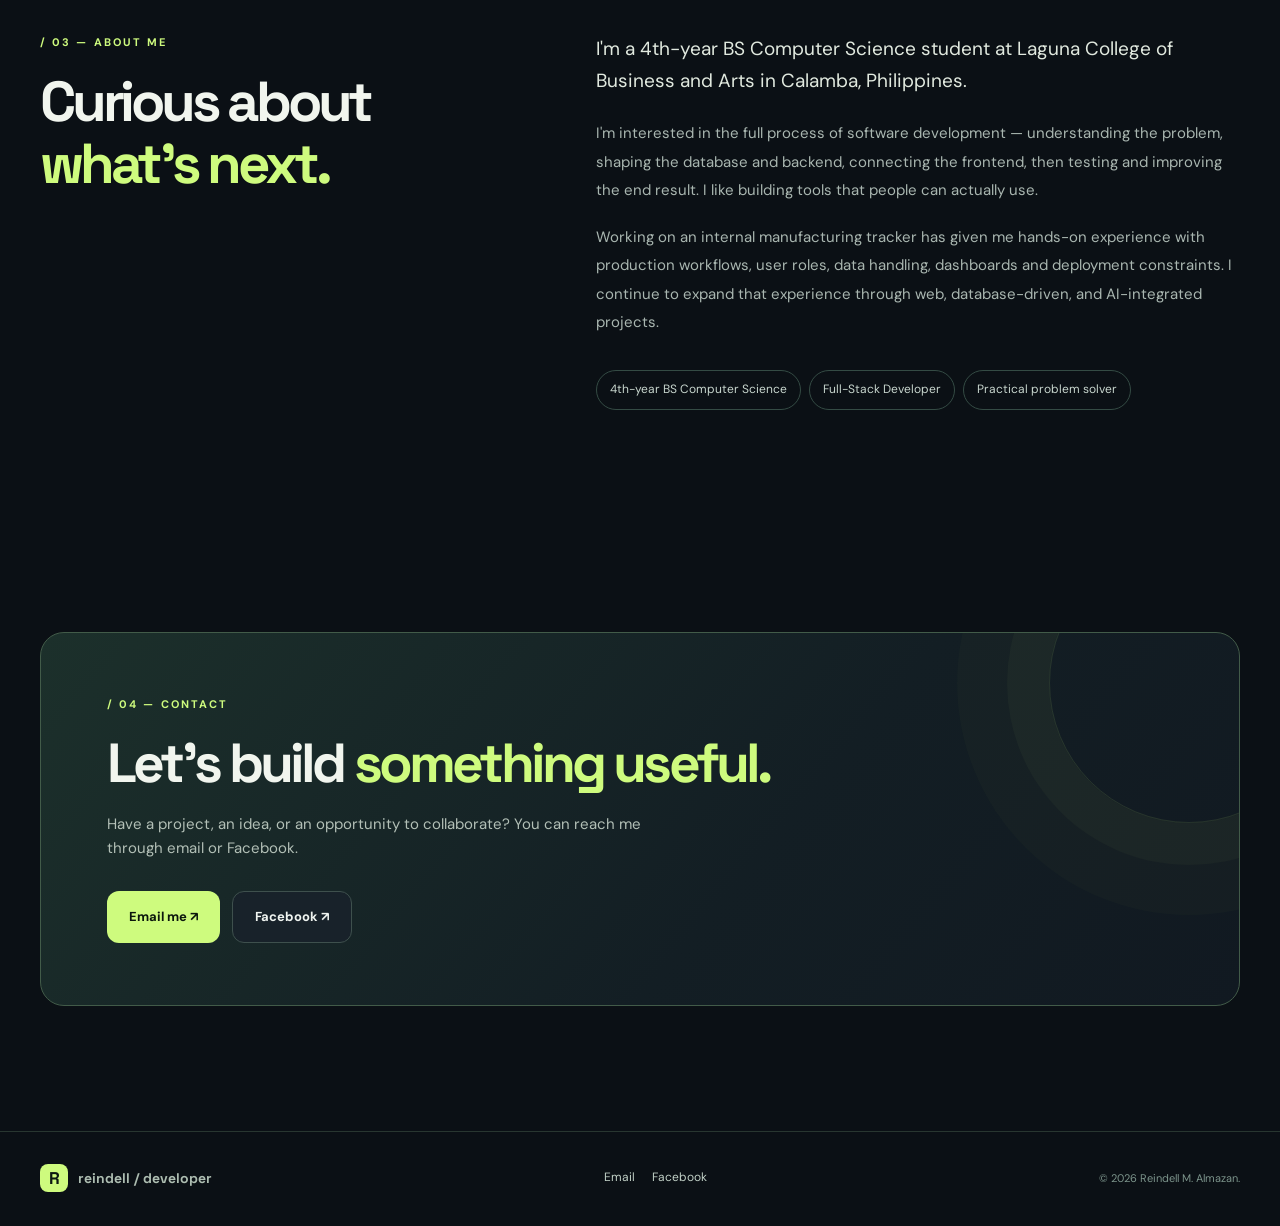
==== commit 6363a67a: "Add files via upload" ====
--- a/index.html
+++ b/index.html
@@ -12,7 +12,14 @@
   <meta property="og:title" content="Reindell M. Almazan — Full-Stack Developer">
   <meta property="og:description" content="Building practical software, from frontend to APIs and databases.">
   <meta property="og:url" content="https://reindell.github.io/">
-  <meta property="og:image" content="https://reindell.github.io/profile-photo.jpg">
+  <meta property="og:image" content="https://reindell.github.io/site-icon.png?v=2">
+  <meta property="og:image:width" content="512">
+  <meta property="og:image:height" content="512">
+  <meta name="twitter:card" content="summary">
+  <meta name="twitter:image" content="https://reindell.github.io/site-icon.png?v=2">
+  <link rel="icon" type="image/svg+xml" href="/favicon.svg?v=2">
+  <link rel="icon" sizes="any" href="/favicon.ico?v=2">
+  <link rel="apple-touch-icon" sizes="180x180" href="/apple-touch-icon.png?v=2">
   <link rel="preconnect" href="https://fonts.googleapis.com">
   <link rel="preconnect" href="https://fonts.gstatic.com" crossorigin>
   <link href="https://fonts.googleapis.com/css2?family=DM+Sans:wght@400;500;600;700&family=Space+Grotesk:wght@400;500;600;700&display=swap" rel="stylesheet">
@@ -48,7 +55,7 @@
     .hero-actions{display:flex;align-items:center;flex-wrap:wrap;gap:13px;margin-top:33px}
     .button{display:inline-flex;align-items:center;justify-content:center;gap:19px;min-height:52px;padding:13px 22px;border-radius:12px;font:700 13px/1.5 var(--font);text-decoration:none;transition:transform .2s,background .2s,border-color .2s}
     .button:hover{transform:translateY(-3px)}.button-primary{background:var(--accent);color:#0c170d}.button-primary:hover{background:#dfffaa}.button-secondary{background:#18222a;color:#eff4f0;border:1px solid #3e504d}.button-secondary:hover{border-color:#91b975}
-    .hero-details{display:flex;flex-wrap:wrap;gap:24px;margin-top:44px;color:#a2b1ae;font-size:12px;font-weight:600}.hero-details span::before{content:"✳";color:var(--accent);margin-right:9px}
+    .hero-details{display:flex;flex-wrap:wrap;gap:24px;margin-top:44px;color:#a2b1ae;font-size:12px;font-weight:600}.hero-details span::before{content:"✦";color:var(--accent);margin-right:9px}
     .portrait-wrap{position:relative;padding:23px 23px 21px 21px;margin-left:auto;width:100%;max-width:540px}
     .portrait-wrap::before{content:"";position:absolute;inset:0;border:1px solid #49614a;border-radius:26px;pointer-events:none}
     .portrait-wrap::after{content:"";position:absolute;bottom:0;right:26px;width:105px;height:5px;background:var(--accent)}
@@ -103,7 +110,7 @@
     .compact-copy{padding:30px 32px 31px}.compact-copy .project-number{font-size:10px}.compact-copy h3{font-size:27px;margin:17px 0 10px}.compact-copy p{min-height:77px}.compact-copy .tags{padding-top:20px}
     .stack{border-block:1px solid #243731;background:#101920}.stack-layout{display:grid;grid-template-columns:.85fr 1.15fr;gap:80px}.stack-copy p{color:#9eaeab;line-height:1.9;max-width:455px;margin-top:26px}.skill-table{border-top:1px solid #385047}.skill-row{display:grid;grid-template-columns:175px 1fr;gap:28px;border-bottom:1px solid #33453c;padding:23px 4px}.skill-row strong{font:700 15px var(--heading)}.skill-row span{font-size:14px;line-height:1.6;color:#aab9b2}
     .about-layout{display:grid;grid-template-columns:.85fr 1.15fr;gap:80px}.about-lead{color:#e1e9df;font-size:19px;line-height:1.7;margin:0 0 22px}.about-body p:not(.about-lead){color:#a9b6b0;line-height:1.9;margin:0 0 18px}.about-chips{display:flex;flex-wrap:wrap;gap:8px;padding-top:15px}.about-chips span{border:1px solid #344b44;color:#c8d6ce;padding:9px 13px;font-size:12px;border-radius:999px}
-    .contact{padding-bottom:125px}.contact-box{position:relative;overflow:hidden;background:linear-gradient(130deg,#1c302b,#131e24 60%,#111921);border:1px solid #425b49;border-radius:24px;padding:62px 66px}.contact-box::after{content:"✳";position:absolute;right:45px;top:27px;font:400 190px/1 var(--heading);color:#a3e57b0e;pointer-events:none}.contact-box h2{margin:9px 0 17px;font:700 clamp(38px,4.3vw,58px)/1.12 var(--heading);letter-spacing:-.07em}.contact-box h2 span{color:var(--accent)}.contact-box p{max-width:560px;color:#b3c0b7;margin:0}.contact-actions{display:flex;flex-wrap:wrap;gap:12px;margin-top:30px;position:relative;z-index:1}
+    .contact{padding-bottom:125px}.contact-box{position:relative;overflow:hidden;background:linear-gradient(130deg,#1c302b,#131e24 60%,#111921);border:1px solid #425b49;border-radius:24px;padding:62px 66px}.contact-box::after{content:"";position:absolute;right:-90px;top:-90px;width:280px;height:280px;border:1px solid rgba(206,251,126,.11);border-radius:50%;box-shadow:0 0 0 42px rgba(206,251,126,.03),0 0 0 92px rgba(206,251,126,.018);pointer-events:none;z-index:0}.contact-box>*{position:relative;z-index:1}@media(max-width:680px){.contact-box::after{display:none}}.contact-box h2{margin:9px 0 17px;font:700 clamp(38px,4.3vw,58px)/1.12 var(--heading);letter-spacing:-.07em}.contact-box h2 span{color:var(--accent)}.contact-box p{max-width:560px;color:#b3c0b7;margin:0}.contact-actions{display:flex;flex-wrap:wrap;gap:12px;margin-top:30px;position:relative;z-index:1}
     .footer{border-top:1px solid #283630;padding:32px 0 34px}.footer-inner{display:flex;align-items:center;justify-content:space-between;gap:20px}.footer-brand{display:inline-flex;align-items:center;gap:10px;text-decoration:none;font:700 14px var(--heading);color:#adbdb1}.footer-logo{display:grid;place-items:center;width:28px;height:28px;border-radius:8px;background:var(--accent);color:#0c1911;font:700 17px var(--heading)}.footer-copy{font-size:11px;color:#7c948b}.footer-links{display:flex;gap:17px}.footer-links a{color:#c1d0c6;text-decoration:none;font-size:12px}.footer-links a:hover{color:var(--accent)}
     @media(max-width:1100px){.container{width:min(1220px,calc(100% - 54px))}.hero-grid{gap:30px}.hero h1{font-size:clamp(49px,6vw,72px)}.hero-index{margin-bottom:29px}.portrait-wrap{max-width:465px}.portrait-frame{height:525px}.project-copy{padding:32px}.stack-layout,.about-layout{gap:45px}}
     @media(max-width:830px){.hero{padding:37px 0 75px}.hero-grid{grid-template-columns:1fr;gap:55px}.hero-copy{padding-top:10px}.hero h1{max-width:780px;font-size:clamp(48px,9vw,82px)}.hero-index{max-width:none}.portrait-wrap{max-width:570px;width:100%;margin:0 auto}.portrait-frame{height:min(77vw,640px)}.project-featured{grid-template-columns:1fr}.production-art{min-height:330px;order:-1}.section-top{align-items:start;flex-direction:column;gap:17px}.stack-layout,.about-layout{grid-template-columns:1fr;gap:35px}.contact-box{padding:47px}.stat-cell{gap:11px;padding:19px}.stat-figure{font-size:27px}}
@@ -111,52 +118,7 @@
     @media(max-width:420px){.hero h1{font-size:46px}.hero-actions .button{width:100%}.hero-details{display:grid}.portrait-frame{height:450px}.portrait-text{left:17px;bottom:18px}.portrait-text strong{font-size:21px}.project-copy{padding:28px 23px}.project-copy h3{font-size:30px}.compact-copy{padding:25px 23px}.dashboard-preview{transform:none}.dash-body{padding:12px}.dash-title{font-size:12px}.dash-stat b{font-size:17px}.production-art{padding:19px;min-height:290px}.contact-box{padding:34px 23px}}
     @media(prefers-reduced-motion:reduce){html{scroll-behavior:auto}.button,.compact-card{transition:none}}
 
-/* GitHub repositories — intentionally separate from featured professional projects */
-.sr-only{position:absolute;width:1px;height:1px;margin:-1px;clip:rect(0,0,0,0);white-space:nowrap;overflow:hidden;padding:0;border:0}
-.github-section{background:#0d141a;position:relative;border-top:1px solid rgba(190,221,194,.10)}
-.github-section:before{content:"";position:absolute;left:-20vw;top:-80px;width:70vw;height:600px;background:radial-gradient(ellipse,rgba(199,247,132,.055),transparent 70%);pointer-events:none}
-.github-headline{display:flex;align-items:end;justify-content:space-between;gap:32px;margin-bottom:22px}
-.github-summary{max-width:570px;color:var(--muted);margin:0;font-size:14px;line-height:1.8}
-.github-counters{display:flex;gap:10px;flex-wrap:wrap;margin:0 0 27px}
-.github-counters span{display:inline-flex;gap:7px;align-items:center;padding:7px 12px;border:1px solid #2d3c38;border-radius:999px;color:#b3c4be;font-size:11px;letter-spacing:.01em}
-.github-counters strong{color:var(--lime);font-weight:800}
-.github-filters{display:flex;gap:8px;flex-wrap:wrap;margin:0 0 23px}
-.github-filter{cursor:pointer;color:#b1c0be;background:#141e25;border:1px solid #33403f;border-radius:9px;padding:10px 16px;font-size:12px;font-weight:800;transition:border .2s,background .2s,color .2s}
-.github-filter:hover{border-color:#7e996b;color:#fff}
-.github-filter[aria-pressed="true"]{color:#111b13;background:var(--lime);border-color:var(--lime)}
-.github-grid{display:grid;grid-template-columns:repeat(2,minmax(0,1fr));gap:18px}
-.gh-card{min-width:0;min-height:289px;padding:26px;display:flex;flex-direction:column;border:1px solid #33413e;border-radius:18px;background:linear-gradient(142deg,#17232a 0%,#111b21 92%);transition:transform .2s,border-color .2s,box-shadow .2s}
-.gh-card:hover{transform:translateY(-4px);border-color:#96b776;box-shadow:0 20px 45px rgba(0,0,0,.22)}
-.gh-card[hidden]{display:none!important}
-.gh-card-top{display:flex;align-items:center;justify-content:space-between;margin-bottom:17px}
-.gh-card-id{color:#a2b4af;font-size:10px;font-weight:800;letter-spacing:.16em}
-.gh-card-icon{width:37px;height:37px;border-radius:11px;border:1px solid #516e5e;display:grid;place-items:center;color:var(--lime);font-family:var(--display);font-size:19px;font-weight:700}
-.gh-card h3{font-family:var(--display);font-size:clamp(20px,2.2vw,26px);letter-spacing:-.05em;line-height:1.22;margin:0 0 12px}
-.gh-card p{font-size:13px;line-height:1.76;margin:0;color:#aabbb9;max-width:570px}
-.gh-tags{display:flex;gap:7px;flex-wrap:wrap;margin:22px 0 20px}
-.gh-tags span{display:inline-block;border:1px solid #3b504c;border-radius:999px;color:#b8c9c2;font-size:10px;padding:5px 9px;white-space:nowrap}
-.gh-card-links{display:flex;align-items:center;gap:15px;flex-wrap:wrap;margin-top:auto}
-.gh-card-links a{font-size:12px;font-weight:800;color:var(--lime);text-decoration:none;white-space:nowrap}
-.gh-card-links a:hover{text-decoration:underline;text-underline-offset:4px}
-.github-bottom{display:flex;justify-content:space-between;align-items:center;gap:12px;margin:21px 0 0;font-size:12px;color:var(--muted)}
-.github-bottom a{color:var(--lime);font-weight:800;text-decoration:none}
-.github-archive{margin-top:27px;border:1px solid #32413d;border-radius:18px;background:#121c22;overflow:hidden}
-.github-archive summary{cursor:pointer;display:flex;justify-content:space-between;align-items:center;gap:18px;padding:22px 26px;list-style:none;font-size:13px;font-weight:800;color:#e8eee7}
-.github-archive summary::-webkit-details-marker{display:none}
-.github-archive summary .archive-copy{display:block;color:#a2b4b0;font-weight:400;font-size:12px;margin-top:5px}
-.github-archive summary .archive-plus{width:30px;height:30px;border-radius:50%;border:1px solid #516457;display:grid;place-items:center;color:var(--lime);font-size:22px;flex:0 0 30px;transition:transform .2s}
-.github-archive[open] .archive-plus{transform:rotate(45deg)}
-.archive-list{padding:4px 26px 24px;border-top:1px solid #2d3b38}
-.archive-entry{display:flex;align-items:start;justify-content:space-between;gap:20px;padding:18px 0;border-bottom:1px solid #293733}
-.archive-entry:last-child{border-bottom:0}
-.archive-entry strong{font-size:13px;display:block;margin-bottom:4px}
-.archive-entry p{font-size:12px;line-height:1.6;color:#a3b6b1;margin:0}
-.archive-entry a{font-size:12px;font-weight:800;text-decoration:none;color:var(--lime);white-space:nowrap}
-.archive-entry a:hover{text-decoration:underline}
-.empty-repositories{margin:20px 0 0;font-size:12px;line-height:1.8;color:#99aaa6}
-.empty-repositories a{color:#c1d5c5;text-underline-offset:3px}
-@media(max-width:780px){.github-headline{display:block}.github-summary{margin-top:14px}.github-grid{grid-template-columns:1fr}.gh-card{min-height:260px}}
-@media(max-width:460px){.gh-card{padding:22px}.github-archive summary{padding:19px}.archive-list{padding:4px 19px 22px}.archive-entry{display:block}.archive-entry a{display:inline-block;margin-top:10px}.github-bottom{align-items:start;flex-direction:column}}
+
 
   </style>
 </head>
@@ -166,7 +128,7 @@
     <div class="container nav">
       <a class="brand" href="#top" aria-label="Reindell M. Almazan — home"><span class="brand-mark" aria-hidden="true">R</span><span class="brand-name">reindell<span>/dev</span></span></a>
       <button class="nav-toggle" id="nav-toggle" type="button" aria-controls="nav-links" aria-expanded="false" aria-label="Open navigation menu"><svg viewBox="0 0 24 24" fill="none" stroke="currentColor" stroke-width="1.8" stroke-linecap="round" aria-hidden="true"><path d="M4 7h16M4 12h16M4 17h16"/></svg></button>
-      <nav class="nav-links" id="nav-links" aria-label="Main navigation"><a href="#projects">Projects</a><a href="#github-work">GitHub work</a><a href="#stack">Tech stack</a><a href="#about">About</a><a class="nav-cta" href="#contact">Let's connect ↗</a></nav>
+      <nav class="nav-links" id="nav-links" aria-label="Main navigation"><a href="#projects">Projects</a><a href="#stack">Tech stack</a><a href="#about">About</a><a class="nav-cta" href="#contact">Let's connect ↗</a></nav>
     </div>
   </header>
   <main id="main">
@@ -216,43 +178,11 @@
         </article>
         <article class="compact-card" aria-labelledby="project-employee"><div class="compact-art employee-art" aria-label="Illustrative employee management interface"><div class="employee-ui"><div class="employee-ui-head">Employee Records <span aria-hidden="true">✳</span></div><div class="employee-row"><i class="avatar"></i><div class="lines"><i></i><i></i></div><b>RECORD</b></div><div class="employee-row"><i class="avatar"></i><div class="lines"><i></i><i></i></div><b>RECORD</b></div><div class="employee-row"><i class="avatar"></i><div class="lines"><i></i><i></i></div><b>RECORD</b></div></div></div><div class="compact-copy"><span class="project-number">03 / WEB APPLICATION</span><h3 id="project-employee">Employee Record System</h3><p>A database-backed web application for organizing and maintaining employee records, developed with PHP and MySQL.</p><div class="tags"><span class="tag">PHP</span><span class="tag">MySQL</span><span class="tag">Database CRUD</span></div></div></article>
       </div></div></section>
-<section class="section github-section" id="github-work" aria-labelledby="github-heading">
-  <div class="container">
-    <div class="github-headline"><div><span class="section-label">/ 02 — Open-source & GitHub</span><h2 class="section-heading" id="github-heading">More builds on <span>GitHub.</span></h2></div><p class="github-summary">Browse source-backed projects from my GitHub account. Application work appears first; smaller class exercises are organized separately below. Each link opens the actual repository.</p></div>
-    <div class="github-counters" aria-label="GitHub repository summary"><span><strong>12</strong> Public repositories including this site</span><span><strong>9</strong> Repositories containing code</span><span><strong>2</strong> Empty repositories</span></div>
-    <div class="github-filters" role="group" aria-label="Filter GitHub projects"><button class="github-filter" type="button" data-gh-filter="all" aria-pressed="true">All applications</button><button class="github-filter" type="button" data-gh-filter="web" aria-pressed="false">Web</button><button class="github-filter" type="button" data-gh-filter="mobile" aria-pressed="false">Mobile &amp; API</button><button class="github-filter" type="button" data-gh-filter="python" aria-pressed="false">Python</button></div>
-    <p id="github-filter-status" class="sr-only" aria-live="polite" aria-atomic="true"></p>
-    <div class="github-grid"><article class="gh-card" data-gh-group="web" aria-label="Hotel Reservation & Billing">
-    <div class="gh-card-top"><span class="gh-card-id">REPOSITORY / 01</span><span class="gh-card-icon" aria-hidden="true">H</span></div>
-    <h3>Hotel Reservation & Billing</h3><p>The Meridian — a browser-based front-desk tool for managing reservations, guests, billing and payments. Includes search, filters, occupancy/revenue dashboards, and browser-local data persistence.</p>
-    <div class="gh-tags"><span>JavaScript</span><span>HTML/CSS</span><span>LocalStorage</span><span>Billing</span></div><div class="gh-card-links"><a href="https://github.com/reindell/modern-javascript-hotel-reservation" target="_blank" rel="noopener noreferrer">View repository ↗</a></div>
-  </article><article class="gh-card" data-gh-group="web" aria-label="Champoccino Digital Menu">
-    <div class="gh-card-top"><span class="gh-card-id">REPOSITORY / 02</span><span class="gh-card-icon" aria-hidden="true">C</span></div>
-    <h3>Champoccino Digital Menu</h3><p>Mobile-first café menu with category and drink-size filters, an editable order summary, and staff-facing order confirmation. Built as a fast, static site that can run on GitHub Pages.</p>
-    <div class="gh-tags"><span>JavaScript</span><span>HTML/CSS</span><span>Responsive UI</span><span>GitHub Pages</span></div><div class="gh-card-links"><a href="https://github.com/reindell/champoccino" target="_blank" rel="noopener noreferrer">View repository ↗</a><a href="https://reindell.github.io/champoccino/" target="_blank" rel="noopener noreferrer">Live site ↗</a></div>
-  </article><article class="gh-card" data-gh-group="mobile" aria-label="Smart Order Management System">
-    <div class="gh-card-top"><span class="gh-card-id">REPOSITORY / 03</span><span class="gh-card-icon" aria-hidden="true">O</span></div>
-    <h3>Smart Order Management System</h3><p>A mobile food-ordering project with a Flutter frontend and a Laravel REST API. Source includes login and registration flows, food listings, cart management, profile updates, and order endpoints.</p>
-    <div class="gh-tags"><span>Flutter / Dart</span><span>Laravel</span><span>PHP</span><span>MySQL</span><span>REST API</span></div><div class="gh-card-links"><a href="https://github.com/reindell/Flutter-Dart-Laravel-API-Final-Exam" target="_blank" rel="noopener noreferrer">Flutter app ↗</a><a href="https://github.com/reindell/Laravel-Final-Exam" target="_blank" rel="noopener noreferrer">Laravel API ↗</a></div>
-  </article><article class="gh-card" data-gh-group="mobile" aria-label="Flutter Mobile App">
-    <div class="gh-card-top"><span class="gh-card-id">REPOSITORY / 04</span><span class="gh-card-icon" aria-hidden="true">M</span></div>
-    <h3>Flutter Mobile App</h3><p>An exploratory Flutter application with login and registration screens plus a multi-tab layout for a menu, orders, and profile. Presented as a mobile prototype rather than a production service.</p>
-    <div class="gh-tags"><span>Flutter</span><span>Dart</span><span>Mobile UI</span><span>Prototype</span></div><div class="gh-card-links"><a href="https://github.com/reindell/MOBILEAPPPALMAZAN" target="_blank" rel="noopener noreferrer">View repository ↗</a></div>
-  </article><article class="gh-card" data-gh-group="python" aria-label="Student Record Analyzer">
-    <div class="gh-card-top"><span class="gh-card-id">REPOSITORY / 05</span><span class="gh-card-icon" aria-hidden="true">P</span></div>
-    <h3>Student Record Analyzer</h3><p>A Python analysis utility that processes grades across multiple text files. Compares sequential, multithreaded, and multiprocessing execution and checks that their statistics match.</p>
-    <div class="gh-tags"><span>Python</span><span>Threading</span><span>Multiprocessing</span><span>File Processing</span></div><div class="gh-card-links"><a href="https://github.com/reindell/student-record-analyzer" target="_blank" rel="noopener noreferrer">View repository ↗</a></div>
-  </article></div>
-    <div class="github-bottom"><span>These projects are linked to their source repositories. Some were created as academic assignments or prototypes.</span><a href="https://github.com/reindell?tab=repositories" target="_blank" rel="noopener noreferrer">All GitHub repositories ↗</a></div>
-    <details class="github-archive"><summary><span>Programming exercises &amp; technical experiments<span class="archive-copy">Three additional repositories · Python concurrency and file processing</span></span><span class="archive-plus" aria-hidden="true">+</span></summary><div class="archive-list"><div class="archive-entry"><div><strong>Investigating Race Conditions Using Python Threads</strong><p>Python lab investigating race conditions and thread synchronization using threading.Lock.</p></div><a href="https://github.com/reindell/Investigating-Race-Conditions-Using-Python-Threads" target="_blank" rel="noopener noreferrer">Repository ↗</a></div><div class="archive-entry"><div><strong>Multi-threaded File Copier & Matrix Multiplication</strong><p>Python coursework comparing sequential copying with threading and matrix multiplication with multiprocessing.</p></div><a href="https://github.com/reindell/Laboratory-Activity-3-Multi-threaded-File-Copier" target="_blank" rel="noopener noreferrer">Repository ↗</a></div><div class="archive-entry"><div><strong>Parallel File Processing Examination</strong><p>Python exercise analyzing text files with sequential, threaded, and multiprocessing workflows.</p></div><a href="https://github.com/reindell/Laboratory-Practical-Examination-" target="_blank" rel="noopener noreferrer">Repository ↗</a></div></div></details>
-    <p class="empty-repositories">Also on GitHub: <a href="https://github.com/reindell/Thesis-" target="_blank" rel="noopener noreferrer">Thesis-</a> and <a href="https://github.com/reindell/MidtermExam" target="_blank" rel="noopener noreferrer">MidtermExam</a> are currently empty repositories, so there are no code-based project descriptions for them yet. The remaining repository is this portfolio.</p>
-  </div>
-</section>
-    <section class="section stack" id="stack" aria-labelledby="stack-heading"><div class="container stack-layout"><div class="stack-copy"><span class="section-label">/ 03 — Technical toolbox</span><h2 class="section-heading" id="stack-heading">Built across <span>the stack.</span></h2><p>My experience spans web interfaces, APIs, application logic, data storage, and AI-assisted features. I enjoy connecting each layer into useful, practical software.</p></div><div class="skill-table" aria-label="Technologies I use"><div class="skill-row"><strong>Frontend</strong><span>React, Vite, JavaScript, HTML, CSS</span></div><div class="skill-row"><strong>Backend & APIs</strong><span>Node.js, Express, REST API design and integration, PHP</span></div><div class="skill-row"><strong>Databases</strong><span>PostgreSQL, MongoDB, MySQL</span></div><div class="skill-row"><strong>AI & data</strong><span>Google AI Studio, AI feature development, working with datasets</span></div><div class="skill-row"><strong>Tools & deployment</strong><span>Git, GitHub, VS Code, Windows LAN environments</span></div></div></div></section>
-    <section class="section" id="about" aria-labelledby="about-heading"><div class="container about-layout"><div><span class="section-label">/ 04 — About me</span><h2 class="section-heading" id="about-heading">Curious about <span>what's next.</span></h2></div><div class="about-body"><p class="about-lead">I'm a 4th-year BS Computer Science student at Laguna College of Business and Arts in Calamba, Philippines.</p><p>I'm interested in the full process of software development — understanding the problem, shaping the database and backend, connecting the frontend, then testing and improving the end result. I like building tools that people can actually use.</p><p>Working on an internal manufacturing tracker has given me hands-on experience with production workflows, user roles, data handling, dashboards and deployment constraints. I continue to expand that experience through web, database-driven, and AI-integrated projects.</p><div class="about-chips"><span>4th-year BS Computer Science</span><span>Full-Stack Developer</span><span>Practical problem solver</span></div></div></div></section>
-    <section class="section contact" id="contact" aria-labelledby="contact-heading"><div class="container"><div class="contact-box"><span class="section-label">/ 05 — Contact</span><h2 id="contact-heading">Let's build <span>something useful.</span></h2><p>Have a project, an idea, or an opportunity to collaborate? You can reach me through email, Facebook or GitHub.</p><div class="contact-actions"><a class="button button-primary" href="mailto:reindellalmazan29@gmail.com">Email me ↗</a><a class="button button-secondary" href="https://www.facebook.com/0900209002.r" target="_blank" rel="noopener noreferrer">Facebook ↗</a><a class="button button-secondary" href="https://github.com/reindell" target="_blank" rel="noopener noreferrer">GitHub ↗</a></div></div></div></section>
+    <section class="section stack" id="stack" aria-labelledby="stack-heading"><div class="container stack-layout"><div class="stack-copy"><span class="section-label">/ 02 — Technical toolbox</span><h2 class="section-heading" id="stack-heading">Built across <span>the stack.</span></h2><p>My experience spans web interfaces, APIs, application logic, data storage, and AI-assisted features. I enjoy connecting each layer into useful, practical software.</p></div><div class="skill-table" aria-label="Technologies I use"><div class="skill-row"><strong>Frontend</strong><span>React, Vite, JavaScript, HTML, CSS</span></div><div class="skill-row"><strong>Backend & APIs</strong><span>Node.js, Express, REST API design and integration, PHP</span></div><div class="skill-row"><strong>Databases</strong><span>PostgreSQL, MongoDB, MySQL</span></div><div class="skill-row"><strong>AI & data</strong><span>Google AI Studio, AI feature development, working with datasets</span></div><div class="skill-row"><strong>Tools & deployment</strong><span>Git, GitHub, VS Code, Windows LAN environments</span></div></div></div></section>
+    <section class="section" id="about" aria-labelledby="about-heading"><div class="container about-layout"><div><span class="section-label">/ 03 — About me</span><h2 class="section-heading" id="about-heading">Curious about <span>what's next.</span></h2></div><div class="about-body"><p class="about-lead">I'm a 4th-year BS Computer Science student at Laguna College of Business and Arts in Calamba, Philippines.</p><p>I'm interested in the full process of software development — understanding the problem, shaping the database and backend, connecting the frontend, then testing and improving the end result. I like building tools that people can actually use.</p><p>Working on an internal manufacturing tracker has given me hands-on experience with production workflows, user roles, data handling, dashboards and deployment constraints. I continue to expand that experience through web, database-driven, and AI-integrated projects.</p><div class="about-chips"><span>4th-year BS Computer Science</span><span>Full-Stack Developer</span><span>Practical problem solver</span></div></div></div></section>
+    <section class="section contact" id="contact" aria-labelledby="contact-heading"><div class="container"><div class="contact-box"><span class="section-label">/ 04 — Contact</span><h2 id="contact-heading">Let's build <span>something useful.</span></h2><p>Have a project, an idea, or an opportunity to collaborate? You can reach me through email or Facebook.</p><div class="contact-actions"><a class="button button-primary" href="mailto:reindellalmazan29@gmail.com">Email me ↗</a><a class="button button-secondary" href="https://www.facebook.com/0900209002.r" target="_blank" rel="noopener noreferrer">Facebook ↗</a></div></div></div></section>
   </main>
-  <footer class="footer"><div class="container footer-inner"><a href="#top" class="footer-brand"><span class="footer-logo" aria-hidden="true">R</span> reindell / developer</a><div class="footer-links"><a href="mailto:reindellalmazan29@gmail.com">Email</a><a href="https://www.facebook.com/0900209002.r" target="_blank" rel="noopener noreferrer">Facebook</a><a href="https://github.com/reindell" target="_blank" rel="noopener noreferrer">GitHub</a></div><span class="footer-copy">© <span id="year">2026</span> Reindell M. Almazan.</span></div></footer>
+  <footer class="footer"><div class="container footer-inner"><a href="#top" class="footer-brand"><span class="footer-logo" aria-hidden="true">R</span> reindell / developer</a><div class="footer-links"><a href="mailto:reindellalmazan29@gmail.com">Email</a><a href="https://www.facebook.com/0900209002.r" target="_blank" rel="noopener noreferrer">Facebook</a></div><span class="footer-copy">© <span id="year">2026</span> Reindell M. Almazan.</span></div></footer>
   <script>
     (()=>{
       const toggle=document.getElementById('nav-toggle');
@@ -267,23 +197,5 @@
       const year=document.getElementById('year');if(year)year.textContent=String(new Date().getFullYear());
     })();
   </script>
-<script>
-  (() => {
-    const buttons=[...document.querySelectorAll('[data-gh-filter]')];
-    const cards=[...document.querySelectorAll('[data-gh-group]')];
-    const status=document.getElementById('github-filter-status');
-    buttons.forEach(button=>button.addEventListener('click',()=>{
-      const filter=button.dataset.ghFilter;
-      let count=0;
-      for(const card of cards){
-        const visible=filter==='all'||card.dataset.ghGroup===filter;
-        card.hidden=!visible;
-        if(visible)count++;
-      }
-      buttons.forEach(b=>b.setAttribute('aria-pressed',String(b===button)));
-      if(status)status.textContent=`Showing ${count} ${count===1?'project':'projects'} in ${button.textContent.trim()}.`;
-    }));
-  })();
-</script>
 </body>
 </html>
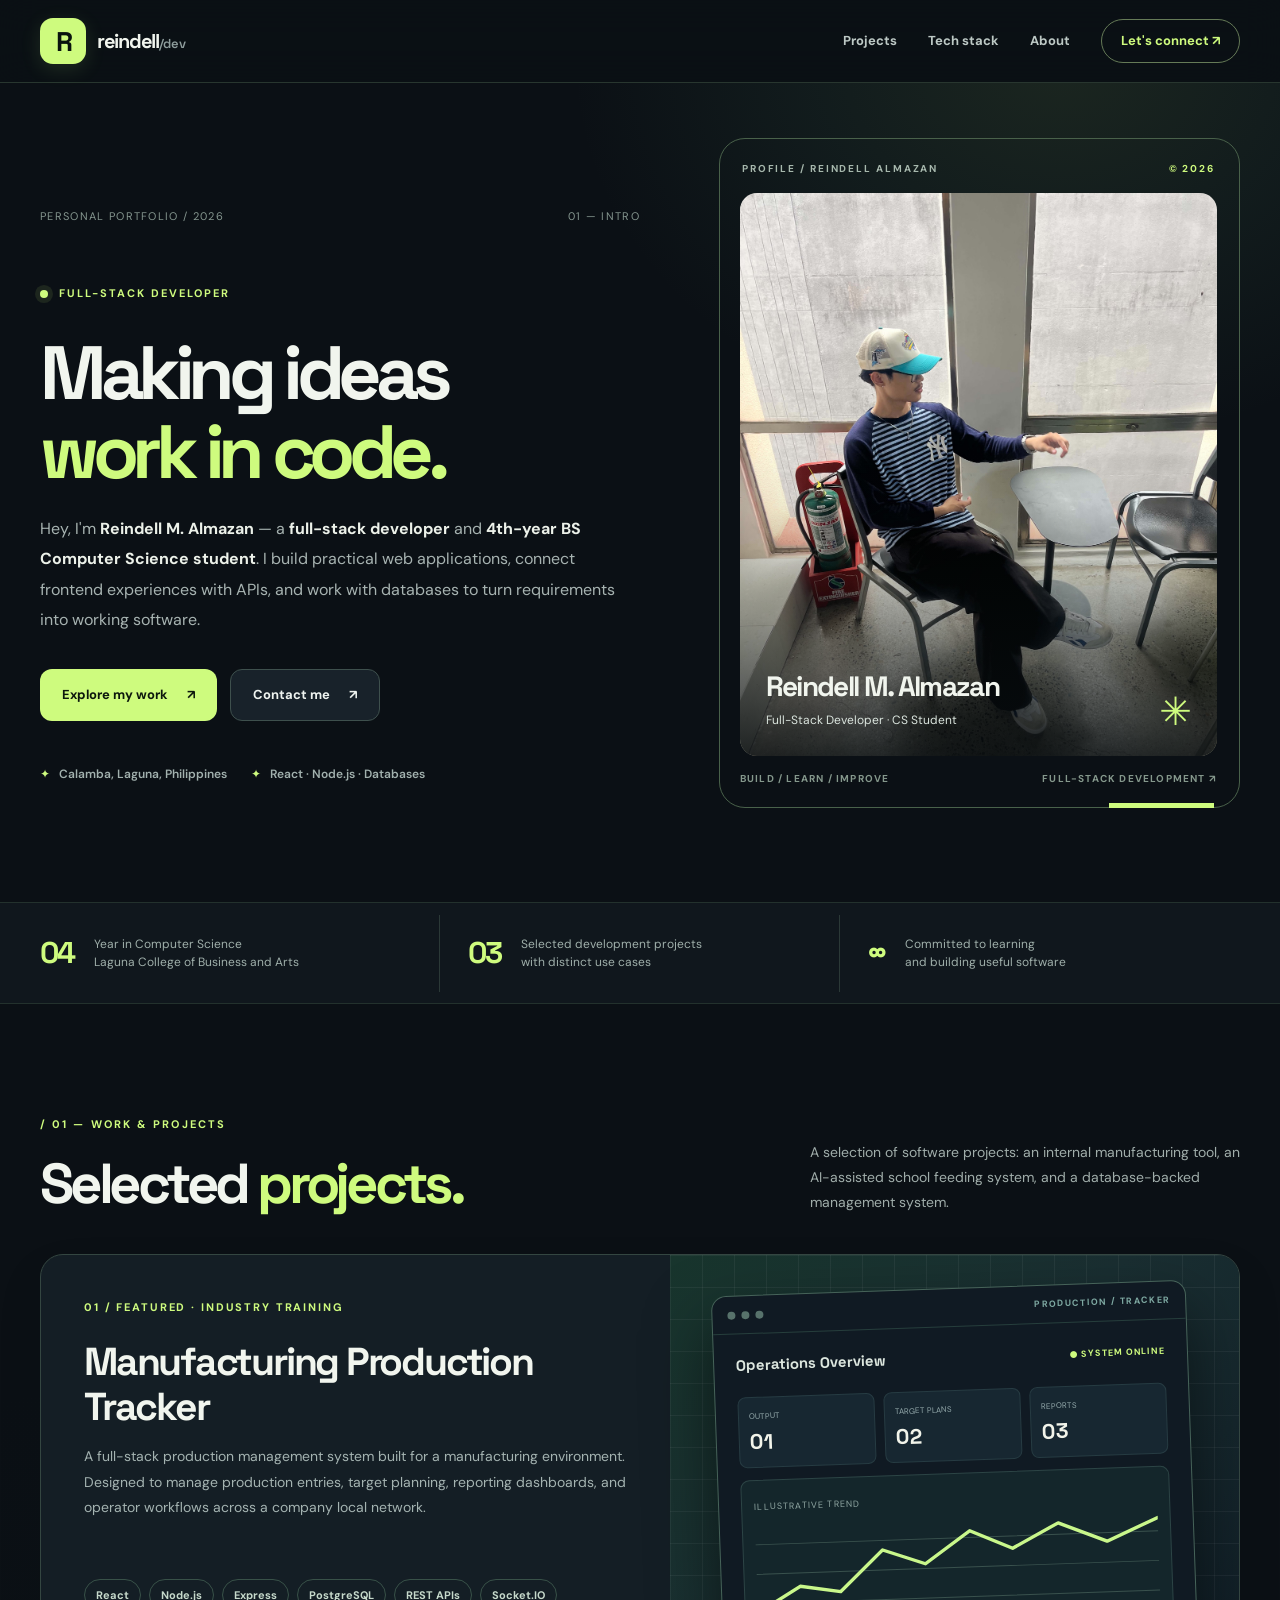
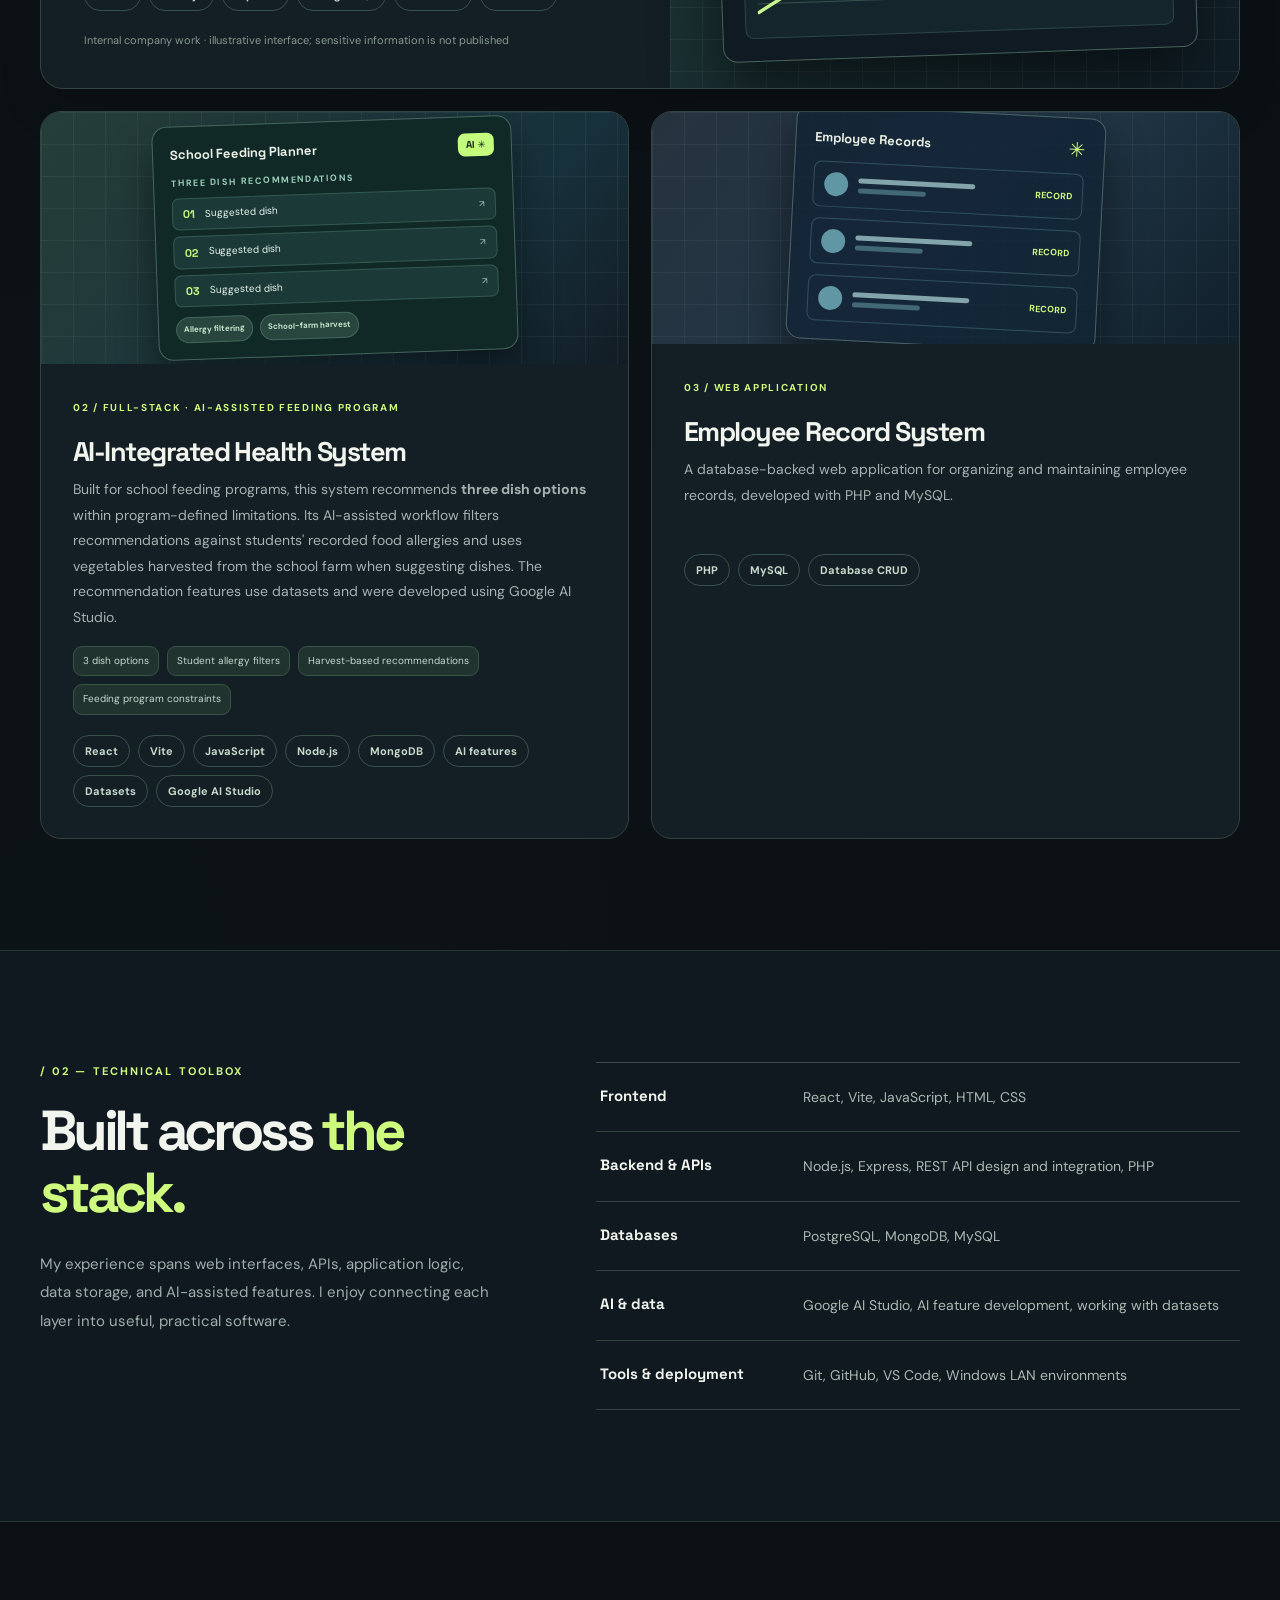
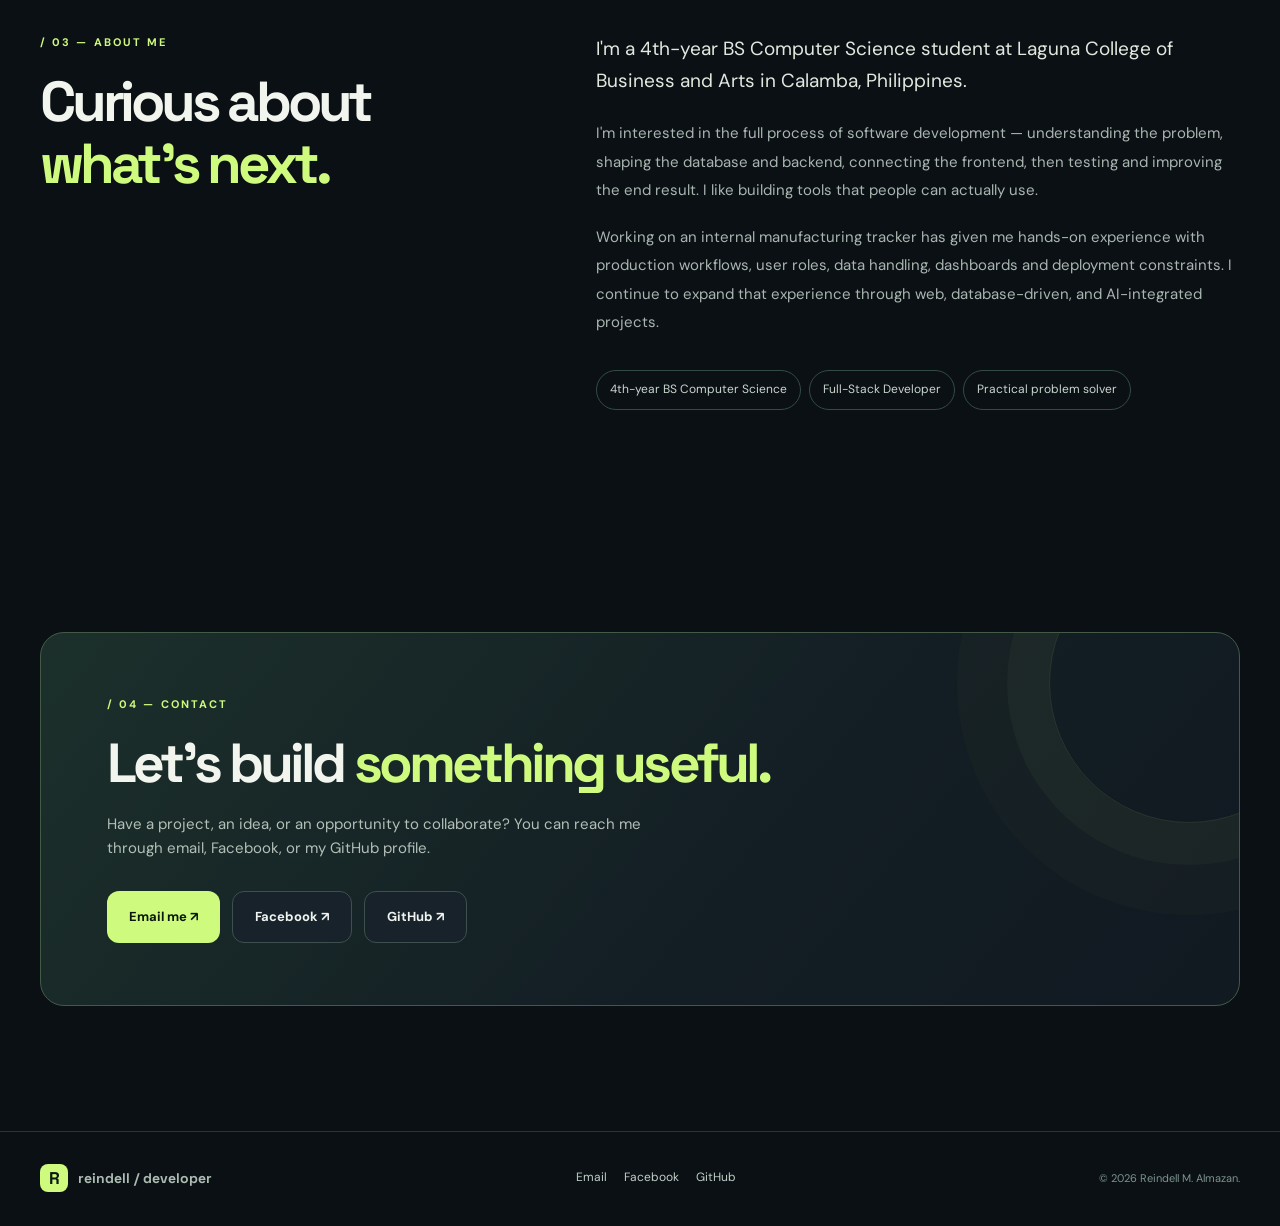
==== commit 4f130b48: "Add files via upload" ====
--- a/index.html
+++ b/index.html
@@ -180,9 +180,9 @@
       </div></div></section>
     <section class="section stack" id="stack" aria-labelledby="stack-heading"><div class="container stack-layout"><div class="stack-copy"><span class="section-label">/ 02 — Technical toolbox</span><h2 class="section-heading" id="stack-heading">Built across <span>the stack.</span></h2><p>My experience spans web interfaces, APIs, application logic, data storage, and AI-assisted features. I enjoy connecting each layer into useful, practical software.</p></div><div class="skill-table" aria-label="Technologies I use"><div class="skill-row"><strong>Frontend</strong><span>React, Vite, JavaScript, HTML, CSS</span></div><div class="skill-row"><strong>Backend & APIs</strong><span>Node.js, Express, REST API design and integration, PHP</span></div><div class="skill-row"><strong>Databases</strong><span>PostgreSQL, MongoDB, MySQL</span></div><div class="skill-row"><strong>AI & data</strong><span>Google AI Studio, AI feature development, working with datasets</span></div><div class="skill-row"><strong>Tools & deployment</strong><span>Git, GitHub, VS Code, Windows LAN environments</span></div></div></div></section>
     <section class="section" id="about" aria-labelledby="about-heading"><div class="container about-layout"><div><span class="section-label">/ 03 — About me</span><h2 class="section-heading" id="about-heading">Curious about <span>what's next.</span></h2></div><div class="about-body"><p class="about-lead">I'm a 4th-year BS Computer Science student at Laguna College of Business and Arts in Calamba, Philippines.</p><p>I'm interested in the full process of software development — understanding the problem, shaping the database and backend, connecting the frontend, then testing and improving the end result. I like building tools that people can actually use.</p><p>Working on an internal manufacturing tracker has given me hands-on experience with production workflows, user roles, data handling, dashboards and deployment constraints. I continue to expand that experience through web, database-driven, and AI-integrated projects.</p><div class="about-chips"><span>4th-year BS Computer Science</span><span>Full-Stack Developer</span><span>Practical problem solver</span></div></div></div></section>
-    <section class="section contact" id="contact" aria-labelledby="contact-heading"><div class="container"><div class="contact-box"><span class="section-label">/ 04 — Contact</span><h2 id="contact-heading">Let's build <span>something useful.</span></h2><p>Have a project, an idea, or an opportunity to collaborate? You can reach me through email or Facebook.</p><div class="contact-actions"><a class="button button-primary" href="mailto:reindellalmazan29@gmail.com">Email me ↗</a><a class="button button-secondary" href="https://www.facebook.com/0900209002.r" target="_blank" rel="noopener noreferrer">Facebook ↗</a></div></div></div></section>
+    <section class="section contact" id="contact" aria-labelledby="contact-heading"><div class="container"><div class="contact-box"><span class="section-label">/ 04 — Contact</span><h2 id="contact-heading">Let's build <span>something useful.</span></h2><p>Have a project, an idea, or an opportunity to collaborate? You can reach me through email, Facebook, or my GitHub profile.</p><div class="contact-actions"><a class="button button-primary" href="mailto:reindellalmazan29@gmail.com">Email me ↗</a><a class="button button-secondary" href="https://www.facebook.com/0900209002.r" target="_blank" rel="noopener noreferrer">Facebook ↗</a><a class="button button-secondary" href="https://github.com/reindell" target="_blank" rel="noopener noreferrer" aria-label="Visit Reindell’s GitHub profile">GitHub ↗</a></div></div></div></section>
   </main>
-  <footer class="footer"><div class="container footer-inner"><a href="#top" class="footer-brand"><span class="footer-logo" aria-hidden="true">R</span> reindell / developer</a><div class="footer-links"><a href="mailto:reindellalmazan29@gmail.com">Email</a><a href="https://www.facebook.com/0900209002.r" target="_blank" rel="noopener noreferrer">Facebook</a></div><span class="footer-copy">© <span id="year">2026</span> Reindell M. Almazan.</span></div></footer>
+  <footer class="footer"><div class="container footer-inner"><a href="#top" class="footer-brand"><span class="footer-logo" aria-hidden="true">R</span> reindell / developer</a><div class="footer-links"><a href="mailto:reindellalmazan29@gmail.com">Email</a><a href="https://www.facebook.com/0900209002.r" target="_blank" rel="noopener noreferrer">Facebook</a><a href="https://github.com/reindell" target="_blank" rel="noopener noreferrer">GitHub</a></div><span class="footer-copy">© <span id="year">2026</span> Reindell M. Almazan.</span></div></footer>
   <script>
     (()=>{
       const toggle=document.getElementById('nav-toggle');
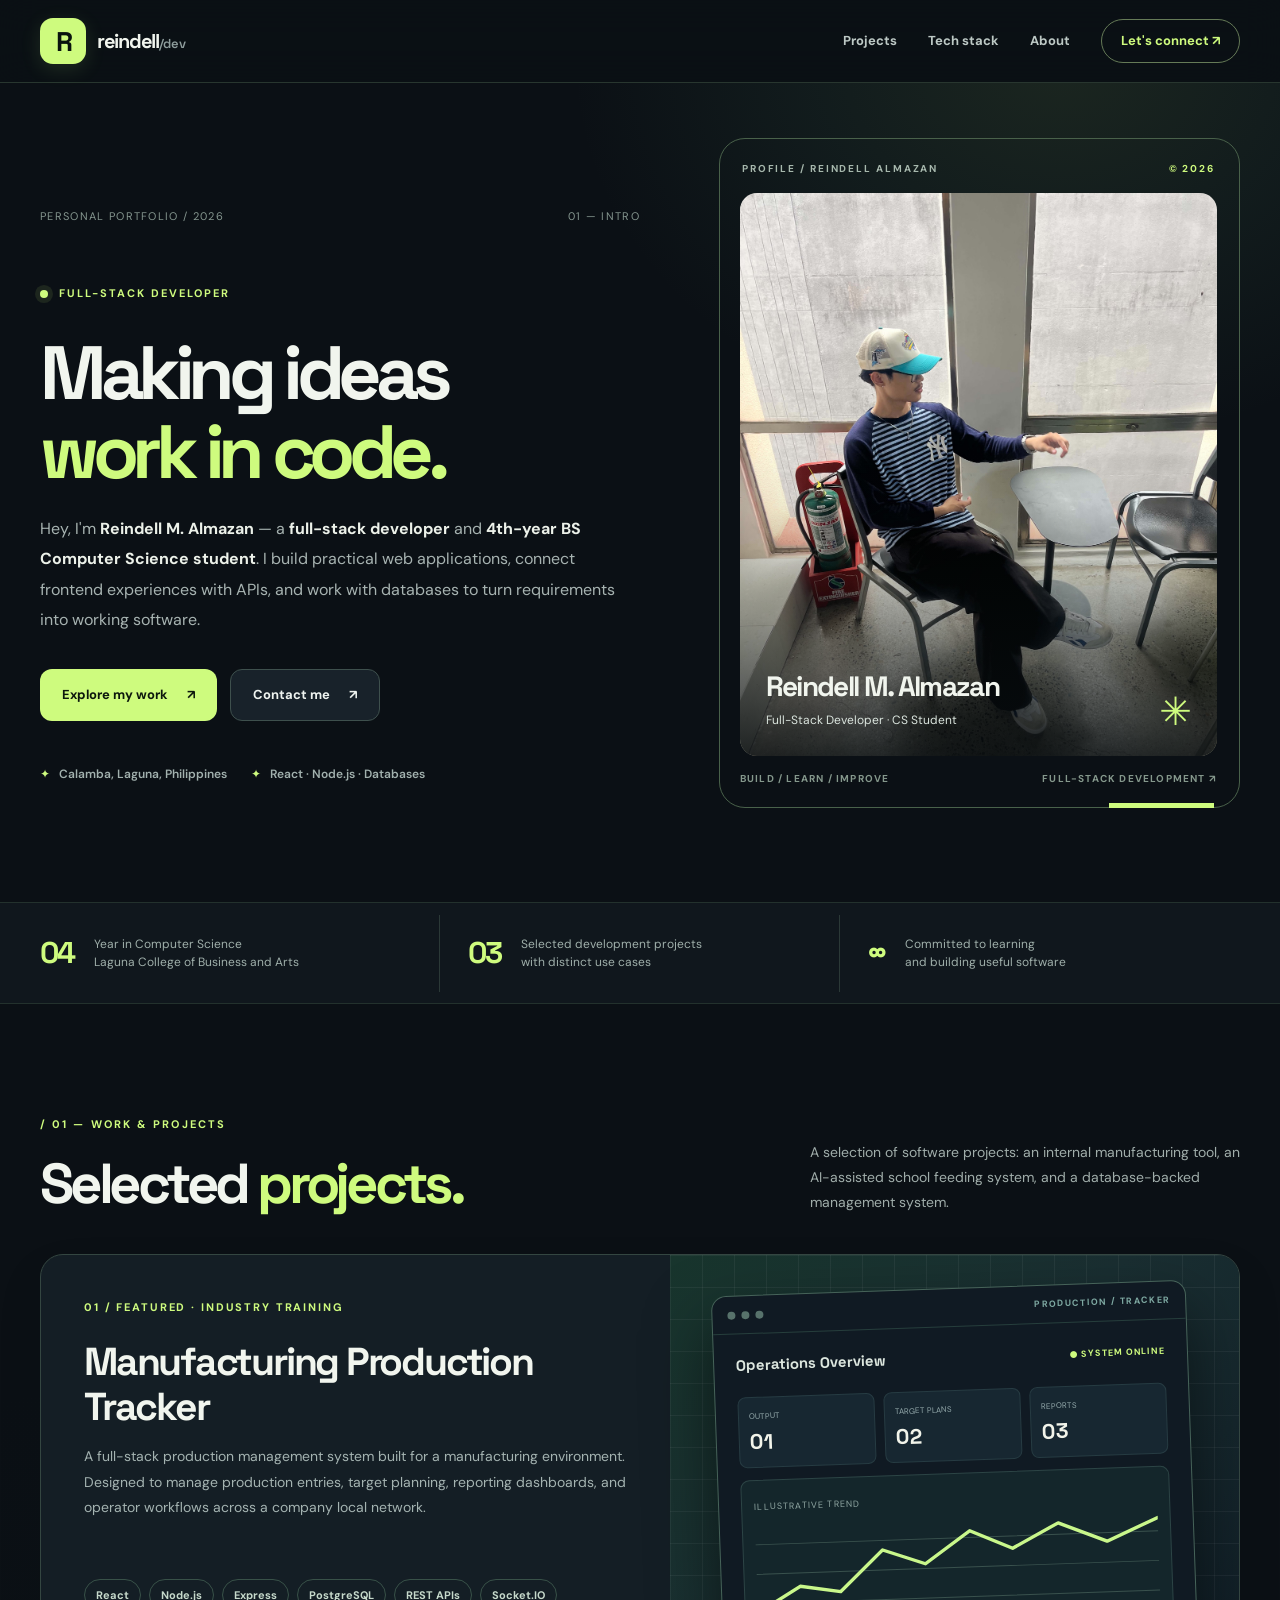
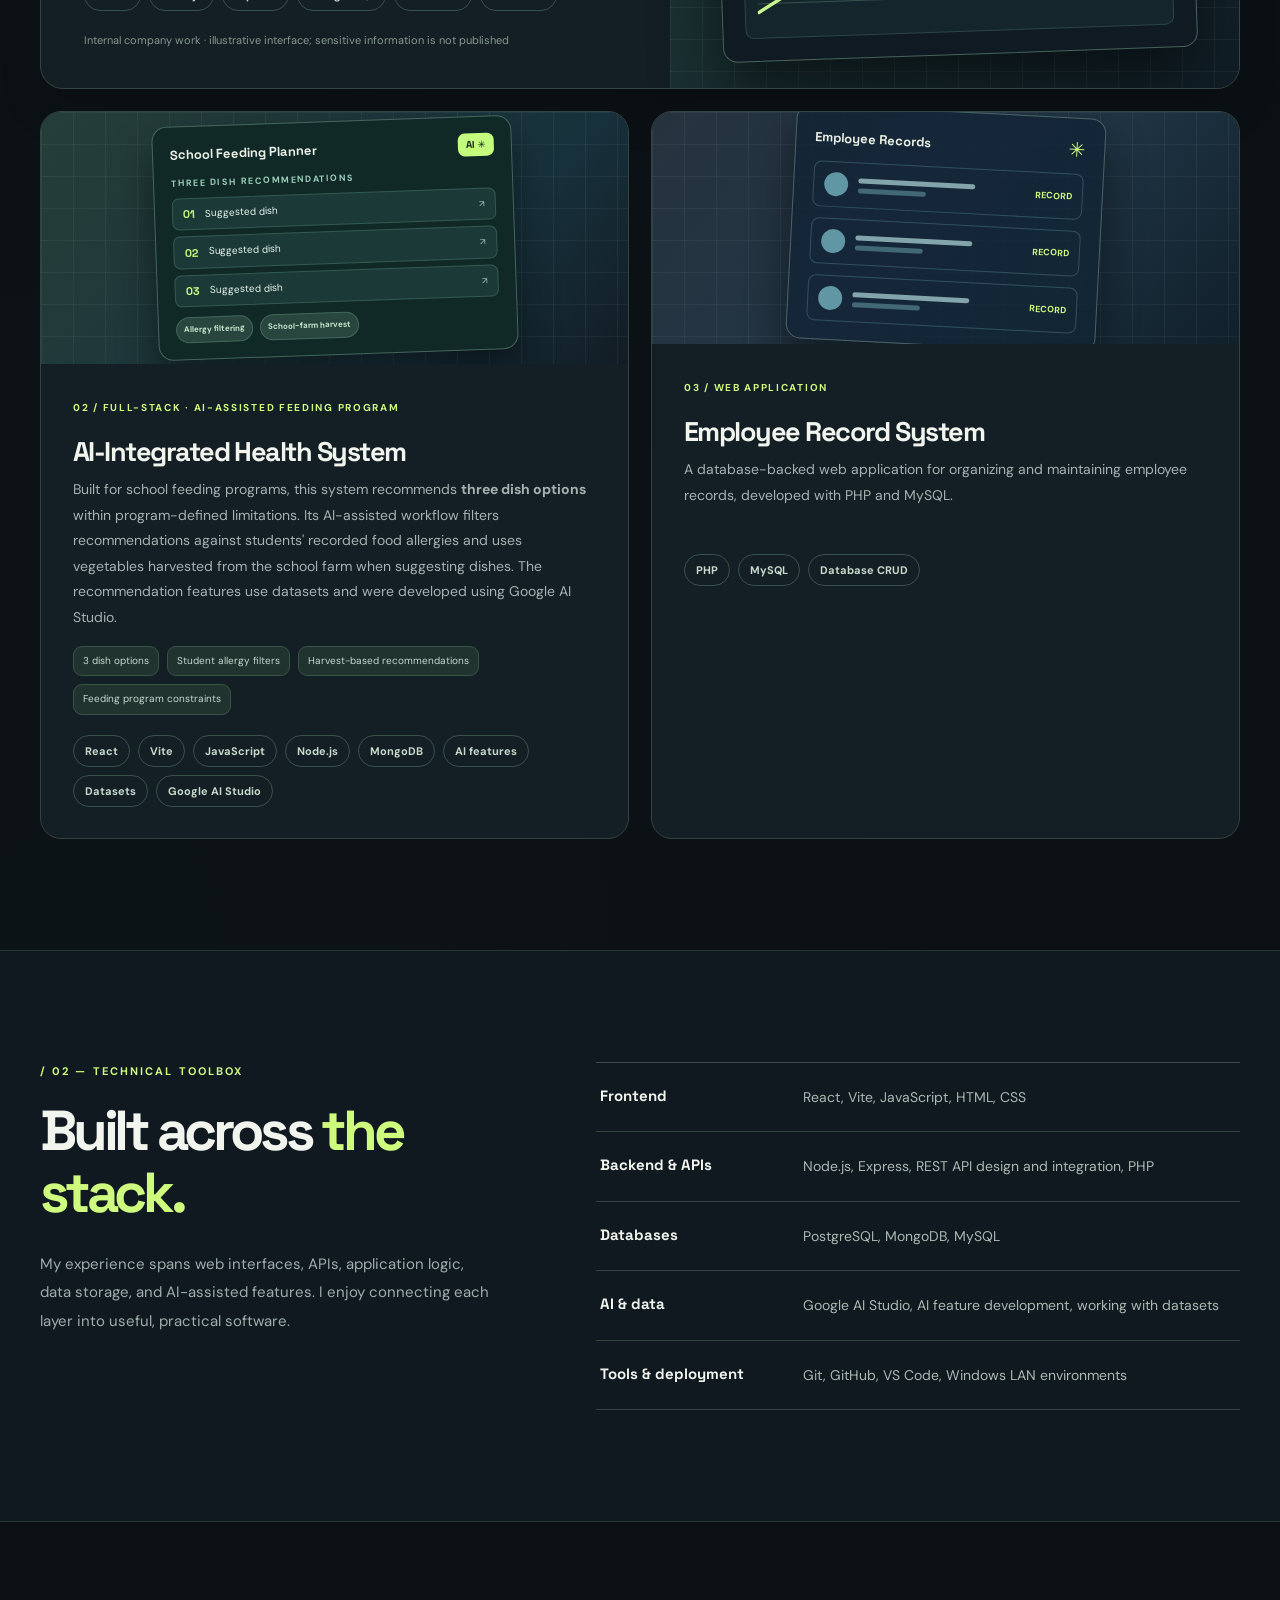
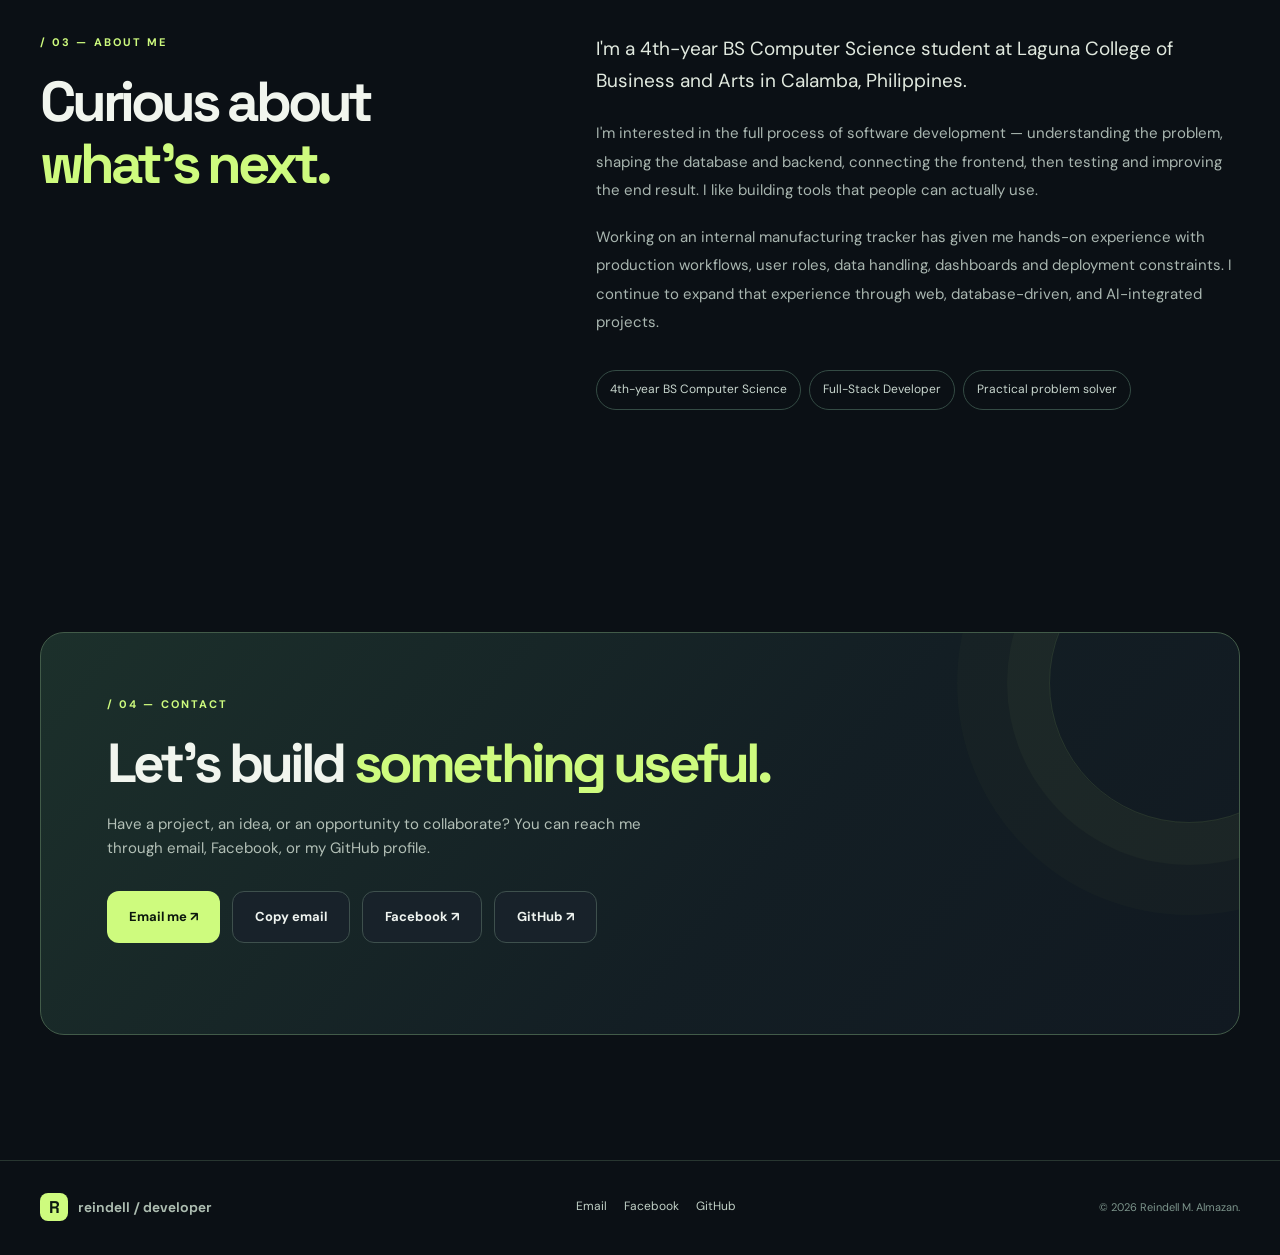
==== commit a1809f1b: "Add files via upload" ====
--- a/index.html
+++ b/index.html
@@ -120,6 +120,11 @@
 
 
 
+  
+    /* Contact email fallback: keyboard/touch friendly and mobile-safe */
+    .contact-actions .copy-email{cursor:pointer;font:700 13px/1.5 var(--font)}
+    .copy-email-status{min-height:1.4em;margin:11px 0 0!important;font-size:13px!important;color:#d1fc93!important}
+    @media(max-width:480px){.contact-actions .copy-email{flex:1 1 100%}}
   </style>
 </head>
 <body>
@@ -139,7 +144,7 @@
           <div class="eyebrow"><span class="eyebrow-dot" aria-hidden="true"></span>FULL-STACK DEVELOPER</div>
           <h1 id="hero-heading"><span class="line">Making ideas</span><span class="line accent">work in code.</span></h1>
           <p class="hero-description">Hey, I'm <strong>Reindell M. Almazan</strong> — a <strong>full-stack developer</strong> and <strong>4th-year BS Computer Science student</strong>. I build practical web applications, connect frontend experiences with APIs, and work with databases to turn requirements into working software.</p>
-          <div class="hero-actions"><a class="button button-primary" href="#projects">Explore my work <span aria-hidden="true">↗</span></a><a class="button button-secondary" href="mailto:reindellalmazan29@gmail.com">Contact me <span aria-hidden="true">↗</span></a></div>
+          <div class="hero-actions"><a class="button button-primary" href="#projects">Explore my work <span aria-hidden="true">↗</span></a><a class="button button-secondary" href="#contact">Contact me <span aria-hidden="true">↗</span></a></div>
           <div class="hero-details"><span>Calamba, Laguna, Philippines</span><span>React · Node.js · Databases</span></div>
         </div>
         <div class="portrait-wrap" aria-label="Profile photo of Reindell M. Almazan">
@@ -180,9 +185,9 @@
       </div></div></section>
     <section class="section stack" id="stack" aria-labelledby="stack-heading"><div class="container stack-layout"><div class="stack-copy"><span class="section-label">/ 02 — Technical toolbox</span><h2 class="section-heading" id="stack-heading">Built across <span>the stack.</span></h2><p>My experience spans web interfaces, APIs, application logic, data storage, and AI-assisted features. I enjoy connecting each layer into useful, practical software.</p></div><div class="skill-table" aria-label="Technologies I use"><div class="skill-row"><strong>Frontend</strong><span>React, Vite, JavaScript, HTML, CSS</span></div><div class="skill-row"><strong>Backend & APIs</strong><span>Node.js, Express, REST API design and integration, PHP</span></div><div class="skill-row"><strong>Databases</strong><span>PostgreSQL, MongoDB, MySQL</span></div><div class="skill-row"><strong>AI & data</strong><span>Google AI Studio, AI feature development, working with datasets</span></div><div class="skill-row"><strong>Tools & deployment</strong><span>Git, GitHub, VS Code, Windows LAN environments</span></div></div></div></section>
     <section class="section" id="about" aria-labelledby="about-heading"><div class="container about-layout"><div><span class="section-label">/ 03 — About me</span><h2 class="section-heading" id="about-heading">Curious about <span>what's next.</span></h2></div><div class="about-body"><p class="about-lead">I'm a 4th-year BS Computer Science student at Laguna College of Business and Arts in Calamba, Philippines.</p><p>I'm interested in the full process of software development — understanding the problem, shaping the database and backend, connecting the frontend, then testing and improving the end result. I like building tools that people can actually use.</p><p>Working on an internal manufacturing tracker has given me hands-on experience with production workflows, user roles, data handling, dashboards and deployment constraints. I continue to expand that experience through web, database-driven, and AI-integrated projects.</p><div class="about-chips"><span>4th-year BS Computer Science</span><span>Full-Stack Developer</span><span>Practical problem solver</span></div></div></div></section>
-    <section class="section contact" id="contact" aria-labelledby="contact-heading"><div class="container"><div class="contact-box"><span class="section-label">/ 04 — Contact</span><h2 id="contact-heading">Let's build <span>something useful.</span></h2><p>Have a project, an idea, or an opportunity to collaborate? You can reach me through email, Facebook, or my GitHub profile.</p><div class="contact-actions"><a class="button button-primary" href="mailto:reindellalmazan29@gmail.com">Email me ↗</a><a class="button button-secondary" href="https://www.facebook.com/0900209002.r" target="_blank" rel="noopener noreferrer">Facebook ↗</a><a class="button button-secondary" href="https://github.com/reindell" target="_blank" rel="noopener noreferrer" aria-label="Visit Reindell’s GitHub profile">GitHub ↗</a></div></div></div></section>
+    <section class="section contact" id="contact" aria-labelledby="contact-heading"><div class="container"><div class="contact-box"><span class="section-label">/ 04 — Contact</span><h2 id="contact-heading">Let's build <span>something useful.</span></h2><p>Have a project, an idea, or an opportunity to collaborate? You can reach me through email, Facebook, or my GitHub profile.</p><div class="contact-actions"><a class="button button-primary" href="https://mail.google.com/mail/?view=cm&amp;fs=1&amp;to=reindellalmazan29@gmail.com" target="_blank" rel="noopener noreferrer" aria-label="Compose an email to Reindell in Gmail (opens new tab)">Email me ↗</a><button class="button button-secondary copy-email" type="button" id="copy-email" aria-describedby="copy-email-status">Copy email</button><a class="button button-secondary" href="https://www.facebook.com/0900209002.r" target="_blank" rel="noopener noreferrer">Facebook ↗</a><a class="button button-secondary" href="https://github.com/reindell" target="_blank" rel="noopener noreferrer" aria-label="Visit Reindell’s GitHub profile">GitHub ↗</a></div><p class="copy-email-status" id="copy-email-status" role="status" aria-live="polite"></p></div></div></section>
   </main>
-  <footer class="footer"><div class="container footer-inner"><a href="#top" class="footer-brand"><span class="footer-logo" aria-hidden="true">R</span> reindell / developer</a><div class="footer-links"><a href="mailto:reindellalmazan29@gmail.com">Email</a><a href="https://www.facebook.com/0900209002.r" target="_blank" rel="noopener noreferrer">Facebook</a><a href="https://github.com/reindell" target="_blank" rel="noopener noreferrer">GitHub</a></div><span class="footer-copy">© <span id="year">2026</span> Reindell M. Almazan.</span></div></footer>
+  <footer class="footer"><div class="container footer-inner"><a href="#top" class="footer-brand"><span class="footer-logo" aria-hidden="true">R</span> reindell / developer</a><div class="footer-links"><a href="https://mail.google.com/mail/?view=cm&amp;fs=1&amp;to=reindellalmazan29@gmail.com" target="_blank" rel="noopener noreferrer">Email</a><a href="https://www.facebook.com/0900209002.r" target="_blank" rel="noopener noreferrer">Facebook</a><a href="https://github.com/reindell" target="_blank" rel="noopener noreferrer">GitHub</a></div><span class="footer-copy">© <span id="year">2026</span> Reindell M. Almazan.</span></div></footer>
   <script>
     (()=>{
       const toggle=document.getElementById('nav-toggle');
@@ -194,6 +199,32 @@
         document.addEventListener('keydown',e=>{if(e.key==='Escape')close();});
         document.addEventListener('click',e=>{if(nav.classList.contains('is-open')&&!nav.contains(e.target)&&!toggle.contains(e.target))close();});
       }
+
+      const copyEmailButton=document.getElementById('copy-email');
+      const copyEmailStatus=document.getElementById('copy-email-status');
+      if(copyEmailButton&&copyEmailStatus){
+        copyEmailButton.addEventListener('click',async()=>{
+          const address='reindellalmazan29@gmail.com';
+          let copied=false;
+          try{
+            if(navigator.clipboard && window.isSecureContext){
+              await navigator.clipboard.writeText(address);
+              copied=true;
+            }else{
+              const textArea=document.createElement('textarea');
+              textArea.value=address;
+              textArea.style.position='fixed';textArea.style.left='-9999px';
+              document.body.appendChild(textArea);
+              textArea.select();
+              copied=document.execCommand('copy');
+              textArea.remove();
+            }
+          }catch(error){copied=false;}
+          copyEmailStatus.textContent=copied?'Email copied: '+address:'Copy this email address: '+address;
+          if(!copied)copyEmailStatus.setAttribute('tabindex','-1');
+          if(!copied)copyEmailStatus.focus();
+        });
+      }
       const year=document.getElementById('year');if(year)year.textContent=String(new Date().getFullYear());
     })();
   </script>
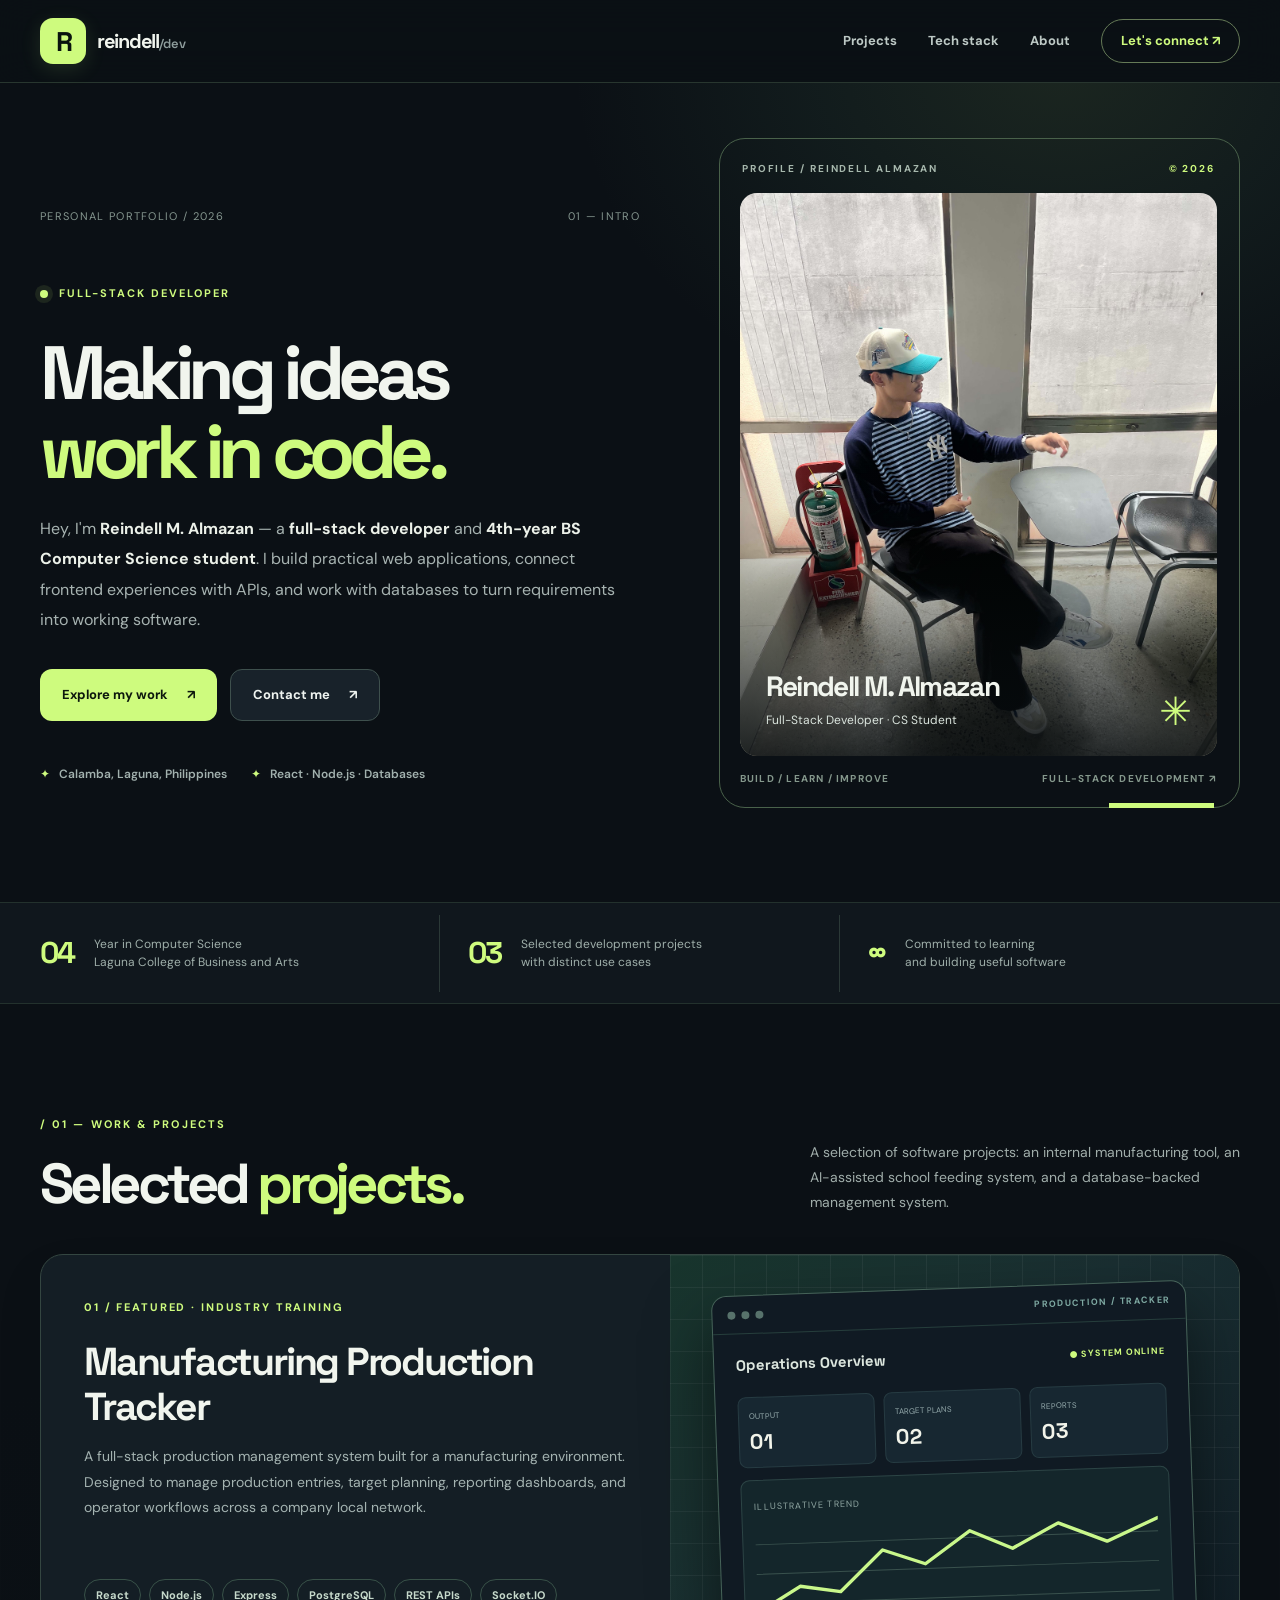
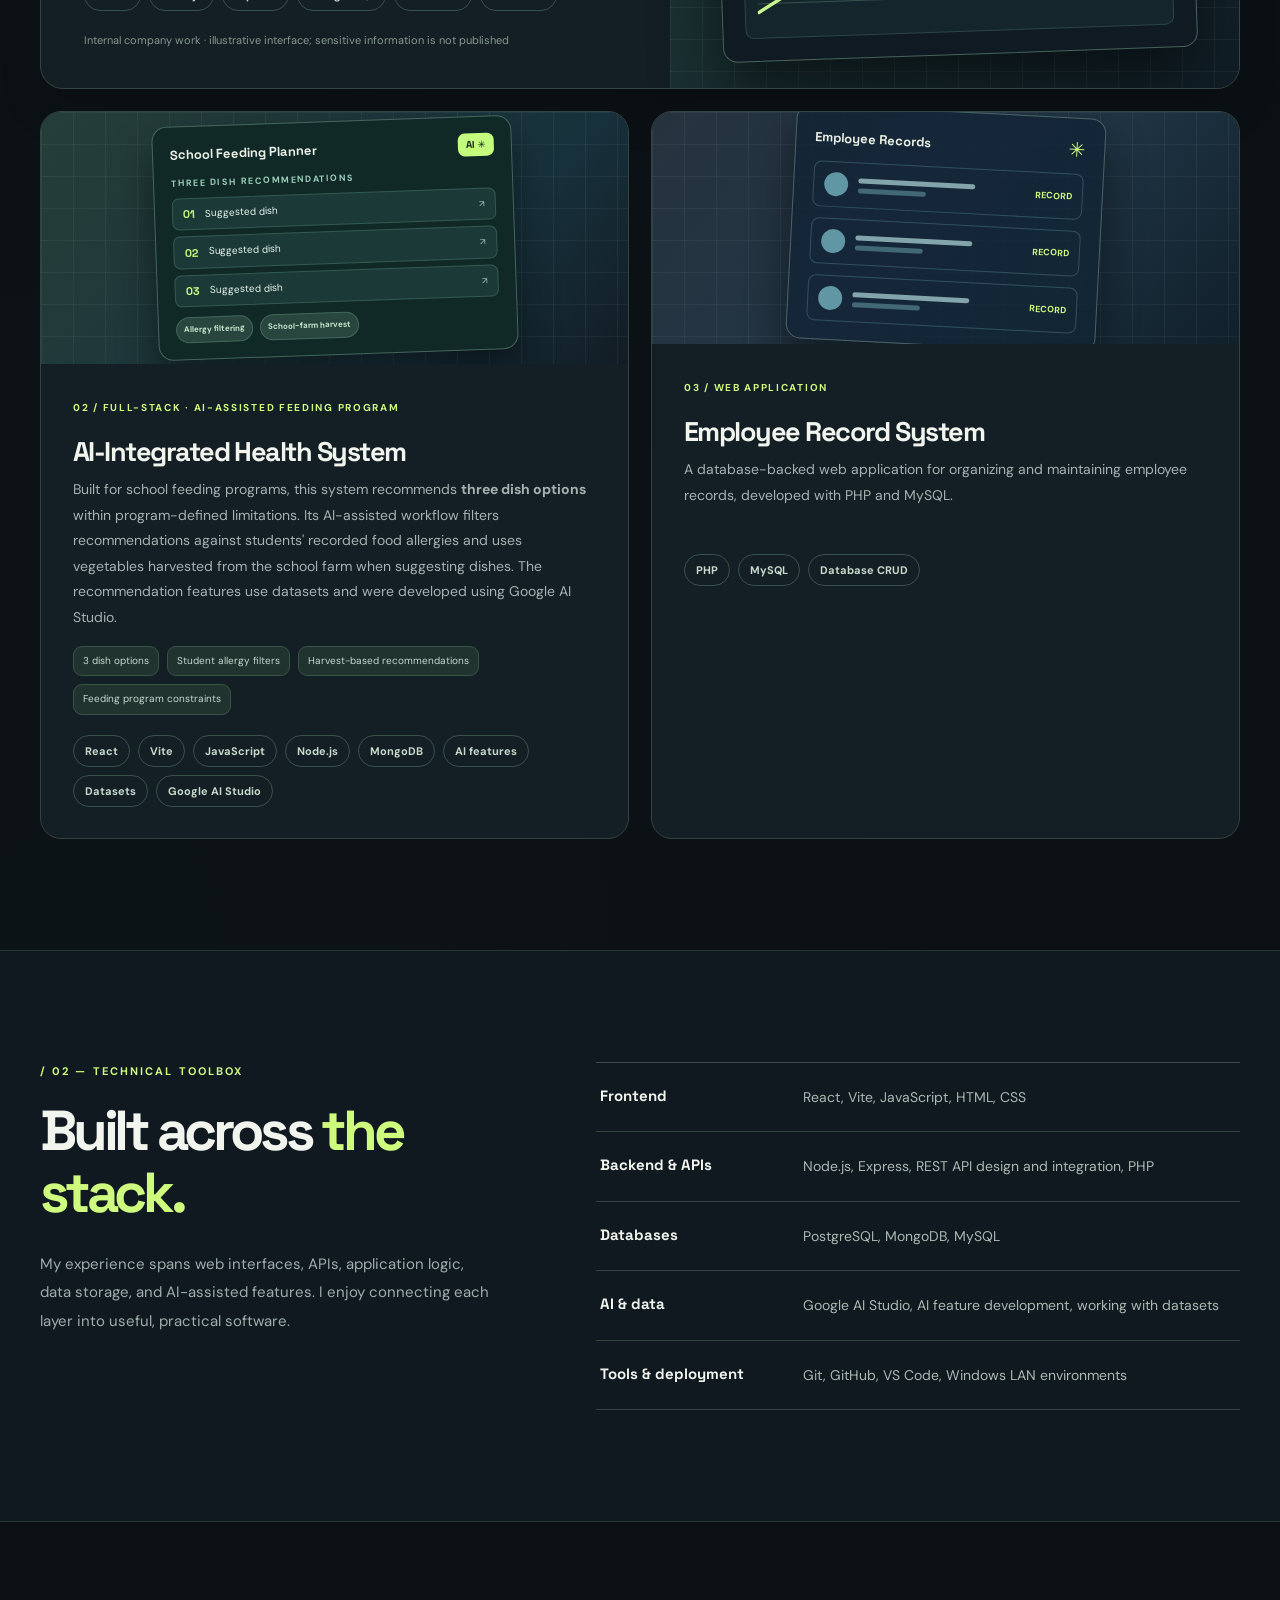
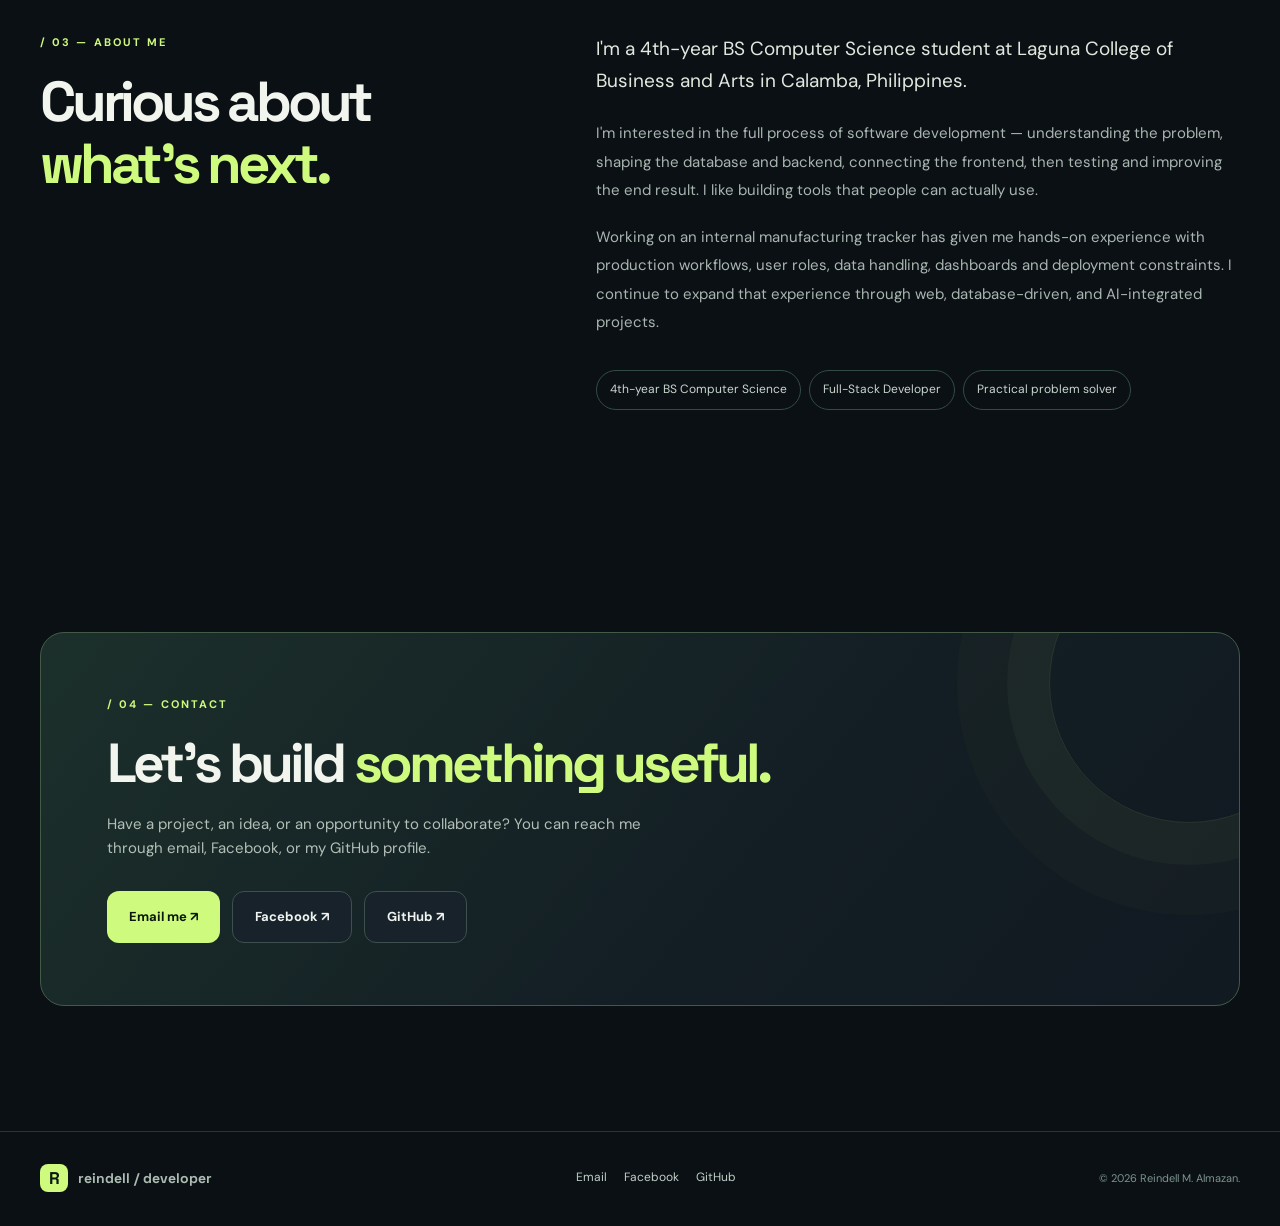
==== commit 20e3fa4d: "Add files via upload" ====
--- a/index.html
+++ b/index.html
@@ -117,14 +117,6 @@
     @media(max-width:680px){.container{width:calc(100% - 36px)}.nav{height:72px}.brand-mark{width:41px;height:41px;font-size:25px}.brand-name{font-size:18px}.nav-toggle{display:flex}.nav-links{display:none;position:absolute;top:72px;left:0;right:0;background:#111b21;border-bottom:1px solid #365246;padding:22px 18px 27px;box-shadow:0 18px 30px #0008;flex-direction:column;gap:20px;align-items:stretch}.nav-links.is-open{display:flex}.nav-links a{font-size:15px}.nav-links .nav-cta{text-align:center}.hero{padding:24px 0 61px}.hero-index{margin-bottom:26px;font-size:9px}.hero h1{font-size:clamp(46px,11vw,65px);margin:22px 0}.hero-description{font-size:15px}.hero-details{gap:9px 21px;margin-top:30px}.portrait-wrap{padding:14px}.portrait-label{font-size:9px}.portrait-frame{height:min(110vw,580px)}.portrait-text strong{font-size:24px}.stat-grid{grid-template-columns:1fr}.stat-cell{border-right:0;border-bottom:1px solid #293c34;padding:15px 0}.stat-cell:last-child{border-bottom:0}.stat-figure{width:54px;font-size:27px}.section{padding:76px 0}.section-top{margin-bottom:28px}.section-heading{font-size:clamp(35px,9vw,47px)}.secondary-projects{grid-template-columns:1fr;gap:17px}.compact-copy p{min-height:0}.skill-row{grid-template-columns:1fr;gap:9px;padding:17px 2px}.contact{padding-bottom:80px}.contact-box{padding:36px 26px}.contact-box h2{font-size:clamp(35px,9vw,48px)}.contact-actions .button{flex:1 1 auto}.footer-inner{flex-wrap:wrap}.footer-copy{order:3;width:100%}.footer-links{margin-left:auto}}
     @media(max-width:420px){.hero h1{font-size:46px}.hero-actions .button{width:100%}.hero-details{display:grid}.portrait-frame{height:450px}.portrait-text{left:17px;bottom:18px}.portrait-text strong{font-size:21px}.project-copy{padding:28px 23px}.project-copy h3{font-size:30px}.compact-copy{padding:25px 23px}.dashboard-preview{transform:none}.dash-body{padding:12px}.dash-title{font-size:12px}.dash-stat b{font-size:17px}.production-art{padding:19px;min-height:290px}.contact-box{padding:34px 23px}}
     @media(prefers-reduced-motion:reduce){html{scroll-behavior:auto}.button,.compact-card{transition:none}}
-
-
-
-  
-    /* Contact email fallback: keyboard/touch friendly and mobile-safe */
-    .contact-actions .copy-email{cursor:pointer;font:700 13px/1.5 var(--font)}
-    .copy-email-status{min-height:1.4em;margin:11px 0 0!important;font-size:13px!important;color:#d1fc93!important}
-    @media(max-width:480px){.contact-actions .copy-email{flex:1 1 100%}}
   </style>
 </head>
 <body>
@@ -185,7 +177,7 @@
       </div></div></section>
     <section class="section stack" id="stack" aria-labelledby="stack-heading"><div class="container stack-layout"><div class="stack-copy"><span class="section-label">/ 02 — Technical toolbox</span><h2 class="section-heading" id="stack-heading">Built across <span>the stack.</span></h2><p>My experience spans web interfaces, APIs, application logic, data storage, and AI-assisted features. I enjoy connecting each layer into useful, practical software.</p></div><div class="skill-table" aria-label="Technologies I use"><div class="skill-row"><strong>Frontend</strong><span>React, Vite, JavaScript, HTML, CSS</span></div><div class="skill-row"><strong>Backend & APIs</strong><span>Node.js, Express, REST API design and integration, PHP</span></div><div class="skill-row"><strong>Databases</strong><span>PostgreSQL, MongoDB, MySQL</span></div><div class="skill-row"><strong>AI & data</strong><span>Google AI Studio, AI feature development, working with datasets</span></div><div class="skill-row"><strong>Tools & deployment</strong><span>Git, GitHub, VS Code, Windows LAN environments</span></div></div></div></section>
     <section class="section" id="about" aria-labelledby="about-heading"><div class="container about-layout"><div><span class="section-label">/ 03 — About me</span><h2 class="section-heading" id="about-heading">Curious about <span>what's next.</span></h2></div><div class="about-body"><p class="about-lead">I'm a 4th-year BS Computer Science student at Laguna College of Business and Arts in Calamba, Philippines.</p><p>I'm interested in the full process of software development — understanding the problem, shaping the database and backend, connecting the frontend, then testing and improving the end result. I like building tools that people can actually use.</p><p>Working on an internal manufacturing tracker has given me hands-on experience with production workflows, user roles, data handling, dashboards and deployment constraints. I continue to expand that experience through web, database-driven, and AI-integrated projects.</p><div class="about-chips"><span>4th-year BS Computer Science</span><span>Full-Stack Developer</span><span>Practical problem solver</span></div></div></div></section>
-    <section class="section contact" id="contact" aria-labelledby="contact-heading"><div class="container"><div class="contact-box"><span class="section-label">/ 04 — Contact</span><h2 id="contact-heading">Let's build <span>something useful.</span></h2><p>Have a project, an idea, or an opportunity to collaborate? You can reach me through email, Facebook, or my GitHub profile.</p><div class="contact-actions"><a class="button button-primary" href="https://mail.google.com/mail/?view=cm&amp;fs=1&amp;to=reindellalmazan29@gmail.com" target="_blank" rel="noopener noreferrer" aria-label="Compose an email to Reindell in Gmail (opens new tab)">Email me ↗</a><button class="button button-secondary copy-email" type="button" id="copy-email" aria-describedby="copy-email-status">Copy email</button><a class="button button-secondary" href="https://www.facebook.com/0900209002.r" target="_blank" rel="noopener noreferrer">Facebook ↗</a><a class="button button-secondary" href="https://github.com/reindell" target="_blank" rel="noopener noreferrer" aria-label="Visit Reindell’s GitHub profile">GitHub ↗</a></div><p class="copy-email-status" id="copy-email-status" role="status" aria-live="polite"></p></div></div></section>
+    <section class="section contact" id="contact" aria-labelledby="contact-heading"><div class="container"><div class="contact-box"><span class="section-label">/ 04 — Contact</span><h2 id="contact-heading">Let's build <span>something useful.</span></h2><p>Have a project, an idea, or an opportunity to collaborate? You can reach me through email, Facebook, or my GitHub profile.</p><div class="contact-actions"><a class="button button-primary" href="https://mail.google.com/mail/?view=cm&amp;fs=1&amp;to=reindellalmazan29@gmail.com" target="_blank" rel="noopener noreferrer" aria-label="Compose an email to Reindell in Gmail (opens new tab)">Email me ↗</a><a class="button button-secondary" href="https://www.facebook.com/0900209002.r" target="_blank" rel="noopener noreferrer">Facebook ↗</a><a class="button button-secondary" href="https://github.com/reindell" target="_blank" rel="noopener noreferrer" aria-label="Visit Reindell’s GitHub profile">GitHub ↗</a></div></div></div></section>
   </main>
   <footer class="footer"><div class="container footer-inner"><a href="#top" class="footer-brand"><span class="footer-logo" aria-hidden="true">R</span> reindell / developer</a><div class="footer-links"><a href="https://mail.google.com/mail/?view=cm&amp;fs=1&amp;to=reindellalmazan29@gmail.com" target="_blank" rel="noopener noreferrer">Email</a><a href="https://www.facebook.com/0900209002.r" target="_blank" rel="noopener noreferrer">Facebook</a><a href="https://github.com/reindell" target="_blank" rel="noopener noreferrer">GitHub</a></div><span class="footer-copy">© <span id="year">2026</span> Reindell M. Almazan.</span></div></footer>
   <script>
@@ -199,32 +191,6 @@
         document.addEventListener('keydown',e=>{if(e.key==='Escape')close();});
         document.addEventListener('click',e=>{if(nav.classList.contains('is-open')&&!nav.contains(e.target)&&!toggle.contains(e.target))close();});
       }
-
-      const copyEmailButton=document.getElementById('copy-email');
-      const copyEmailStatus=document.getElementById('copy-email-status');
-      if(copyEmailButton&&copyEmailStatus){
-        copyEmailButton.addEventListener('click',async()=>{
-          const address='reindellalmazan29@gmail.com';
-          let copied=false;
-          try{
-            if(navigator.clipboard && window.isSecureContext){
-              await navigator.clipboard.writeText(address);
-              copied=true;
-            }else{
-              const textArea=document.createElement('textarea');
-              textArea.value=address;
-              textArea.style.position='fixed';textArea.style.left='-9999px';
-              document.body.appendChild(textArea);
-              textArea.select();
-              copied=document.execCommand('copy');
-              textArea.remove();
-            }
-          }catch(error){copied=false;}
-          copyEmailStatus.textContent=copied?'Email copied: '+address:'Copy this email address: '+address;
-          if(!copied)copyEmailStatus.setAttribute('tabindex','-1');
-          if(!copied)copyEmailStatus.focus();
-        });
-      }
       const year=document.getElementById('year');if(year)year.textContent=String(new Date().getFullYear());
     })();
   </script>
